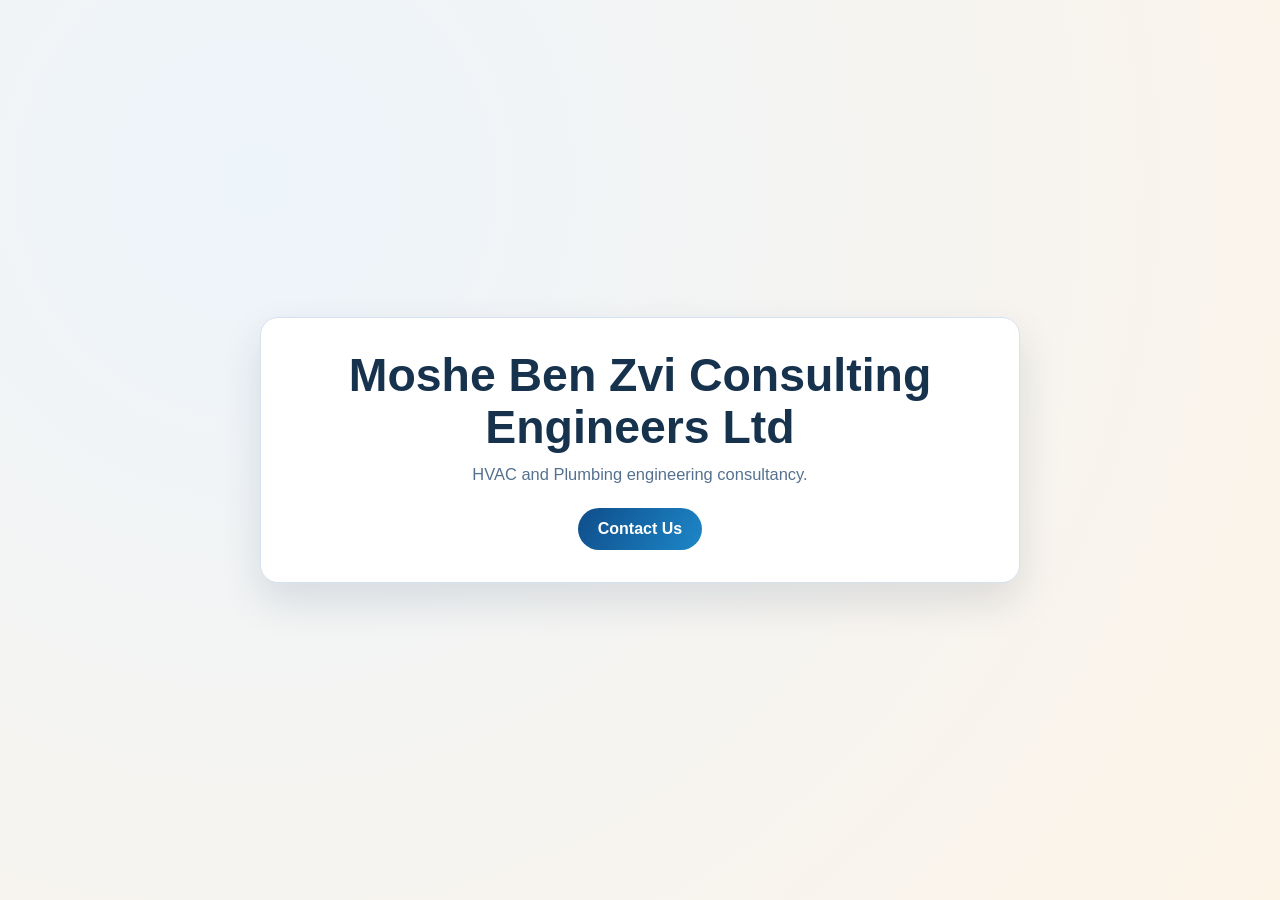
==== index.html @ f56d8c38 "Rename one-page.html to index.html" ====
<!doctype html>
<html lang="en">
  <head>
    <meta charset="UTF-8" />
    <meta name="viewport" content="width=device-width, initial-scale=1.0" />
    <title>Moshe Ben Zvi Consulting Engineers Ltd</title>
    <meta
      name="description"
      content="Moshe Ben Zvi Consulting Engineers Ltd - HVAC and Plumbing engineering consultants."
    />
    <style>
      :root {
        --bg: #edf4fb;
        --surface: #ffffff;
        --ink: #17324d;
        --muted: #55718f;
        --brand: #0f4d8a;
        --brand-2: #1d87c8;
      }

      * {
        box-sizing: border-box;
      }

      body {
        margin: 0;
        min-height: 100vh;
        display: grid;
        place-items: center;
        font-family: 'Segoe UI', Arial, sans-serif;
        background: radial-gradient(circle at 20% 20%, #edf4fb 0%, #fdf4e8 100%);
        color: var(--ink);
      }

      .card {
        width: min(760px, 92vw);
        background: var(--surface);
        border: 1px solid #d6e2ef;
        border-radius: 18px;
        padding: 2rem;
        box-shadow: 0 18px 42px rgba(16, 44, 76, 0.12);
        text-align: center;
      }

      h1 {
        margin: 0 0 0.75rem;
        font-size: clamp(1.8rem, 4vw, 2.9rem);
        line-height: 1.1;
      }

      p {
        margin: 0;
        color: var(--muted);
        font-size: 1.03rem;
      }

      .actions {
        margin-top: 1.5rem;
      }

      .btn {
        display: inline-block;
        border: 0;
        border-radius: 999px;
        padding: 0.75rem 1.25rem;
        background: linear-gradient(120deg, var(--brand), var(--brand-2));
        color: #ffffff;
        text-decoration: none;
        font-weight: 700;
      }
    </style>
  </head>
  <body>
    <main class="card">
      <h1>Moshe Ben Zvi Consulting Engineers Ltd</h1>
      <p>HVAC and Plumbing engineering consultancy.</p>
      <div class="actions">
        <a class="btn" href="mailto:office@benzvi-eng.co.il">Contact Us</a>
      </div>
    </main>
  </body>
</html>
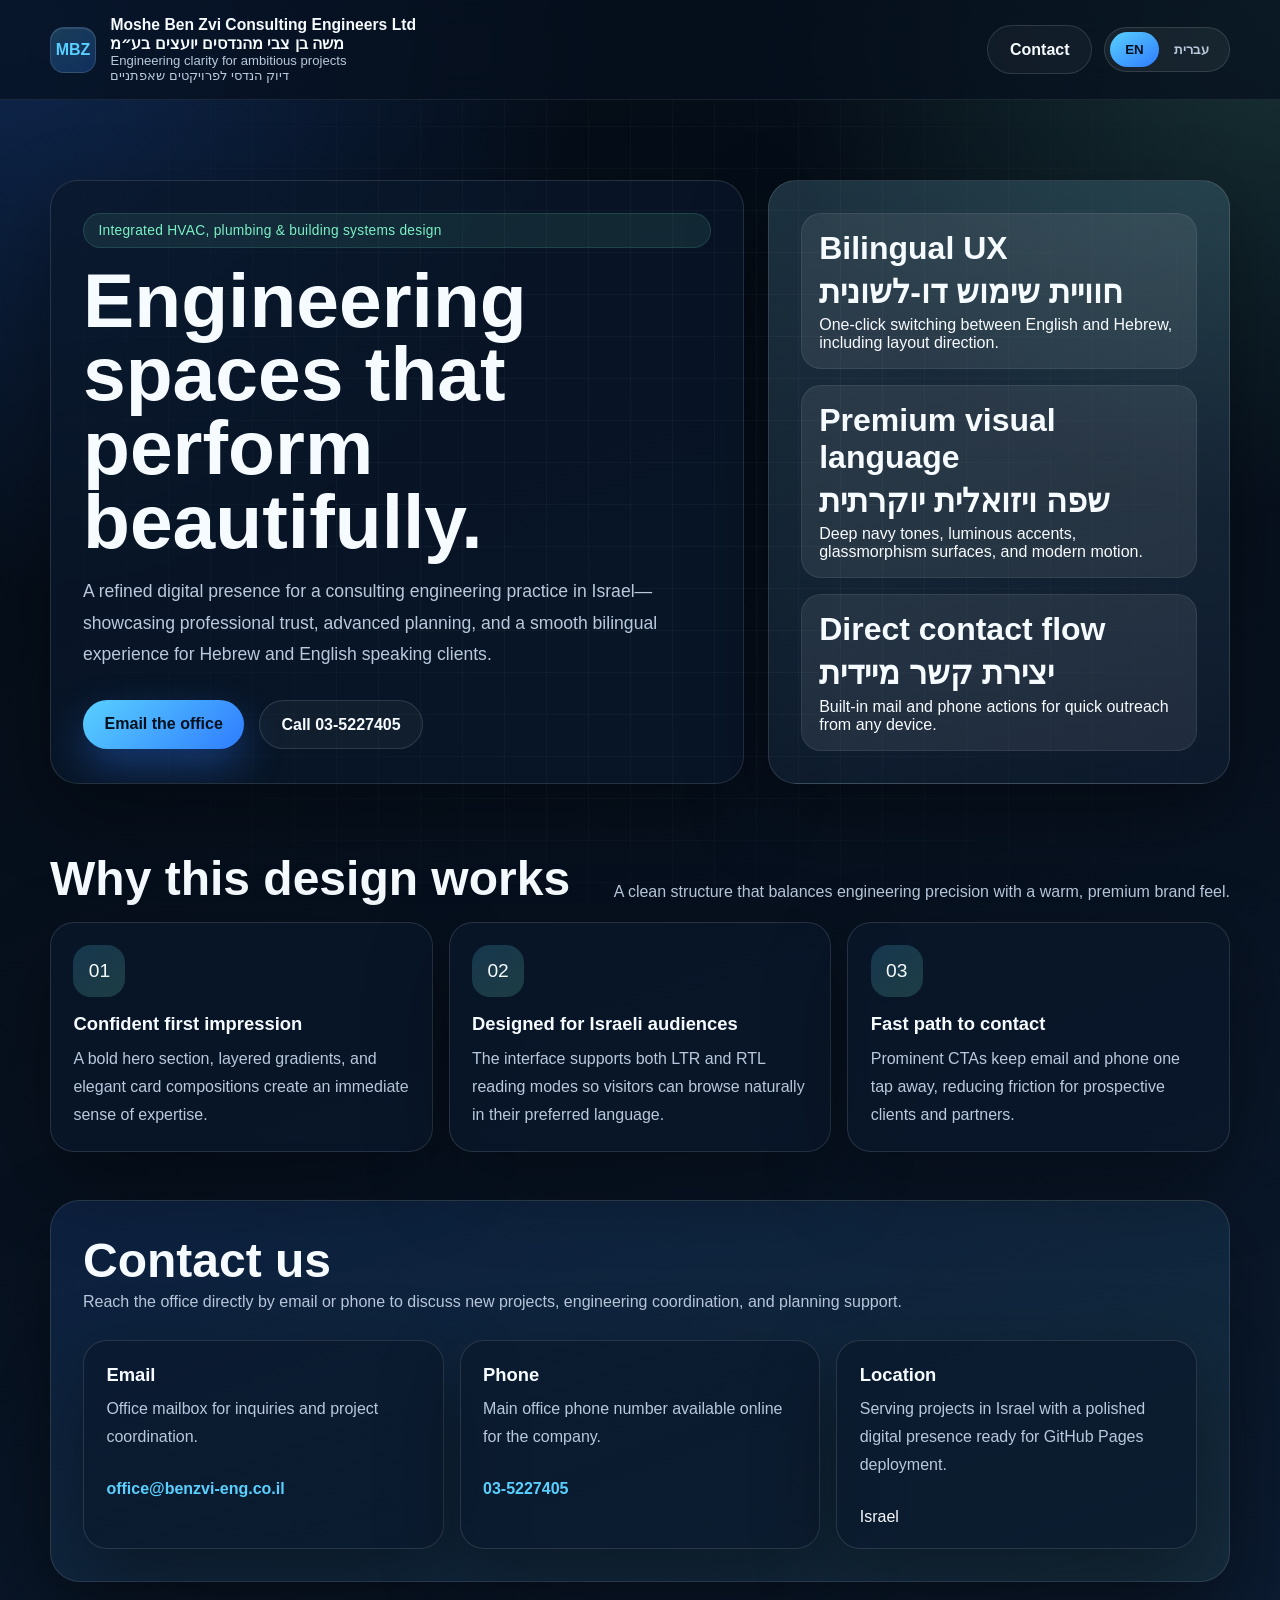
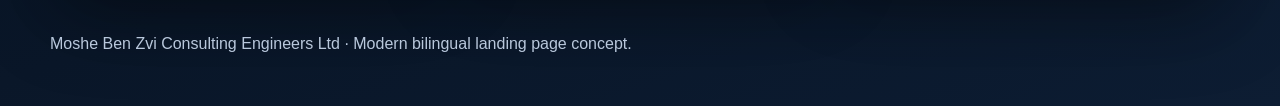
==== commit 89070b7c: "Create modern bilingual MBZ landing page" ====
--- a/index.html
+++ b/index.html
@@ -1,82 +1,578 @@
 <!doctype html>
-<html lang="en">
+<html lang="en" dir="ltr">
   <head>
     <meta charset="UTF-8" />
     <meta name="viewport" content="width=device-width, initial-scale=1.0" />
     <title>Moshe Ben Zvi Consulting Engineers Ltd</title>
     <meta
       name="description"
-      content="Moshe Ben Zvi Consulting Engineers Ltd - HVAC and Plumbing engineering consultants."
+      content="Modern bilingual website for Moshe Ben Zvi Consulting Engineers Ltd in Israel."
     />
     <style>
       :root {
-        --bg: #edf4fb;
-        --surface: #ffffff;
-        --ink: #17324d;
-        --muted: #55718f;
-        --brand: #0f4d8a;
-        --brand-2: #1d87c8;
+        --bg: #07111f;
+        --surface: rgba(10, 24, 43, 0.72);
+        --surface-strong: #0f223c;
+        --surface-soft: rgba(255, 255, 255, 0.08);
+        --text: #f6fbff;
+        --muted: #b9c8dc;
+        --brand: #59d0ff;
+        --brand-strong: #2f7cff;
+        --accent: #7bf0c5;
+        --border: rgba(255, 255, 255, 0.12);
+        --shadow: 0 30px 80px rgba(0, 0, 0, 0.35);
       }
 
       * {
         box-sizing: border-box;
       }
 
+      html {
+        scroll-behavior: smooth;
+      }
+
       body {
         margin: 0;
-        min-height: 100vh;
+        font-family: Inter, "Segoe UI", Arial, sans-serif;
+        background:
+          radial-gradient(circle at top left, rgba(47, 124, 255, 0.25), transparent 28%),
+          radial-gradient(circle at top right, rgba(123, 240, 197, 0.16), transparent 24%),
+          linear-gradient(160deg, #040b14 0%, #07111f 55%, #0d1d33 100%);
+        color: var(--text);
+      }
+
+      body::before {
+        content: "";
+        position: fixed;
+        inset: 0;
+        pointer-events: none;
+        background-image:
+          linear-gradient(rgba(255, 255, 255, 0.03) 1px, transparent 1px),
+          linear-gradient(90deg, rgba(255, 255, 255, 0.03) 1px, transparent 1px);
+        background-size: 42px 42px;
+        mask-image: radial-gradient(circle at center, black 32%, transparent 92%);
+      }
+
+      a {
+        color: inherit;
+      }
+
+      .shell {
+        width: min(1180px, calc(100% - 2rem));
+        margin: 0 auto;
+      }
+
+      .topbar {
+        position: sticky;
+        top: 0;
+        z-index: 20;
+        backdrop-filter: blur(18px);
+        background: rgba(7, 17, 31, 0.7);
+        border-bottom: 1px solid rgba(255, 255, 255, 0.08);
+      }
+
+      .topbar-inner {
+        display: flex;
+        align-items: center;
+        justify-content: space-between;
+        gap: 1rem;
+        padding: 1rem 0;
+      }
+
+      .brand {
+        display: flex;
+        align-items: center;
+        gap: 0.9rem;
+      }
+
+      .brand-mark {
+        width: 46px;
+        height: 46px;
         display: grid;
         place-items: center;
-        font-family: 'Segoe UI', Arial, sans-serif;
-        background: radial-gradient(circle at 20% 20%, #edf4fb 0%, #fdf4e8 100%);
-        color: var(--ink);
-      }
-
-      .card {
-        width: min(760px, 92vw);
+        border-radius: 14px;
+        background: linear-gradient(145deg, rgba(89, 208, 255, 0.22), rgba(47, 124, 255, 0.25));
+        border: 1px solid rgba(255, 255, 255, 0.12);
+        box-shadow: inset 0 1px 0 rgba(255, 255, 255, 0.1);
+        font-weight: 800;
+        color: var(--brand);
+      }
+
+      .brand-copy strong,
+      .brand-copy span {
+        display: block;
+      }
+
+      .brand-copy strong {
+        font-size: 0.98rem;
+      }
+
+      .brand-copy span {
+        color: var(--muted);
+        font-size: 0.82rem;
+      }
+
+      .controls {
+        display: flex;
+        align-items: center;
+        gap: 0.75rem;
+      }
+
+      .lang-toggle {
+        display: inline-flex;
+        padding: 0.3rem;
+        border-radius: 999px;
+        background: rgba(255, 255, 255, 0.06);
+        border: 1px solid var(--border);
+      }
+
+      .lang-toggle button {
+        border: 0;
+        background: transparent;
+        color: var(--muted);
+        padding: 0.6rem 0.95rem;
+        border-radius: 999px;
+        cursor: pointer;
+        font-weight: 700;
+      }
+
+      .lang-toggle button.active {
+        background: linear-gradient(145deg, var(--brand), var(--brand-strong));
+        color: #03111f;
+      }
+
+      .hero {
+        padding: 5rem 0 3rem;
+      }
+
+      .hero-grid {
+        display: grid;
+        grid-template-columns: 1.2fr 0.8fr;
+        gap: 1.5rem;
+        align-items: stretch;
+      }
+
+      .panel {
         background: var(--surface);
-        border: 1px solid #d6e2ef;
-        border-radius: 18px;
+        border: 1px solid var(--border);
+        box-shadow: var(--shadow);
+        border-radius: 28px;
+        overflow: hidden;
+      }
+
+      .hero-copy,
+      .hero-card {
         padding: 2rem;
-        box-shadow: 0 18px 42px rgba(16, 44, 76, 0.12);
-        text-align: center;
+      }
+
+      .eyebrow {
+        display: inline-flex;
+        align-items: center;
+        gap: 0.5rem;
+        color: var(--accent);
+        background: rgba(123, 240, 197, 0.09);
+        border: 1px solid rgba(123, 240, 197, 0.14);
+        border-radius: 999px;
+        padding: 0.55rem 0.9rem;
+        font-size: 0.86rem;
+        letter-spacing: 0.02em;
       }
 
       h1 {
-        margin: 0 0 0.75rem;
-        font-size: clamp(1.8rem, 4vw, 2.9rem);
-        line-height: 1.1;
-      }
-
-      p {
+        font-size: clamp(2.6rem, 6vw, 5.25rem);
+        line-height: 0.96;
+        margin: 1rem 0;
+        max-width: 11ch;
+      }
+
+      .lead {
+        color: var(--muted);
+        font-size: 1.1rem;
+        line-height: 1.8;
+        max-width: 64ch;
+      }
+
+      .hero-actions,
+      .contact-actions {
+        display: flex;
+        flex-wrap: wrap;
+        gap: 0.9rem;
+        margin-top: 1.8rem;
+      }
+
+      .btn,
+      .btn-secondary {
+        text-decoration: none;
+        border-radius: 999px;
+        padding: 0.92rem 1.35rem;
+        font-weight: 800;
+        transition: transform 180ms ease, box-shadow 180ms ease, background 180ms ease;
+      }
+
+      .btn {
+        background: linear-gradient(135deg, var(--brand), var(--brand-strong));
+        color: #02101d;
+        box-shadow: 0 18px 40px rgba(47, 124, 255, 0.35);
+      }
+
+      .btn-secondary {
+        border: 1px solid var(--border);
+        background: rgba(255, 255, 255, 0.04);
+        color: var(--text);
+      }
+
+      .btn:hover,
+      .btn-secondary:hover,
+      .feature:hover,
+      .contact-card:hover {
+        transform: translateY(-2px);
+      }
+
+      .hero-card {
+        display: grid;
+        gap: 1rem;
+        background:
+          linear-gradient(180deg, rgba(255, 255, 255, 0.06), rgba(255, 255, 255, 0.02)),
+          linear-gradient(160deg, rgba(89, 208, 255, 0.12), rgba(47, 124, 255, 0.04));
+      }
+
+      .metric {
+        padding: 1rem 1.1rem;
+        border-radius: 20px;
+        background: var(--surface-soft);
+        border: 1px solid rgba(255, 255, 255, 0.08);
+      }
+
+      .metric strong {
+        display: block;
+        font-size: 2rem;
+        margin-bottom: 0.35rem;
+      }
+
+      .grid-3 {
+        display: grid;
+        grid-template-columns: repeat(3, minmax(0, 1fr));
+        gap: 1rem;
+      }
+
+      .section {
+        padding: 1.2rem 0 0;
+      }
+
+      .section-head {
+        display: flex;
+        justify-content: space-between;
+        align-items: end;
+        gap: 1rem;
+        margin-bottom: 1rem;
+      }
+
+      .section-head h2,
+      .contact-wrap h2 {
+        margin: 0;
+        font-size: clamp(1.8rem, 4vw, 3rem);
+      }
+
+      .section-head p,
+      .contact-wrap p,
+      .feature p,
+      .contact-card p,
+      footer p {
         margin: 0;
         color: var(--muted);
-        font-size: 1.03rem;
-      }
-
-      .actions {
+        line-height: 1.75;
+      }
+
+      .feature,
+      .contact-card {
+        padding: 1.4rem;
+        border-radius: 24px;
+        background: var(--surface);
+        border: 1px solid var(--border);
+        box-shadow: var(--shadow);
+        transition: transform 180ms ease;
+      }
+
+      .feature-icon {
+        width: 52px;
+        height: 52px;
+        display: grid;
+        place-items: center;
+        border-radius: 18px;
+        margin-bottom: 1rem;
+        font-size: 1.2rem;
+        background: linear-gradient(145deg, rgba(89, 208, 255, 0.18), rgba(123, 240, 197, 0.18));
+      }
+
+      .feature h3,
+      .contact-card h3 {
+        margin: 0 0 0.6rem;
+        font-size: 1.15rem;
+      }
+
+      .contact-wrap {
+        margin: 3rem 0 2rem;
+        padding: 2rem;
+        background: linear-gradient(160deg, rgba(47, 124, 255, 0.14), rgba(123, 240, 197, 0.08));
+        border: 1px solid var(--border);
+        border-radius: 30px;
+        box-shadow: var(--shadow);
+      }
+
+      .contact-grid {
+        display: grid;
+        grid-template-columns: repeat(3, minmax(0, 1fr));
+        gap: 1rem;
         margin-top: 1.5rem;
       }
 
-      .btn {
-        display: inline-block;
-        border: 0;
-        border-radius: 999px;
-        padding: 0.75rem 1.25rem;
-        background: linear-gradient(120deg, var(--brand), var(--brand-2));
-        color: #ffffff;
+      .contact-card a {
+        color: var(--brand);
         text-decoration: none;
         font-weight: 700;
+      }
+
+      footer {
+        padding: 1rem 0 3rem;
+      }
+
+      [data-lang] {
+        display: none;
+      }
+
+      html[data-language='en'] [data-lang='en'],
+      html[data-language='he'] [data-lang='he'] {
+        display: block;
+      }
+
+      html[data-language='he'] body {
+        font-family: "Segoe UI", Arial, sans-serif;
+      }
+
+      html[data-language='he'] {
+        direction: rtl;
+      }
+
+      html[data-language='he'] .topbar-inner,
+      html[data-language='he'] .section-head {
+        flex-direction: row-reverse;
+      }
+
+      html[data-language='he'] .brand,
+      html[data-language='he'] .controls,
+      html[data-language='he'] .hero-actions,
+      html[data-language='he'] .contact-actions {
+        flex-direction: row-reverse;
+      }
+
+      @media (max-width: 920px) {
+        .hero-grid,
+        .grid-3,
+        .contact-grid {
+          grid-template-columns: 1fr;
+        }
+
+        .topbar-inner,
+        .section-head {
+          flex-direction: column;
+          align-items: stretch;
+        }
+      }
+
+      @media (max-width: 640px) {
+        .hero {
+          padding-top: 3rem;
+        }
+
+        .hero-copy,
+        .hero-card,
+        .contact-wrap {
+          padding: 1.3rem;
+        }
+
+        h1 {
+          max-width: none;
+        }
       }
     </style>
   </head>
   <body>
-    <main class="card">
-      <h1>Moshe Ben Zvi Consulting Engineers Ltd</h1>
-      <p>HVAC and Plumbing engineering consultancy.</p>
-      <div class="actions">
-        <a class="btn" href="mailto:office@benzvi-eng.co.il">Contact Us</a>
+    <header class="topbar">
+      <div class="shell topbar-inner">
+        <div class="brand">
+          <div class="brand-mark">MBZ</div>
+          <div class="brand-copy">
+            <strong data-lang="en">Moshe Ben Zvi Consulting Engineers Ltd</strong>
+            <strong data-lang="he">משה בן צבי מהנדסים יועצים בע״מ</strong>
+            <span data-lang="en">Engineering clarity for ambitious projects</span>
+            <span data-lang="he">דיוק הנדסי לפרויקטים שאפתניים</span>
+          </div>
+        </div>
+        <div class="controls">
+          <nav>
+            <a class="btn-secondary" href="#contact" data-lang="en">Contact</a>
+            <a class="btn-secondary" href="#contact" data-lang="he">צור קשר</a>
+          </nav>
+          <div class="lang-toggle" aria-label="Language switcher">
+            <button type="button" class="active" data-set-language="en">EN</button>
+            <button type="button" data-set-language="he">עברית</button>
+          </div>
+        </div>
       </div>
+    </header>
+
+    <main class="shell">
+      <section class="hero">
+        <div class="hero-grid">
+          <article class="panel hero-copy">
+            <div class="eyebrow" data-lang="en">Integrated HVAC, plumbing & building systems design</div>
+            <div class="eyebrow" data-lang="he">תכנון משולב למערכות מיזוג אוויר, אינסטלציה ומערכות בניין</div>
+
+            <h1 data-lang="en">Engineering spaces that perform beautifully.</h1>
+            <h1 data-lang="he">הנדסה שמעצבת חללים חכמים, מדויקים ונעימים יותר.</h1>
+
+            <p class="lead" data-lang="en">
+              A refined digital presence for a consulting engineering practice in Israel—showcasing professional trust,
+              advanced planning, and a smooth bilingual experience for Hebrew and English speaking clients.
+            </p>
+            <p class="lead" data-lang="he">
+              אתר מודרני ומרשים למשרד ייעוץ הנדסי בישראל—עם שפה עיצובית מתקדמת, תחושת אמינות גבוהה וחוויית שימוש
+              דו-לשונית מלאה בעברית ובאנגלית.
+            </p>
+
+            <div class="hero-actions">
+              <a class="btn" href="mailto:office@benzvi-eng.co.il" data-lang="en">Email the office</a>
+              <a class="btn" href="mailto:office@benzvi-eng.co.il" data-lang="he">שלחו מייל למשרד</a>
+              <a class="btn-secondary" href="tel:+97235227405" data-lang="en">Call 03-5227405</a>
+              <a class="btn-secondary" href="tel:+97235227405" data-lang="he">התקשרו: 03-5227405</a>
+            </div>
+          </article>
+
+          <aside class="panel hero-card">
+            <div class="metric">
+              <strong data-lang="en">Bilingual UX</strong>
+              <strong data-lang="he">חוויית שימוש דו-לשונית</strong>
+              <span data-lang="en">One-click switching between English and Hebrew, including layout direction.</span>
+              <span data-lang="he">מעבר מיידי בין עברית לאנגלית, כולל התאמת כיוון הקריאה והפריסה.</span>
+            </div>
+            <div class="metric">
+              <strong data-lang="en">Premium visual language</strong>
+              <strong data-lang="he">שפה ויזואלית יוקרתית</strong>
+              <span data-lang="en">Deep navy tones, luminous accents, glassmorphism surfaces, and modern motion.</span>
+              <span data-lang="he">גווני כחול עמוקים, הדגשות מוארות, משטחי זכוכית ואווירה טכנולוגית עכשווית.</span>
+            </div>
+            <div class="metric">
+              <strong data-lang="en">Direct contact flow</strong>
+              <strong data-lang="he">יצירת קשר מיידית</strong>
+              <span data-lang="en">Built-in mail and phone actions for quick outreach from any device.</span>
+              <span data-lang="he">כפתורי מייל וטלפון ישירים המאפשרים פנייה מהירה מכל מכשיר.</span>
+            </div>
+          </aside>
+        </div>
+      </section>
+
+      <section class="section">
+        <div class="section-head">
+          <div>
+            <h2 data-lang="en">Why this design works</h2>
+            <h2 data-lang="he">למה העיצוב הזה עובד</h2>
+          </div>
+          <p data-lang="en">A clean structure that balances engineering precision with a warm, premium brand feel.</p>
+          <p data-lang="he">מבנה נקי שמאזן בין דיוק הנדסי לבין מיתוג יוקרתי, מזמין ואמין.</p>
+        </div>
+
+        <div class="grid-3">
+          <article class="feature">
+            <div class="feature-icon">01</div>
+            <h3 data-lang="en">Confident first impression</h3>
+            <h3 data-lang="he">רושם ראשוני חזק</h3>
+            <p data-lang="en">A bold hero section, layered gradients, and elegant card compositions create an immediate sense of expertise.</p>
+            <p data-lang="he">אזור פתיחה עוצמתי, שכבות צבע עשירות וכרטיסים אלגנטיים מייצרים תחושה מיידית של מקצועיות וניסיון.</p>
+          </article>
+
+          <article class="feature">
+            <div class="feature-icon">02</div>
+            <h3 data-lang="en">Designed for Israeli audiences</h3>
+            <h3 data-lang="he">מותאם לקהל בישראל</h3>
+            <p data-lang="en">The interface supports both LTR and RTL reading modes so visitors can browse naturally in their preferred language.</p>
+            <p data-lang="he">הממשק תומך גם בכיוון קריאה עברי וגם באנגלית, כך שכל מבקר יכול לגלוש באופן טבעי ונוח.</p>
+          </article>
+
+          <article class="feature">
+            <div class="feature-icon">03</div>
+            <h3 data-lang="en">Fast path to contact</h3>
+            <h3 data-lang="he">מסלול מהיר ליצירת קשר</h3>
+            <p data-lang="en">Prominent CTAs keep email and phone one tap away, reducing friction for prospective clients and partners.</p>
+            <p data-lang="he">כפתורי פעולה בולטים מציבים את המייל והטלפון במרחק לחיצה אחת בלבד מלקוחות ושותפים פוטנציאליים.</p>
+          </article>
+        </div>
+      </section>
+
+      <section class="contact-wrap" id="contact">
+        <h2 data-lang="en">Contact us</h2>
+        <h2 data-lang="he">צור קשר</h2>
+        <p data-lang="en">Reach the office directly by email or phone to discuss new projects, engineering coordination, and planning support.</p>
+        <p data-lang="he">ניתן לפנות ישירות למשרד במייל או בטלפון לצורך פרויקטים חדשים, תיאום יועצים ותמיכה תכנונית.</p>
+
+        <div class="contact-grid">
+          <article class="contact-card">
+            <h3 data-lang="en">Email</h3>
+            <h3 data-lang="he">דוא״ל</h3>
+            <p data-lang="en">Office mailbox for inquiries and project coordination.</p>
+            <p data-lang="he">כתובת המייל הראשית לפניות, תיאום ותקשורת שוטפת.</p>
+            <div class="contact-actions">
+              <a href="mailto:office@benzvi-eng.co.il">office@benzvi-eng.co.il</a>
+            </div>
+          </article>
+
+          <article class="contact-card">
+            <h3 data-lang="en">Phone</h3>
+            <h3 data-lang="he">טלפון</h3>
+            <p data-lang="en">Main office phone number available online for the company.</p>
+            <p data-lang="he">מספר הטלפון הראשי של המשרד כפי שמופיע במקורות ציבוריים ברשת.</p>
+            <div class="contact-actions">
+              <a href="tel:+97235227405">03-5227405</a>
+            </div>
+          </article>
+
+          <article class="contact-card">
+            <h3 data-lang="en">Location</h3>
+            <h3 data-lang="he">מיקום</h3>
+            <p data-lang="en">Serving projects in Israel with a polished digital presence ready for GitHub Pages deployment.</p>
+            <p data-lang="he">משרתים פרויקטים בישראל עם נוכחות דיגיטלית מודרנית המותאמת לפריסה ב-GitHub Pages.</p>
+            <div class="contact-actions">
+              <span data-lang="en">Israel</span>
+              <span data-lang="he">ישראל</span>
+            </div>
+          </article>
+        </div>
+      </section>
     </main>
+
+    <footer class="shell">
+      <p data-lang="en">Moshe Ben Zvi Consulting Engineers Ltd · Modern bilingual landing page concept.</p>
+      <p data-lang="he">משה בן צבי מהנדסים יועצים בע״מ · קונספט לאתר נחיתה מודרני ודו-לשוני.</p>
+    </footer>
+
+    <script>
+      const root = document.documentElement;
+      const buttons = document.querySelectorAll('[data-set-language]');
+
+      function setLanguage(language) {
+        root.setAttribute('data-language', language);
+        root.setAttribute('lang', language === 'he' ? 'he' : 'en');
+        root.setAttribute('dir', language === 'he' ? 'rtl' : 'ltr');
+
+        buttons.forEach((button) => {
+          button.classList.toggle('active', button.dataset.setLanguage === language);
+        });
+      }
+
+      buttons.forEach((button) => {
+        button.addEventListener('click', () => setLanguage(button.dataset.setLanguage));
+      });
+
+      setLanguage('en');
+    </script>
   </body>
 </html>
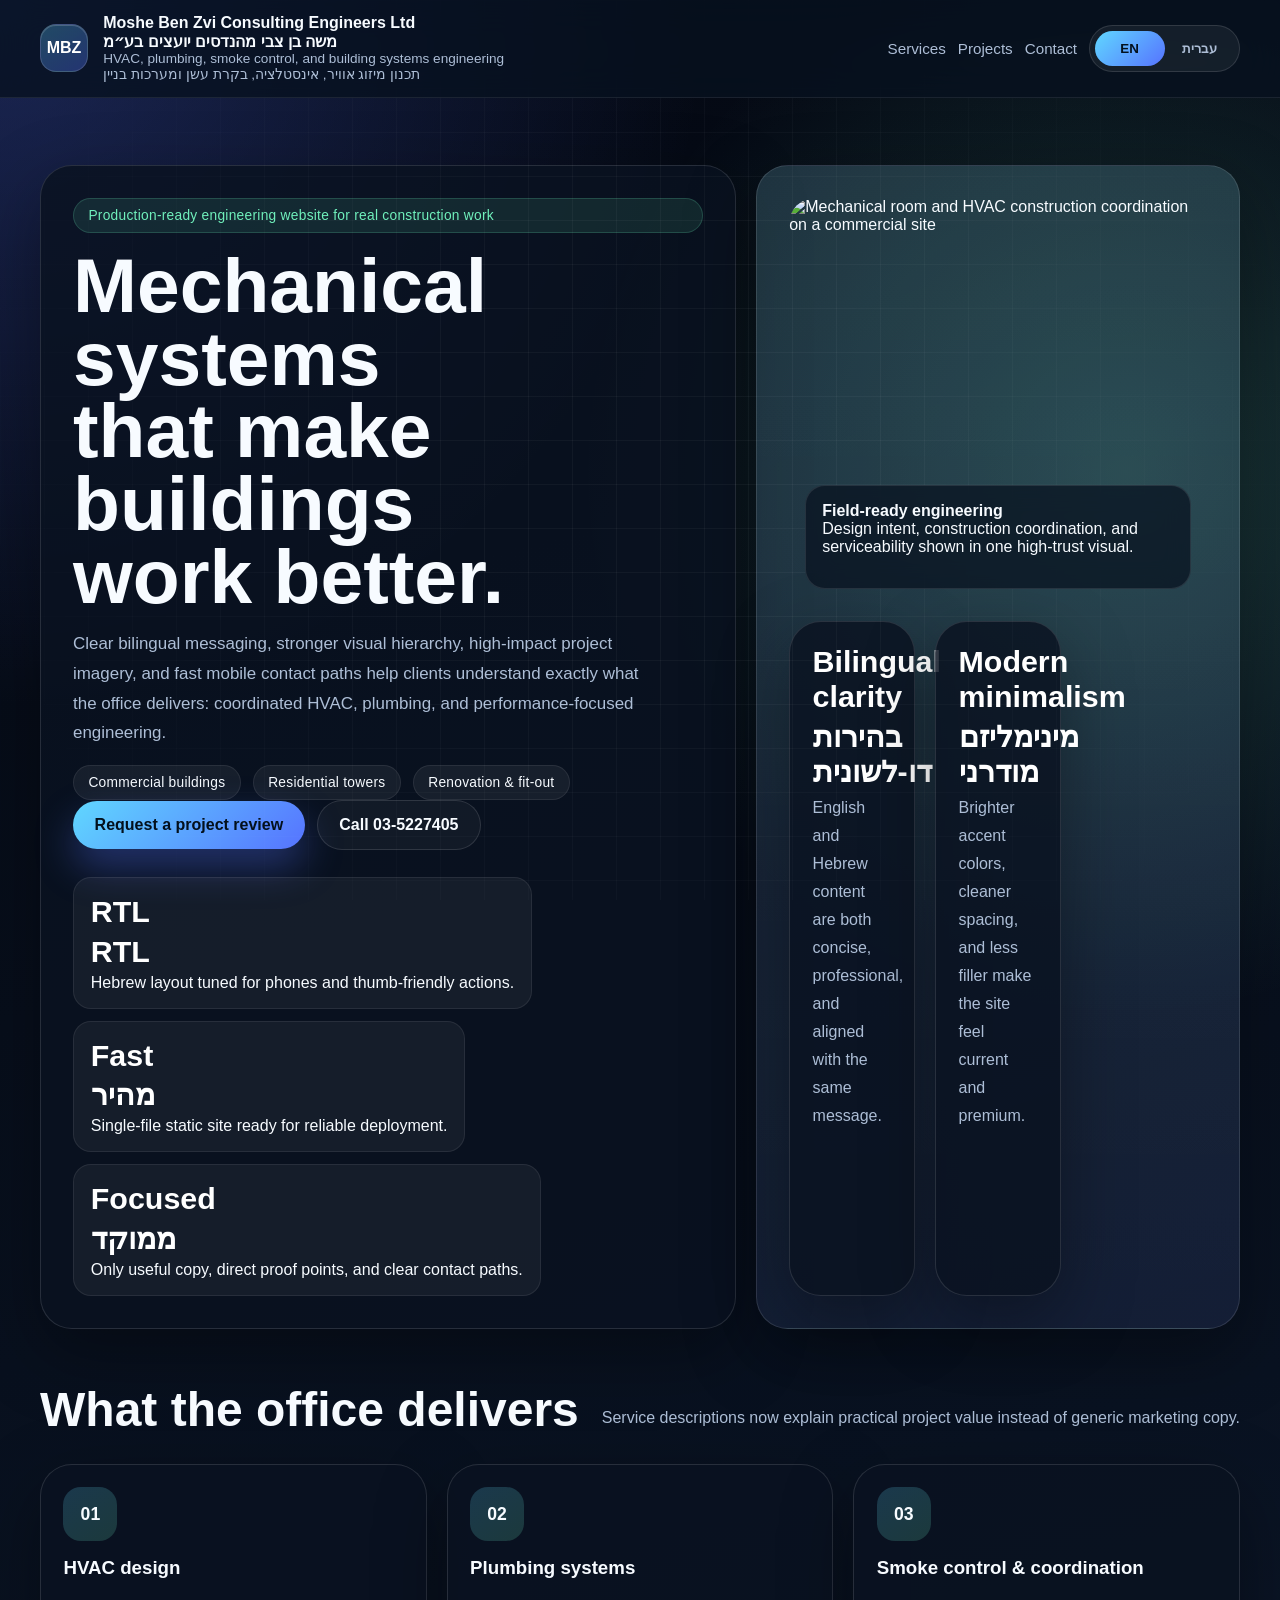
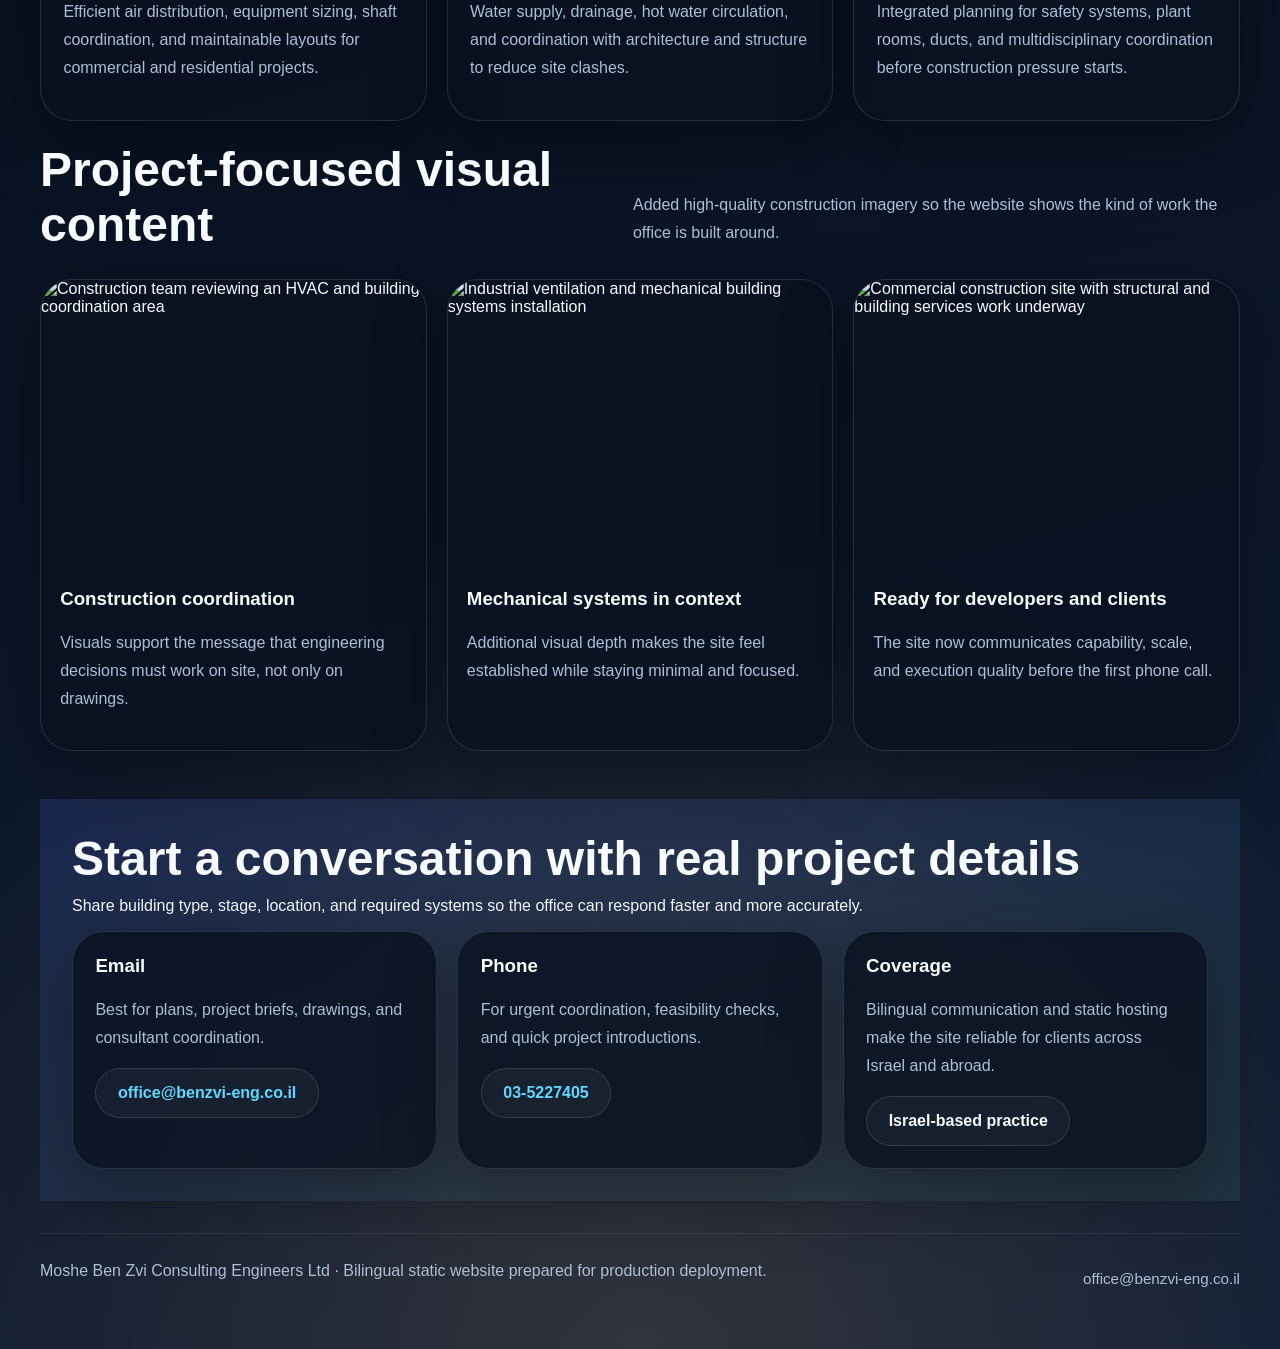
==== commit bd205f4d: "Refresh site design for production launch" ====
--- a/index.html
+++ b/index.html
@@ -1,26 +1,41 @@
 <!doctype html>
-<html lang="en" dir="ltr">
+<html lang="en" dir="ltr" data-language="en">
   <head>
     <meta charset="UTF-8" />
-    <meta name="viewport" content="width=device-width, initial-scale=1.0" />
-    <title>Moshe Ben Zvi Consulting Engineers Ltd</title>
+    <meta name="viewport" content="width=device-width, initial-scale=1.0, viewport-fit=cover" />
+    <title>Moshe Ben Zvi Consulting Engineers Ltd | HVAC & Building Systems Engineering</title>
     <meta
       name="description"
-      content="Modern bilingual website for Moshe Ben Zvi Consulting Engineers Ltd in Israel."
+      content="Bilingual HVAC, plumbing, smoke control, and building systems engineering studio serving construction projects across Israel."
     />
+    <meta name="theme-color" content="#0b1020" />
+    <meta name="color-scheme" content="dark" />
+    <meta property="og:title" content="Moshe Ben Zvi Consulting Engineers Ltd" />
+    <meta
+      property="og:description"
+      content="Production-ready bilingual engineering website focused on HVAC, plumbing, and high-performance construction coordination."
+    />
+    <meta property="og:type" content="website" />
     <style>
       :root {
         --bg: #07111f;
-        --surface: rgba(10, 24, 43, 0.72);
-        --surface-strong: #0f223c;
-        --surface-soft: rgba(255, 255, 255, 0.08);
-        --text: #f6fbff;
-        --muted: #b9c8dc;
-        --brand: #59d0ff;
-        --brand-strong: #2f7cff;
-        --accent: #7bf0c5;
+        --bg-strong: #040812;
+        --surface: rgba(10, 18, 33, 0.84);
+        --surface-strong: rgba(17, 28, 48, 0.95);
+        --surface-soft: rgba(255, 255, 255, 0.07);
+        --text: #f7fbff;
+        --muted: #adbed6;
+        --brand: #60d7ff;
+        --brand-strong: #5673ff;
+        --accent: #70f0bc;
+        --accent-warm: #ffc86f;
+        --danger: #ff8a8a;
         --border: rgba(255, 255, 255, 0.12);
-        --shadow: 0 30px 80px rgba(0, 0, 0, 0.35);
+        --shadow: 0 24px 70px rgba(0, 0, 0, 0.34);
+        --radius-xl: 32px;
+        --radius-lg: 24px;
+        --radius-md: 18px;
+        --shell: min(1200px, calc(100% - 2rem));
       }
 
       * {
@@ -34,11 +49,13 @@
       body {
         margin: 0;
         font-family: Inter, "Segoe UI", Arial, sans-serif;
+        color: var(--text);
         background:
-          radial-gradient(circle at top left, rgba(47, 124, 255, 0.25), transparent 28%),
-          radial-gradient(circle at top right, rgba(123, 240, 197, 0.16), transparent 24%),
-          linear-gradient(160deg, #040b14 0%, #07111f 55%, #0d1d33 100%);
-        color: var(--text);
+          radial-gradient(circle at top left, rgba(86, 115, 255, 0.28), transparent 22%),
+          radial-gradient(circle at 88% 16%, rgba(112, 240, 188, 0.18), transparent 20%),
+          radial-gradient(circle at 50% 100%, rgba(255, 200, 111, 0.14), transparent 28%),
+          linear-gradient(165deg, #040812 0%, #091221 52%, #101d36 100%);
+        min-height: 100vh;
       }
 
       body::before {
@@ -47,10 +64,15 @@
         inset: 0;
         pointer-events: none;
         background-image:
-          linear-gradient(rgba(255, 255, 255, 0.03) 1px, transparent 1px),
-          linear-gradient(90deg, rgba(255, 255, 255, 0.03) 1px, transparent 1px);
-        background-size: 42px 42px;
-        mask-image: radial-gradient(circle at center, black 32%, transparent 92%);
+          linear-gradient(rgba(255, 255, 255, 0.04) 1px, transparent 1px),
+          linear-gradient(90deg, rgba(255, 255, 255, 0.04) 1px, transparent 1px);
+        background-size: 44px 44px;
+        mask-image: radial-gradient(circle at center, black 30%, transparent 92%);
+      }
+
+      img {
+        display: block;
+        max-width: 100%;
       }
 
       a {
@@ -58,7 +80,7 @@
       }
 
       .shell {
-        width: min(1180px, calc(100% - 2rem));
+        width: var(--shell);
         margin: 0 auto;
       }
 
@@ -67,35 +89,45 @@
         top: 0;
         z-index: 20;
         backdrop-filter: blur(18px);
-        background: rgba(7, 17, 31, 0.7);
+        background: rgba(7, 17, 31, 0.78);
         border-bottom: 1px solid rgba(255, 255, 255, 0.08);
       }
 
-      .topbar-inner {
+      .topbar-inner,
+      .nav-links,
+      .controls,
+      .brand,
+      .hero-actions,
+      .stats,
+      .chips,
+      .contact-actions,
+      .footer-row {
         display: flex;
         align-items: center;
+      }
+
+      .topbar-inner {
         justify-content: space-between;
         gap: 1rem;
-        padding: 1rem 0;
+        padding: 0.9rem 0;
       }
 
       .brand {
-        display: flex;
-        align-items: center;
-        gap: 0.9rem;
+        gap: 0.95rem;
+        min-width: 0;
       }
 
       .brand-mark {
-        width: 46px;
-        height: 46px;
+        width: 48px;
+        height: 48px;
         display: grid;
         place-items: center;
-        border-radius: 14px;
-        background: linear-gradient(145deg, rgba(89, 208, 255, 0.22), rgba(47, 124, 255, 0.25));
-        border: 1px solid rgba(255, 255, 255, 0.12);
-        box-shadow: inset 0 1px 0 rgba(255, 255, 255, 0.1);
+        border-radius: 16px;
+        background: linear-gradient(145deg, rgba(96, 215, 255, 0.28), rgba(86, 115, 255, 0.34));
+        border: 1px solid rgba(255, 255, 255, 0.14);
+        box-shadow: inset 0 1px 0 rgba(255, 255, 255, 0.18);
         font-weight: 800;
-        color: var(--brand);
+        color: #ffffff;
       }
 
       .brand-copy strong,
@@ -104,23 +136,41 @@
       }
 
       .brand-copy strong {
-        font-size: 0.98rem;
+        font-size: 1rem;
       }
 
       .brand-copy span {
         color: var(--muted);
-        font-size: 0.82rem;
-      }
-
-      .controls {
-        display: flex;
-        align-items: center;
+        font-size: 0.85rem;
+      }
+
+      .controls,
+      .nav-links,
+      .hero-actions,
+      .stats,
+      .chips,
+      .contact-actions,
+      .footer-row {
         gap: 0.75rem;
+        flex-wrap: wrap;
+      }
+
+      .nav-links a,
+      .footer-link {
+        text-decoration: none;
+        color: var(--muted);
+        font-size: 0.95rem;
+      }
+
+      .nav-links a:hover,
+      .footer-link:hover,
+      .contact-link:hover {
+        color: var(--text);
       }
 
       .lang-toggle {
         display: inline-flex;
-        padding: 0.3rem;
+        padding: 0.28rem;
         border-radius: 999px;
         background: rgba(255, 255, 255, 0.06);
         border: 1px solid var(--border);
@@ -130,92 +180,130 @@
         border: 0;
         background: transparent;
         color: var(--muted);
-        padding: 0.6rem 0.95rem;
+        padding: 0.65rem 1rem;
         border-radius: 999px;
         cursor: pointer;
         font-weight: 700;
+        min-width: 70px;
       }
 
       .lang-toggle button.active {
-        background: linear-gradient(145deg, var(--brand), var(--brand-strong));
+        background: linear-gradient(135deg, var(--brand), var(--brand-strong));
         color: #03111f;
       }
 
       .hero {
-        padding: 5rem 0 3rem;
+        padding: 4.2rem 0 2rem;
+      }
+
+      .hero-grid,
+      .section-grid,
+      .gallery-grid,
+      .contact-grid,
+      .readiness-grid,
+      .feature-grid {
+        display: grid;
+        gap: 1.25rem;
       }
 
       .hero-grid {
-        display: grid;
-        grid-template-columns: 1.2fr 0.8fr;
-        gap: 1.5rem;
+        grid-template-columns: 1.18fr 0.82fr;
         align-items: stretch;
       }
 
-      .panel {
+      .panel,
+      .feature,
+      .gallery-card,
+      .readiness-card,
+      .contact-card {
         background: var(--surface);
         border: 1px solid var(--border);
         box-shadow: var(--shadow);
-        border-radius: 28px;
-        overflow: hidden;
+        border-radius: var(--radius-xl);
       }
 
       .hero-copy,
-      .hero-card {
+      .hero-side,
+      .contact-wrap {
         padding: 2rem;
       }
 
-      .eyebrow {
+      .eyebrow,
+      .chip {
         display: inline-flex;
         align-items: center;
-        gap: 0.5rem;
-        color: var(--accent);
-        background: rgba(123, 240, 197, 0.09);
-        border: 1px solid rgba(123, 240, 197, 0.14);
+        gap: 0.45rem;
         border-radius: 999px;
         padding: 0.55rem 0.9rem;
         font-size: 0.86rem;
         letter-spacing: 0.02em;
       }
 
+      .eyebrow {
+        color: var(--accent);
+        background: rgba(112, 240, 188, 0.1);
+        border: 1px solid rgba(112, 240, 188, 0.18);
+      }
+
+      .chip {
+        color: var(--text);
+        background: rgba(255, 255, 255, 0.06);
+        border: 1px solid rgba(255, 255, 255, 0.08);
+      }
+
+      h1,
+      h2,
+      h3,
+      p {
+        margin-top: 0;
+      }
+
       h1 {
-        font-size: clamp(2.6rem, 6vw, 5.25rem);
-        line-height: 0.96;
+        font-size: clamp(2.8rem, 6vw, 5.3rem);
+        line-height: 0.95;
         margin: 1rem 0;
-        max-width: 11ch;
+        max-width: 10.5ch;
+      }
+
+      h2 {
+        font-size: clamp(1.9rem, 4vw, 3rem);
+        margin-bottom: 0.7rem;
+      }
+
+      .lead,
+      .section-copy,
+      .feature p,
+      .gallery-card p,
+      .readiness-card p,
+      .contact-card p,
+      footer p {
+        color: var(--muted);
+        line-height: 1.75;
       }
 
       .lead {
-        color: var(--muted);
-        font-size: 1.1rem;
-        line-height: 1.8;
-        max-width: 64ch;
-      }
-
-      .hero-actions,
-      .contact-actions {
-        display: flex;
-        flex-wrap: wrap;
-        gap: 0.9rem;
-        margin-top: 1.8rem;
+        font-size: 1.06rem;
+        max-width: 61ch;
       }
 
       .btn,
-      .btn-secondary {
+      .btn-secondary,
+      .contact-link {
         text-decoration: none;
         border-radius: 999px;
-        padding: 0.92rem 1.35rem;
+        padding: 0.95rem 1.35rem;
         font-weight: 800;
         transition: transform 180ms ease, box-shadow 180ms ease, background 180ms ease;
       }
 
       .btn {
         background: linear-gradient(135deg, var(--brand), var(--brand-strong));
-        color: #02101d;
-        box-shadow: 0 18px 40px rgba(47, 124, 255, 0.35);
-      }
-
-      .btn-secondary {
+        color: #03101c;
+        box-shadow: 0 18px 38px rgba(86, 115, 255, 0.35);
+      }
+
+      .btn-secondary,
+      .contact-link {
         border: 1px solid var(--border);
         background: rgba(255, 255, 255, 0.04);
         color: var(--text);
@@ -223,40 +311,68 @@
 
       .btn:hover,
       .btn-secondary:hover,
+      .contact-link:hover,
       .feature:hover,
+      .gallery-card:hover,
+      .readiness-card:hover,
       .contact-card:hover {
         transform: translateY(-2px);
       }
 
-      .hero-card {
+      .stats {
+        margin-top: 1.7rem;
+      }
+
+      .stat {
+        min-width: 132px;
+        padding: 1rem 1.05rem;
+        border-radius: var(--radius-md);
+        background: rgba(255, 255, 255, 0.05);
+        border: 1px solid rgba(255, 255, 255, 0.08);
+      }
+
+      .stat strong,
+      .readiness-card strong {
+        display: block;
+        font-size: 1.9rem;
+        margin-bottom: 0.3rem;
+        color: #ffffff;
+      }
+
+      .hero-side {
         display: grid;
         gap: 1rem;
         background:
           linear-gradient(180deg, rgba(255, 255, 255, 0.06), rgba(255, 255, 255, 0.02)),
-          linear-gradient(160deg, rgba(89, 208, 255, 0.12), rgba(47, 124, 255, 0.04));
-      }
-
-      .metric {
-        padding: 1rem 1.1rem;
+          linear-gradient(160deg, rgba(96, 215, 255, 0.12), rgba(86, 115, 255, 0.08));
+      }
+
+      .showcase-image {
+        position: relative;
+        overflow: hidden;
+        border-radius: 26px;
+        min-height: 280px;
+      }
+
+      .showcase-image img,
+      .gallery-image img {
+        width: 100%;
+        height: 100%;
+        object-fit: cover;
+      }
+
+      .showcase-caption {
+        position: absolute;
+        inset: auto 1rem 1rem 1rem;
+        padding: 1rem;
         border-radius: 20px;
-        background: var(--surface-soft);
-        border: 1px solid rgba(255, 255, 255, 0.08);
-      }
-
-      .metric strong {
-        display: block;
-        font-size: 2rem;
-        margin-bottom: 0.35rem;
-      }
-
-      .grid-3 {
-        display: grid;
-        grid-template-columns: repeat(3, minmax(0, 1fr));
-        gap: 1rem;
+        background: rgba(7, 17, 31, 0.72);
+        border: 1px solid rgba(255, 255, 255, 0.1);
+        backdrop-filter: blur(12px);
       }
 
       .section {
-        padding: 1.2rem 0 0;
+        padding: 1.3rem 0 0;
       }
 
       .section-head {
@@ -267,73 +383,63 @@
         margin-bottom: 1rem;
       }
 
-      .section-head h2,
-      .contact-wrap h2 {
-        margin: 0;
-        font-size: clamp(1.8rem, 4vw, 3rem);
-      }
-
-      .section-head p,
-      .contact-wrap p,
-      .feature p,
-      .contact-card p,
-      footer p {
-        margin: 0;
-        color: var(--muted);
-        line-height: 1.75;
+      .feature-grid,
+      .gallery-grid,
+      .readiness-grid,
+      .contact-grid {
+        grid-template-columns: repeat(3, minmax(0, 1fr));
       }
 
       .feature,
+      .gallery-card,
+      .readiness-card,
       .contact-card {
         padding: 1.4rem;
-        border-radius: 24px;
-        background: var(--surface);
-        border: 1px solid var(--border);
-        box-shadow: var(--shadow);
         transition: transform 180ms ease;
       }
 
       .feature-icon {
-        width: 52px;
-        height: 52px;
+        width: 54px;
+        height: 54px;
         display: grid;
         place-items: center;
         border-radius: 18px;
         margin-bottom: 1rem;
-        font-size: 1.2rem;
-        background: linear-gradient(145deg, rgba(89, 208, 255, 0.18), rgba(123, 240, 197, 0.18));
-      }
-
-      .feature h3,
-      .contact-card h3 {
-        margin: 0 0 0.6rem;
-        font-size: 1.15rem;
+        font-size: 1.1rem;
+        font-weight: 800;
+        background: linear-gradient(145deg, rgba(96, 215, 255, 0.2), rgba(112, 240, 188, 0.18));
+      }
+
+      .gallery-card {
+        overflow: hidden;
+        padding: 0;
+      }
+
+      .gallery-image {
+        aspect-ratio: 4 / 3;
+      }
+
+      .gallery-copy {
+        padding: 1.2rem 1.2rem 1.35rem;
       }
 
       .contact-wrap {
         margin: 3rem 0 2rem;
-        padding: 2rem;
-        background: linear-gradient(160deg, rgba(47, 124, 255, 0.14), rgba(123, 240, 197, 0.08));
-        border: 1px solid var(--border);
-        border-radius: 30px;
-        box-shadow: var(--shadow);
-      }
-
-      .contact-grid {
-        display: grid;
-        grid-template-columns: repeat(3, minmax(0, 1fr));
-        gap: 1rem;
-        margin-top: 1.5rem;
+        background: linear-gradient(160deg, rgba(86, 115, 255, 0.16), rgba(112, 240, 188, 0.08));
       }
 
       .contact-card a {
         color: var(--brand);
-        text-decoration: none;
-        font-weight: 700;
       }
 
       footer {
-        padding: 1rem 0 3rem;
+        padding: 0 0 3rem;
+      }
+
+      .footer-row {
+        justify-content: space-between;
+        border-top: 1px solid rgba(255, 255, 255, 0.08);
+        padding-top: 1.4rem;
       }
 
       [data-lang] {
@@ -345,53 +451,174 @@
         display: block;
       }
 
+      html[data-language='he'] {
+        direction: rtl;
+      }
+
       html[data-language='he'] body {
         font-family: "Segoe UI", Arial, sans-serif;
       }
 
-      html[data-language='he'] {
-        direction: rtl;
-      }
-
       html[data-language='he'] .topbar-inner,
-      html[data-language='he'] .section-head {
+      html[data-language='he'] .section-head,
+      html[data-language='he'] .footer-row {
         flex-direction: row-reverse;
       }
 
       html[data-language='he'] .brand,
       html[data-language='he'] .controls,
+      html[data-language='he'] .nav-links,
       html[data-language='he'] .hero-actions,
+      html[data-language='he'] .stats,
+      html[data-language='he'] .chips,
       html[data-language='he'] .contact-actions {
         flex-direction: row-reverse;
       }
 
-      @media (max-width: 920px) {
+      html[data-language='he'] .brand-copy,
+      html[data-language='he'] .hero-copy,
+      html[data-language='he'] .hero-side,
+      html[data-language='he'] .feature,
+      html[data-language='he'] .gallery-copy,
+      html[data-language='he'] .readiness-card,
+      html[data-language='he'] .contact-card,
+      html[data-language='he'] .contact-wrap,
+      html[data-language='he'] footer {
+        text-align: right;
+      }
+
+      html[data-language='he'] .showcase-caption {
+        inset: auto 1rem 1rem 1rem;
+      }
+
+      @media (max-width: 960px) {
         .hero-grid,
-        .grid-3,
+        .feature-grid,
+        .gallery-grid,
+        .readiness-grid,
         .contact-grid {
           grid-template-columns: 1fr;
         }
 
         .topbar-inner,
-        .section-head {
+        .section-head,
+        .footer-row,
+        html[data-language='he'] .topbar-inner,
+        html[data-language='he'] .section-head,
+        html[data-language='he'] .footer-row {
           flex-direction: column;
           align-items: stretch;
         }
-      }
-
-      @media (max-width: 640px) {
+
+        .controls {
+          justify-content: space-between;
+        }
+
+        .nav-links {
+          justify-content: space-between;
+        }
+      }
+
+      @media (max-width: 680px) {
+        .shell {
+          width: min(100% - 1rem, 100%);
+        }
+
         .hero {
-          padding-top: 3rem;
+          padding-top: 2.8rem;
         }
 
         .hero-copy,
-        .hero-card,
-        .contact-wrap {
-          padding: 1.3rem;
+        .hero-side,
+        .contact-wrap,
+        .feature,
+        .gallery-copy,
+        .readiness-card,
+        .contact-card {
+          padding: 1.2rem;
+        }
+
+        .topbar-inner {
+          padding: 0.75rem 0;
+        }
+
+        .brand {
+          align-items: flex-start;
+        }
+
+        .brand-copy strong {
+          font-size: 0.94rem;
+        }
+
+        .nav-links,
+        .controls,
+        .hero-actions,
+        .stats,
+        .chips,
+        .contact-actions,
+        html[data-language='he'] .nav-links,
+        html[data-language='he'] .controls,
+        html[data-language='he'] .hero-actions,
+        html[data-language='he'] .stats,
+        html[data-language='he'] .chips,
+        html[data-language='he'] .contact-actions {
+          flex-direction: column;
+          align-items: stretch;
+        }
+
+        .lang-toggle {
+          align-self: stretch;
+          justify-content: space-between;
+        }
+
+        .lang-toggle button,
+        .btn,
+        .btn-secondary,
+        .contact-link {
+          width: 100%;
+          text-align: center;
         }
 
         h1 {
           max-width: none;
+          font-size: clamp(2.2rem, 10vw, 3.3rem);
+        }
+
+        .lead,
+        .section-copy,
+        .feature p,
+        .gallery-card p,
+        .readiness-card p,
+        .contact-card p,
+        footer p {
+          font-size: 0.98rem;
+        }
+
+        .showcase-image {
+          min-height: 240px;
+        }
+
+        html[data-language='he'] .brand,
+        html[data-language='he'] .controls,
+        html[data-language='he'] .nav-links,
+        html[data-language='he'] .hero-actions,
+        html[data-language='he'] .stats,
+        html[data-language='he'] .chips,
+        html[data-language='he'] .contact-actions {
+          align-items: stretch;
+        }
+      }
+
+      @media (prefers-reduced-motion: reduce) {
+        html {
+          scroll-behavior: auto;
+        }
+
+        *,
+        *::before,
+        *::after {
+          animation: none !important;
+          transition: none !important;
         }
       }
     </style>
@@ -400,19 +627,25 @@
     <header class="topbar">
       <div class="shell topbar-inner">
         <div class="brand">
-          <div class="brand-mark">MBZ</div>
+          <div class="brand-mark" aria-hidden="true">MBZ</div>
           <div class="brand-copy">
             <strong data-lang="en">Moshe Ben Zvi Consulting Engineers Ltd</strong>
             <strong data-lang="he">משה בן צבי מהנדסים יועצים בע״מ</strong>
-            <span data-lang="en">Engineering clarity for ambitious projects</span>
-            <span data-lang="he">דיוק הנדסי לפרויקטים שאפתניים</span>
+            <span data-lang="en">HVAC, plumbing, smoke control, and building systems engineering</span>
+            <span data-lang="he">תכנון מיזוג אוויר, אינסטלציה, בקרת עשן ומערכות בניין</span>
           </div>
         </div>
+
         <div class="controls">
-          <nav>
-            <a class="btn-secondary" href="#contact" data-lang="en">Contact</a>
-            <a class="btn-secondary" href="#contact" data-lang="he">צור קשר</a>
+          <nav class="nav-links" aria-label="Primary navigation">
+            <a href="#services" data-lang="en">Services</a>
+            <a href="#services" data-lang="he">שירותים</a>
+            <a href="#projects" data-lang="en">Projects</a>
+            <a href="#projects" data-lang="he">פרויקטים</a>
+            <a href="#contact" data-lang="en">Contact</a>
+            <a href="#contact" data-lang="he">צור קשר</a>
           </nav>
+
           <div class="lang-toggle" aria-label="Language switcher">
             <button type="button" class="active" data-set-language="en">EN</button>
             <button type="button" data-set-language="he">עברית</button>
@@ -422,127 +655,230 @@
     </header>
 
     <main class="shell">
-      <section class="hero">
+      <section class="hero" aria-labelledby="hero-title">
         <div class="hero-grid">
           <article class="panel hero-copy">
-            <div class="eyebrow" data-lang="en">Integrated HVAC, plumbing & building systems design</div>
-            <div class="eyebrow" data-lang="he">תכנון משולב למערכות מיזוג אוויר, אינסטלציה ומערכות בניין</div>
-
-            <h1 data-lang="en">Engineering spaces that perform beautifully.</h1>
-            <h1 data-lang="he">הנדסה שמעצבת חללים חכמים, מדויקים ונעימים יותר.</h1>
+            <div class="eyebrow" data-lang="en">Production-ready engineering website for real construction work</div>
+            <div class="eyebrow" data-lang="he">אתר תדמית מוכן לייצור עבור משרד הנדסה שפועל באתרי בנייה אמיתיים</div>
+
+            <h1 id="hero-title" data-lang="en">Mechanical systems that make buildings work better.</h1>
+            <h1 id="hero-title-he" data-lang="he">תכנון מערכות מדויק שמייצר מבנים חכמים, יעילים ונוחים יותר.</h1>
 
             <p class="lead" data-lang="en">
-              A refined digital presence for a consulting engineering practice in Israel—showcasing professional trust,
-              advanced planning, and a smooth bilingual experience for Hebrew and English speaking clients.
+              Clear bilingual messaging, stronger visual hierarchy, high-impact project imagery, and fast mobile contact paths help clients understand exactly what the office delivers: coordinated HVAC, plumbing, and performance-focused engineering.
             </p>
             <p class="lead" data-lang="he">
-              אתר מודרני ומרשים למשרד ייעוץ הנדסי בישראל—עם שפה עיצובית מתקדמת, תחושת אמינות גבוהה וחוויית שימוש
-              דו-לשונית מלאה בעברית ובאנגלית.
+              מסרים חדים בשתי שפות, היררכיה ברורה, תמונות פרויקט חזקות ויצירת קשר מהירה במובייל מבהירים מיד מה המשרד מספק: תכנון מתואם של מיזוג אוויר, אינסטלציה ומערכות בניין ברמת ביצוע גבוהה.
             </p>
 
+            <div class="chips">
+              <span class="chip" data-lang="en">Commercial buildings</span>
+              <span class="chip" data-lang="he">מבני מסחר</span>
+              <span class="chip" data-lang="en">Residential towers</span>
+              <span class="chip" data-lang="he">מגדלי מגורים</span>
+              <span class="chip" data-lang="en">Renovation & fit-out</span>
+              <span class="chip" data-lang="he">שיפוץ והתאמות</span>
+            </div>
+
             <div class="hero-actions">
-              <a class="btn" href="mailto:office@benzvi-eng.co.il" data-lang="en">Email the office</a>
-              <a class="btn" href="mailto:office@benzvi-eng.co.il" data-lang="he">שלחו מייל למשרד</a>
+              <a class="btn" href="mailto:office@benzvi-eng.co.il" data-lang="en">Request a project review</a>
+              <a class="btn" href="mailto:office@benzvi-eng.co.il" data-lang="he">בקשו בדיקת פרויקט</a>
               <a class="btn-secondary" href="tel:+97235227405" data-lang="en">Call 03-5227405</a>
               <a class="btn-secondary" href="tel:+97235227405" data-lang="he">התקשרו: 03-5227405</a>
             </div>
+
+            <div class="stats" aria-label="Office strengths">
+              <div class="stat">
+                <strong data-lang="en">RTL</strong>
+                <strong data-lang="he">RTL</strong>
+                <span data-lang="en">Hebrew layout tuned for phones and thumb-friendly actions.</span>
+                <span data-lang="he">ממשק עברי מותאם למובייל עם כפתורים נוחים ונראות נקייה.</span>
+              </div>
+              <div class="stat">
+                <strong data-lang="en">Fast</strong>
+                <strong data-lang="he">מהיר</strong>
+                <span data-lang="en">Single-file static site ready for reliable deployment.</span>
+                <span data-lang="he">אתר סטטי קל ומהיר, מוכן לפריסה אמינה ופשוטה.</span>
+              </div>
+              <div class="stat">
+                <strong data-lang="en">Focused</strong>
+                <strong data-lang="he">ממוקד</strong>
+                <span data-lang="en">Only useful copy, direct proof points, and clear contact paths.</span>
+                <span data-lang="he">רק תוכן בעל ערך, הוכחות מקצועיות ודרך קצרה ליצירת קשר.</span>
+              </div>
+            </div>
           </article>
 
-          <aside class="panel hero-card">
-            <div class="metric">
-              <strong data-lang="en">Bilingual UX</strong>
-              <strong data-lang="he">חוויית שימוש דו-לשונית</strong>
-              <span data-lang="en">One-click switching between English and Hebrew, including layout direction.</span>
-              <span data-lang="he">מעבר מיידי בין עברית לאנגלית, כולל התאמת כיוון הקריאה והפריסה.</span>
-            </div>
-            <div class="metric">
-              <strong data-lang="en">Premium visual language</strong>
-              <strong data-lang="he">שפה ויזואלית יוקרתית</strong>
-              <span data-lang="en">Deep navy tones, luminous accents, glassmorphism surfaces, and modern motion.</span>
-              <span data-lang="he">גווני כחול עמוקים, הדגשות מוארות, משטחי זכוכית ואווירה טכנולוגית עכשווית.</span>
-            </div>
-            <div class="metric">
-              <strong data-lang="en">Direct contact flow</strong>
-              <strong data-lang="he">יצירת קשר מיידית</strong>
-              <span data-lang="en">Built-in mail and phone actions for quick outreach from any device.</span>
-              <span data-lang="he">כפתורי מייל וטלפון ישירים המאפשרים פנייה מהירה מכל מכשיר.</span>
+          <aside class="panel hero-side" aria-label="Featured project image and office positioning">
+            <div class="showcase-image">
+              <img
+                src="https://images.unsplash.com/photo-1517048676732-d65bc937f952?auto=format&fit=crop&w=1200&q=80"
+                alt="Mechanical room and HVAC construction coordination on a commercial site"
+                loading="eager"
+                decoding="async"
+              />
+              <div class="showcase-caption">
+                <strong data-lang="en">Field-ready engineering</strong>
+                <strong data-lang="he">הנדסה שמדברת ביצוע</strong>
+                <p data-lang="en">Design intent, construction coordination, and serviceability shown in one high-trust visual.</p>
+                <p data-lang="he">תכנון, תיאום ביצוע ותחזוקתיות מוצגים יחד בתמונה אחת שמחזקת אמון.</p>
+              </div>
+            </div>
+
+            <div class="readiness-grid">
+              <article class="readiness-card">
+                <strong data-lang="en">Bilingual clarity</strong>
+                <strong data-lang="he">בהירות דו-לשונית</strong>
+                <p data-lang="en">English and Hebrew content are both concise, professional, and aligned with the same message.</p>
+                <p data-lang="he">התוכן בעברית ובאנגלית חד, מקצועי ושומר על מסר אחיד וברור.</p>
+              </article>
+              <article class="readiness-card">
+                <strong data-lang="en">Modern minimalism</strong>
+                <strong data-lang="he">מינימליזם מודרני</strong>
+                <p data-lang="en">Brighter accent colors, cleaner spacing, and less filler make the site feel current and premium.</p>
+                <p data-lang="he">צבעים עשירים יותר, ריווח נקי ופחות טקסט מיותר יוצרים מראה עכשווי ויוקרתי.</p>
+              </article>
             </div>
           </aside>
         </div>
       </section>
 
-      <section class="section">
+      <section class="section" id="services">
         <div class="section-head">
           <div>
-            <h2 data-lang="en">Why this design works</h2>
-            <h2 data-lang="he">למה העיצוב הזה עובד</h2>
+            <h2 data-lang="en">What the office delivers</h2>
+            <h2 data-lang="he">מה המשרד מספק</h2>
           </div>
-          <p data-lang="en">A clean structure that balances engineering precision with a warm, premium brand feel.</p>
-          <p data-lang="he">מבנה נקי שמאזן בין דיוק הנדסי לבין מיתוג יוקרתי, מזמין ואמין.</p>
+          <p class="section-copy" data-lang="en">Service descriptions now explain practical project value instead of generic marketing copy.</p>
+          <p class="section-copy" data-lang="he">הטקסטים מתארים ערך אמיתי לפרויקט במקום שיווק כללי וחסר משמעות.</p>
         </div>
 
-        <div class="grid-3">
+        <div class="feature-grid">
           <article class="feature">
             <div class="feature-icon">01</div>
-            <h3 data-lang="en">Confident first impression</h3>
-            <h3 data-lang="he">רושם ראשוני חזק</h3>
-            <p data-lang="en">A bold hero section, layered gradients, and elegant card compositions create an immediate sense of expertise.</p>
-            <p data-lang="he">אזור פתיחה עוצמתי, שכבות צבע עשירות וכרטיסים אלגנטיים מייצרים תחושה מיידית של מקצועיות וניסיון.</p>
+            <h3 data-lang="en">HVAC design</h3>
+            <h3 data-lang="he">תכנון מיזוג אוויר</h3>
+            <p data-lang="en">Efficient air distribution, equipment sizing, shaft coordination, and maintainable layouts for commercial and residential projects.</p>
+            <p data-lang="he">תכנון יעיל של פיזור אוויר, בחירת ציוד, תיאום פירים ופתרונות תחזוקתיים למבני מגורים ומסחר.</p>
           </article>
 
           <article class="feature">
             <div class="feature-icon">02</div>
-            <h3 data-lang="en">Designed for Israeli audiences</h3>
-            <h3 data-lang="he">מותאם לקהל בישראל</h3>
-            <p data-lang="en">The interface supports both LTR and RTL reading modes so visitors can browse naturally in their preferred language.</p>
-            <p data-lang="he">הממשק תומך גם בכיוון קריאה עברי וגם באנגלית, כך שכל מבקר יכול לגלוש באופן טבעי ונוח.</p>
+            <h3 data-lang="en">Plumbing systems</h3>
+            <h3 data-lang="he">מערכות אינסטלציה</h3>
+            <p data-lang="en">Water supply, drainage, hot water circulation, and coordination with architecture and structure to reduce site clashes.</p>
+            <p data-lang="he">תכנון מים, ניקוז, סחרור מים חמים ותיאום עם אדריכלות וקונסטרוקציה לצמצום התנגשויות באתר.</p>
           </article>
 
           <article class="feature">
             <div class="feature-icon">03</div>
-            <h3 data-lang="en">Fast path to contact</h3>
-            <h3 data-lang="he">מסלול מהיר ליצירת קשר</h3>
-            <p data-lang="en">Prominent CTAs keep email and phone one tap away, reducing friction for prospective clients and partners.</p>
-            <p data-lang="he">כפתורי פעולה בולטים מציבים את המייל והטלפון במרחק לחיצה אחת בלבד מלקוחות ושותפים פוטנציאליים.</p>
+            <h3 data-lang="en">Smoke control & coordination</h3>
+            <h3 data-lang="he">בקרת עשן ותיאום מערכות</h3>
+            <p data-lang="en">Integrated planning for safety systems, plant rooms, ducts, and multidisciplinary coordination before construction pressure starts.</p>
+            <p data-lang="he">תכנון משולב למערכות בטיחות, חדרי מכונות, תעלות ותיאום יועצים לפני שלב הביצוע הלחוץ.</p>
           </article>
         </div>
       </section>
 
+      <section class="section" id="projects">
+        <div class="section-head">
+          <div>
+            <h2 data-lang="en">Project-focused visual content</h2>
+            <h2 data-lang="he">תוכן ויזואלי שמחובר לשטח</h2>
+          </div>
+          <p class="section-copy" data-lang="en">Added high-quality construction imagery so the website shows the kind of work the office is built around.</p>
+          <p class="section-copy" data-lang="he">נוספו תמונות איכות של אתרי בנייה ומערכות כדי שהאתר ימחיש את סוג העבודה שהמשרד מבצע.</p>
+        </div>
+
+        <div class="gallery-grid">
+          <article class="gallery-card">
+            <div class="gallery-image">
+              <img
+                src="https://images.unsplash.com/photo-1504307651254-35680f356dfd?auto=format&fit=crop&w=1200&q=80"
+                alt="Construction team reviewing an HVAC and building coordination area"
+                loading="lazy"
+                decoding="async"
+              />
+            </div>
+            <div class="gallery-copy">
+              <h3 data-lang="en">Construction coordination</h3>
+              <h3 data-lang="he">תיאום ביצוע באתר</h3>
+              <p data-lang="en">Visuals support the message that engineering decisions must work on site, not only on drawings.</p>
+              <p data-lang="he">התמונות מחזקות את המסר שתכנון טוב חייב לעבוד בשטח, לא רק על גבי תכניות.</p>
+            </div>
+          </article>
+
+          <article class="gallery-card">
+            <div class="gallery-image">
+              <img
+                src="https://images.unsplash.com/photo-1513828583688-c52646db42da?auto=format&fit=crop&w=1200&q=80"
+                alt="Industrial ventilation and mechanical building systems installation"
+                loading="lazy"
+                decoding="async"
+              />
+            </div>
+            <div class="gallery-copy">
+              <h3 data-lang="en">Mechanical systems in context</h3>
+              <h3 data-lang="he">מערכות מכניות בהקשר אמיתי</h3>
+              <p data-lang="en">Additional visual depth makes the site feel established while staying minimal and focused.</p>
+              <p data-lang="he">התוכן הוויזואלי מוסיף עומק ומקצועיות, בלי להעמיס ובלי לפגוע במינימליזם.</p>
+            </div>
+          </article>
+
+          <article class="gallery-card">
+            <div class="gallery-image">
+              <img
+                src="https://images.unsplash.com/photo-1489515217757-5fd1be406fef?auto=format&fit=crop&w=1200&q=80"
+                alt="Commercial construction site with structural and building services work underway"
+                loading="lazy"
+                decoding="async"
+              />
+            </div>
+            <div class="gallery-copy">
+              <h3 data-lang="en">Ready for developers and clients</h3>
+              <h3 data-lang="he">מוכן ליזמים וללקוחות</h3>
+              <p data-lang="en">The site now communicates capability, scale, and execution quality before the first phone call.</p>
+              <p data-lang="he">האתר משדר יכולת, סדר גודל ואיכות ביצוע כבר לפני שיחת ההיכרות הראשונה.</p>
+            </div>
+          </article>
+        </div>
+      </section>
+
       <section class="contact-wrap" id="contact">
-        <h2 data-lang="en">Contact us</h2>
-        <h2 data-lang="he">צור קשר</h2>
-        <p data-lang="en">Reach the office directly by email or phone to discuss new projects, engineering coordination, and planning support.</p>
-        <p data-lang="he">ניתן לפנות ישירות למשרד במייל או בטלפון לצורך פרויקטים חדשים, תיאום יועצים ותמיכה תכנונית.</p>
+        <h2 data-lang="en">Start a conversation with real project details</h2>
+        <h2 data-lang="he">דברו איתנו עם פרטי הפרויקט כבר מהשלב הראשון</h2>
+        <p data-lang="en">Share building type, stage, location, and required systems so the office can respond faster and more accurately.</p>
+        <p data-lang="he">שלחו סוג מבנה, שלב, מיקום ומערכות נדרשות כדי לאפשר מענה מהיר ומדויק יותר.</p>
 
         <div class="contact-grid">
           <article class="contact-card">
             <h3 data-lang="en">Email</h3>
             <h3 data-lang="he">דוא״ל</h3>
-            <p data-lang="en">Office mailbox for inquiries and project coordination.</p>
-            <p data-lang="he">כתובת המייל הראשית לפניות, תיאום ותקשורת שוטפת.</p>
+            <p data-lang="en">Best for plans, project briefs, drawings, and consultant coordination.</p>
+            <p data-lang="he">הדרך הנוחה לשליחת תכניות, בריפים, קבצים ותיאום בין יועצים.</p>
             <div class="contact-actions">
-              <a href="mailto:office@benzvi-eng.co.il">office@benzvi-eng.co.il</a>
+              <a class="contact-link" href="mailto:office@benzvi-eng.co.il">office@benzvi-eng.co.il</a>
             </div>
           </article>
 
           <article class="contact-card">
             <h3 data-lang="en">Phone</h3>
             <h3 data-lang="he">טלפון</h3>
-            <p data-lang="en">Main office phone number available online for the company.</p>
-            <p data-lang="he">מספר הטלפון הראשי של המשרד כפי שמופיע במקורות ציבוריים ברשת.</p>
+            <p data-lang="en">For urgent coordination, feasibility checks, and quick project introductions.</p>
+            <p data-lang="he">לשיחות תיאום דחופות, בדיקות היתכנות והיכרות ראשונית עם פרויקט חדש.</p>
             <div class="contact-actions">
-              <a href="tel:+97235227405">03-5227405</a>
+              <a class="contact-link" href="tel:+97235227405">03-5227405</a>
             </div>
           </article>
 
           <article class="contact-card">
-            <h3 data-lang="en">Location</h3>
-            <h3 data-lang="he">מיקום</h3>
-            <p data-lang="en">Serving projects in Israel with a polished digital presence ready for GitHub Pages deployment.</p>
-            <p data-lang="he">משרתים פרויקטים בישראל עם נוכחות דיגיטלית מודרנית המותאמת לפריסה ב-GitHub Pages.</p>
+            <h3 data-lang="en">Coverage</h3>
+            <h3 data-lang="he">אזור פעילות</h3>
+            <p data-lang="en">Bilingual communication and static hosting make the site reliable for clients across Israel and abroad.</p>
+            <p data-lang="he">שילוב של עברית, אנגלית ואתר סטטי אמין מאפשר פנייה נוחה מישראל ומחו״ל.</p>
             <div class="contact-actions">
-              <span data-lang="en">Israel</span>
-              <span data-lang="he">ישראל</span>
+              <span class="contact-link" data-lang="en">Israel-based practice</span>
+              <span class="contact-link" data-lang="he">משרד הפועל בישראל</span>
             </div>
           </article>
         </div>
@@ -550,29 +886,47 @@
     </main>
 
     <footer class="shell">
-      <p data-lang="en">Moshe Ben Zvi Consulting Engineers Ltd · Modern bilingual landing page concept.</p>
-      <p data-lang="he">משה בן צבי מהנדסים יועצים בע״מ · קונספט לאתר נחיתה מודרני ודו-לשוני.</p>
+      <div class="footer-row">
+        <p data-lang="en">Moshe Ben Zvi Consulting Engineers Ltd · Bilingual static website prepared for production deployment.</p>
+        <p data-lang="he">משה בן צבי מהנדסים יועצים בע״מ · אתר דו-לשוני סטטי שמוכן לפריסה בסביבת ייצור.</p>
+        <a class="footer-link" href="mailto:office@benzvi-eng.co.il">office@benzvi-eng.co.il</a>
+      </div>
     </footer>
 
     <script>
       const root = document.documentElement;
       const buttons = document.querySelectorAll('[data-set-language]');
+      const storageKey = 'mbz-language';
 
       function setLanguage(language) {
-        root.setAttribute('data-language', language);
-        root.setAttribute('lang', language === 'he' ? 'he' : 'en');
-        root.setAttribute('dir', language === 'he' ? 'rtl' : 'ltr');
+        const nextLanguage = language === 'he' ? 'he' : 'en';
+        root.dataset.language = nextLanguage;
+        root.lang = nextLanguage;
+        root.dir = nextLanguage === 'he' ? 'rtl' : 'ltr';
 
         buttons.forEach((button) => {
-          button.classList.toggle('active', button.dataset.setLanguage === language);
+          button.classList.toggle('active', button.dataset.setLanguage === nextLanguage);
+          button.setAttribute('aria-pressed', String(button.dataset.setLanguage === nextLanguage));
         });
+
+        window.localStorage.setItem(storageKey, nextLanguage);
+      }
+
+      function getInitialLanguage() {
+        const saved = window.localStorage.getItem(storageKey);
+        if (saved === 'he' || saved === 'en') {
+          return saved;
+        }
+
+        const browserLanguage = (navigator.language || '').toLowerCase();
+        return browserLanguage.startsWith('he') ? 'he' : 'en';
       }
 
       buttons.forEach((button) => {
         button.addEventListener('click', () => setLanguage(button.dataset.setLanguage));
       });
 
-      setLanguage('en');
+      setLanguage(getInitialLanguage());
     </script>
   </body>
 </html>
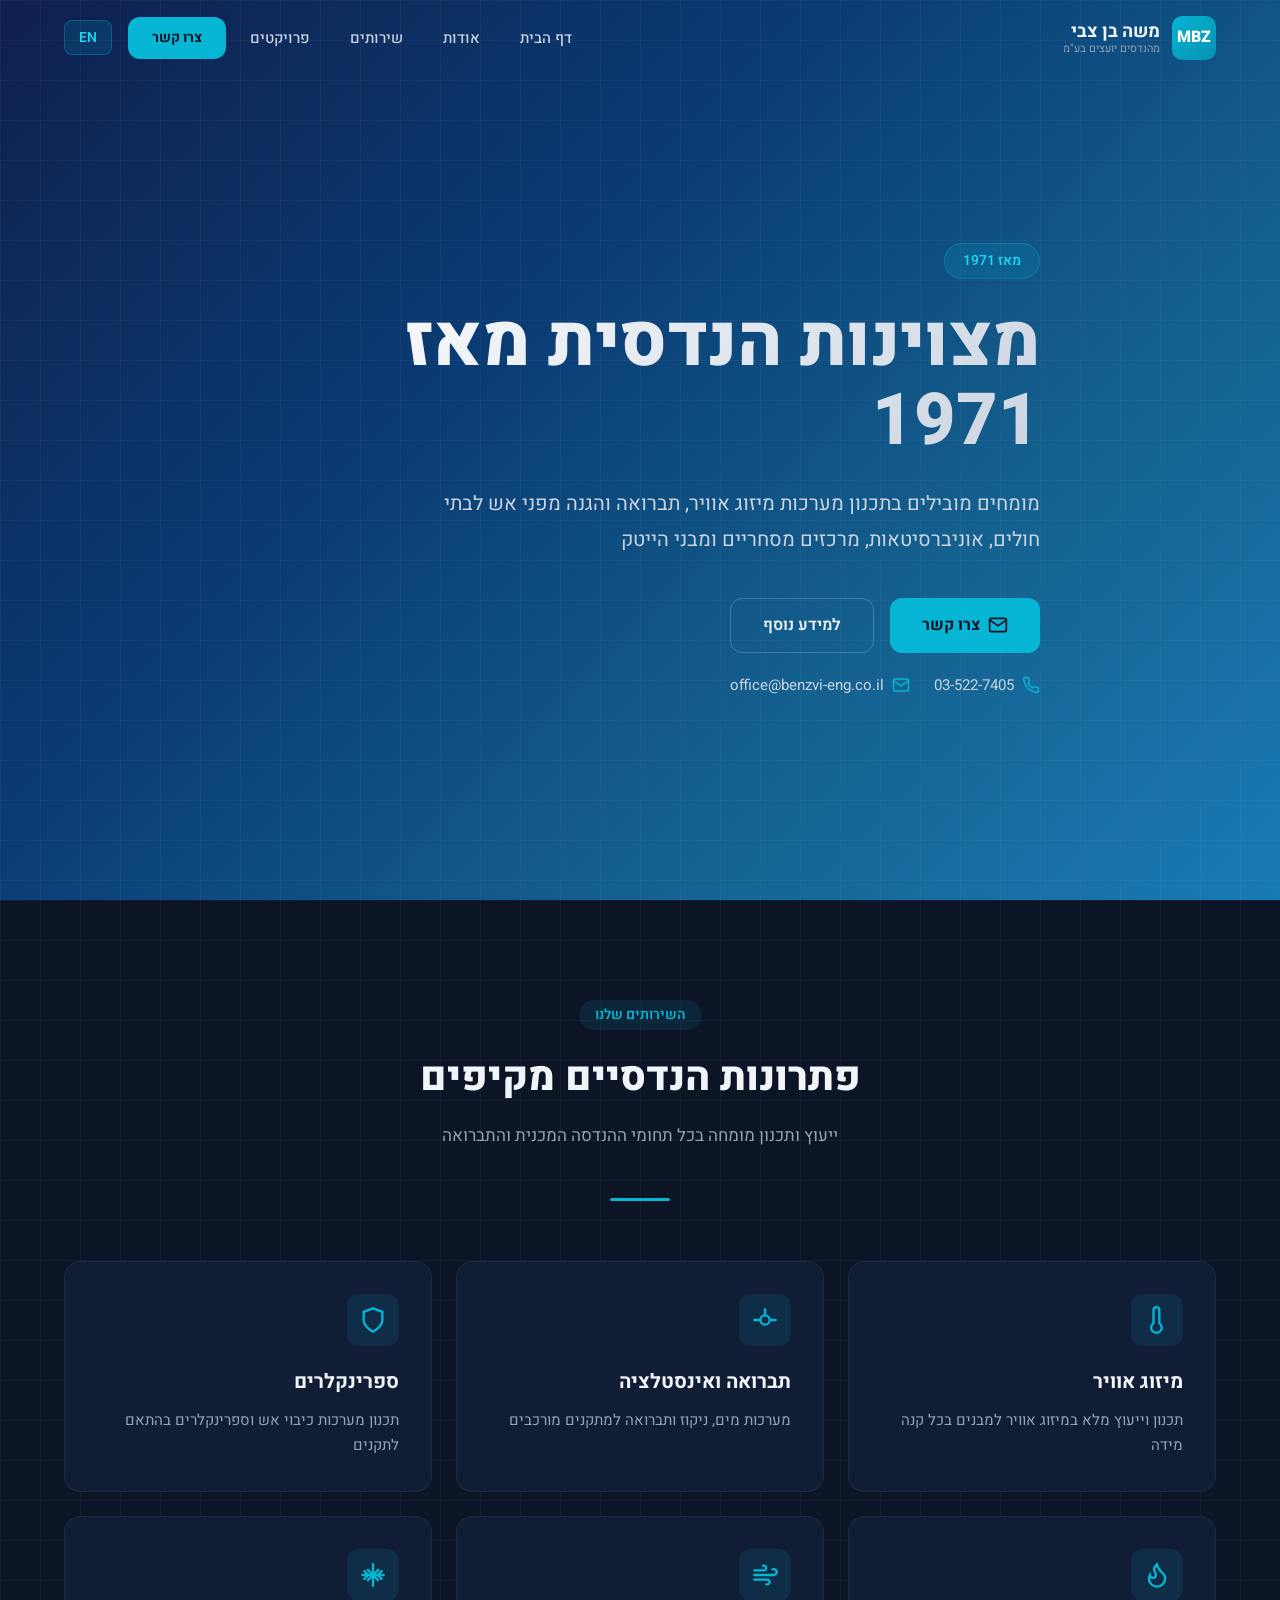
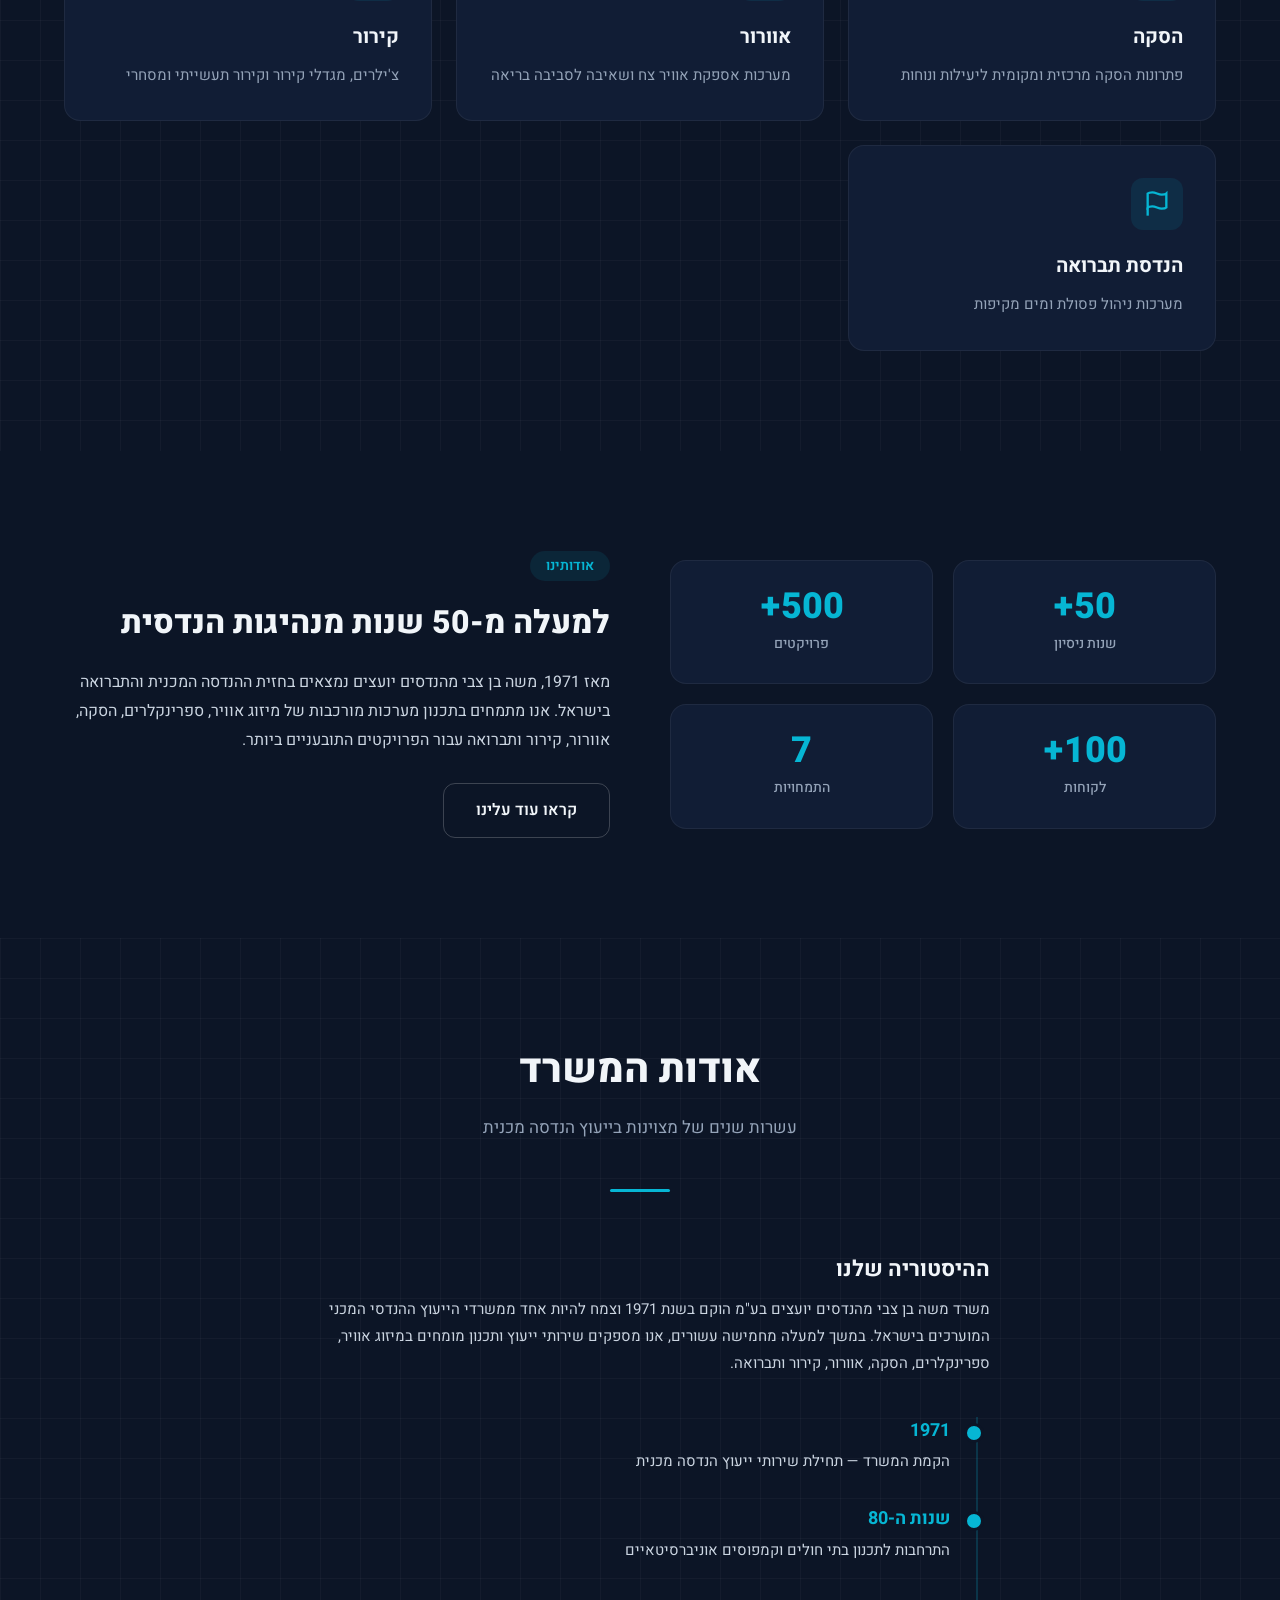
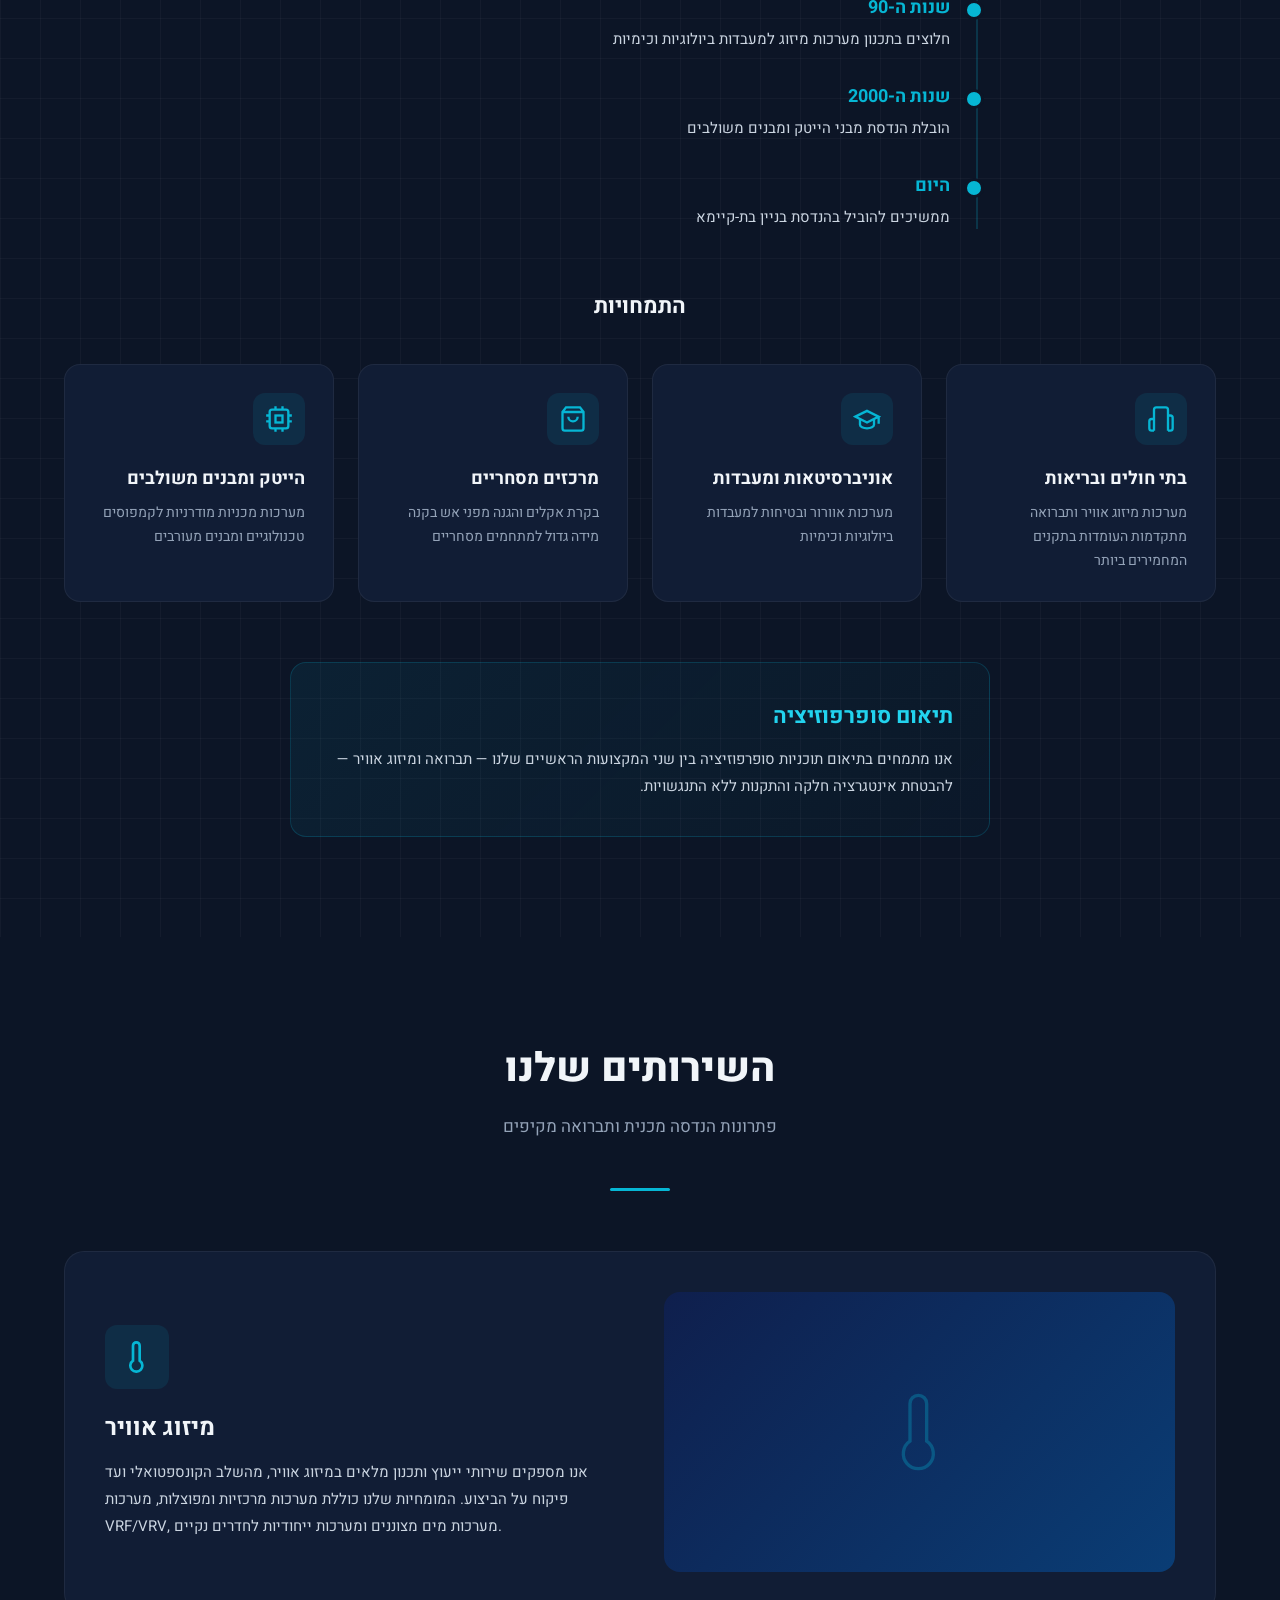
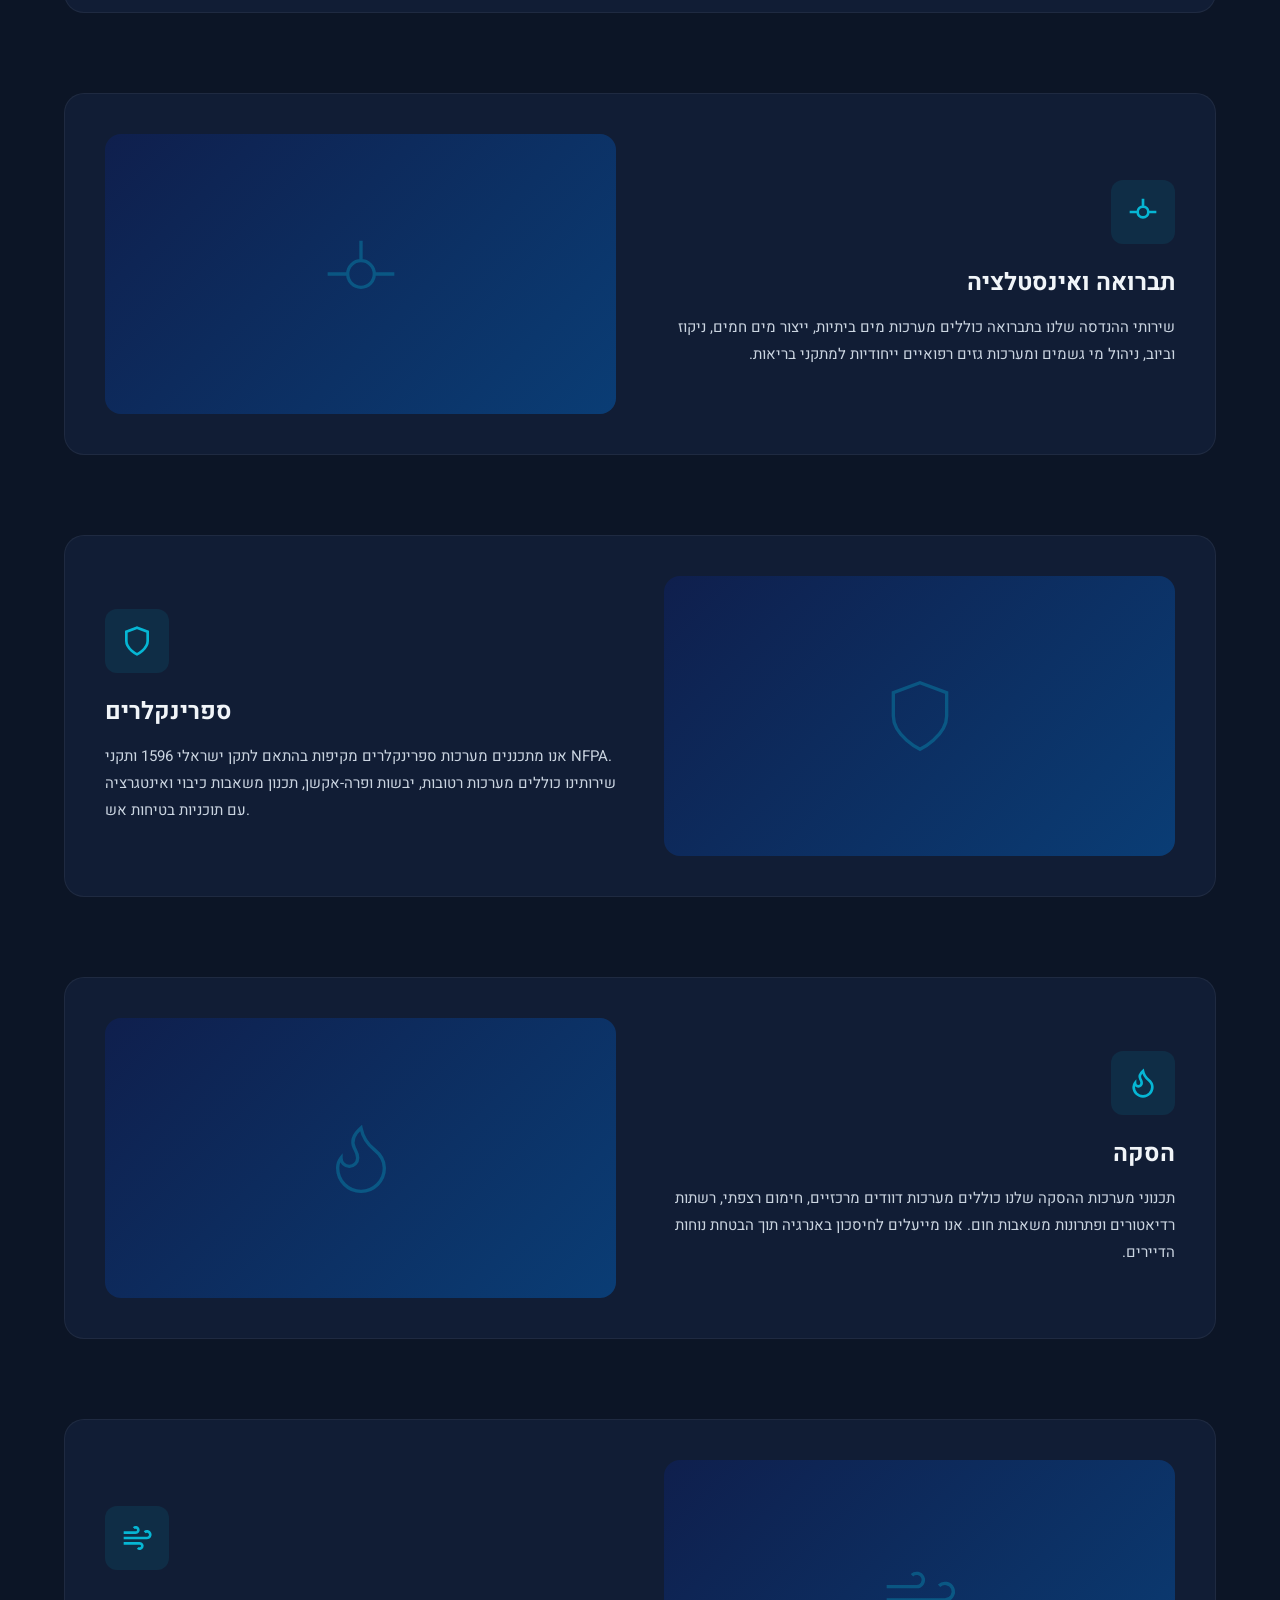
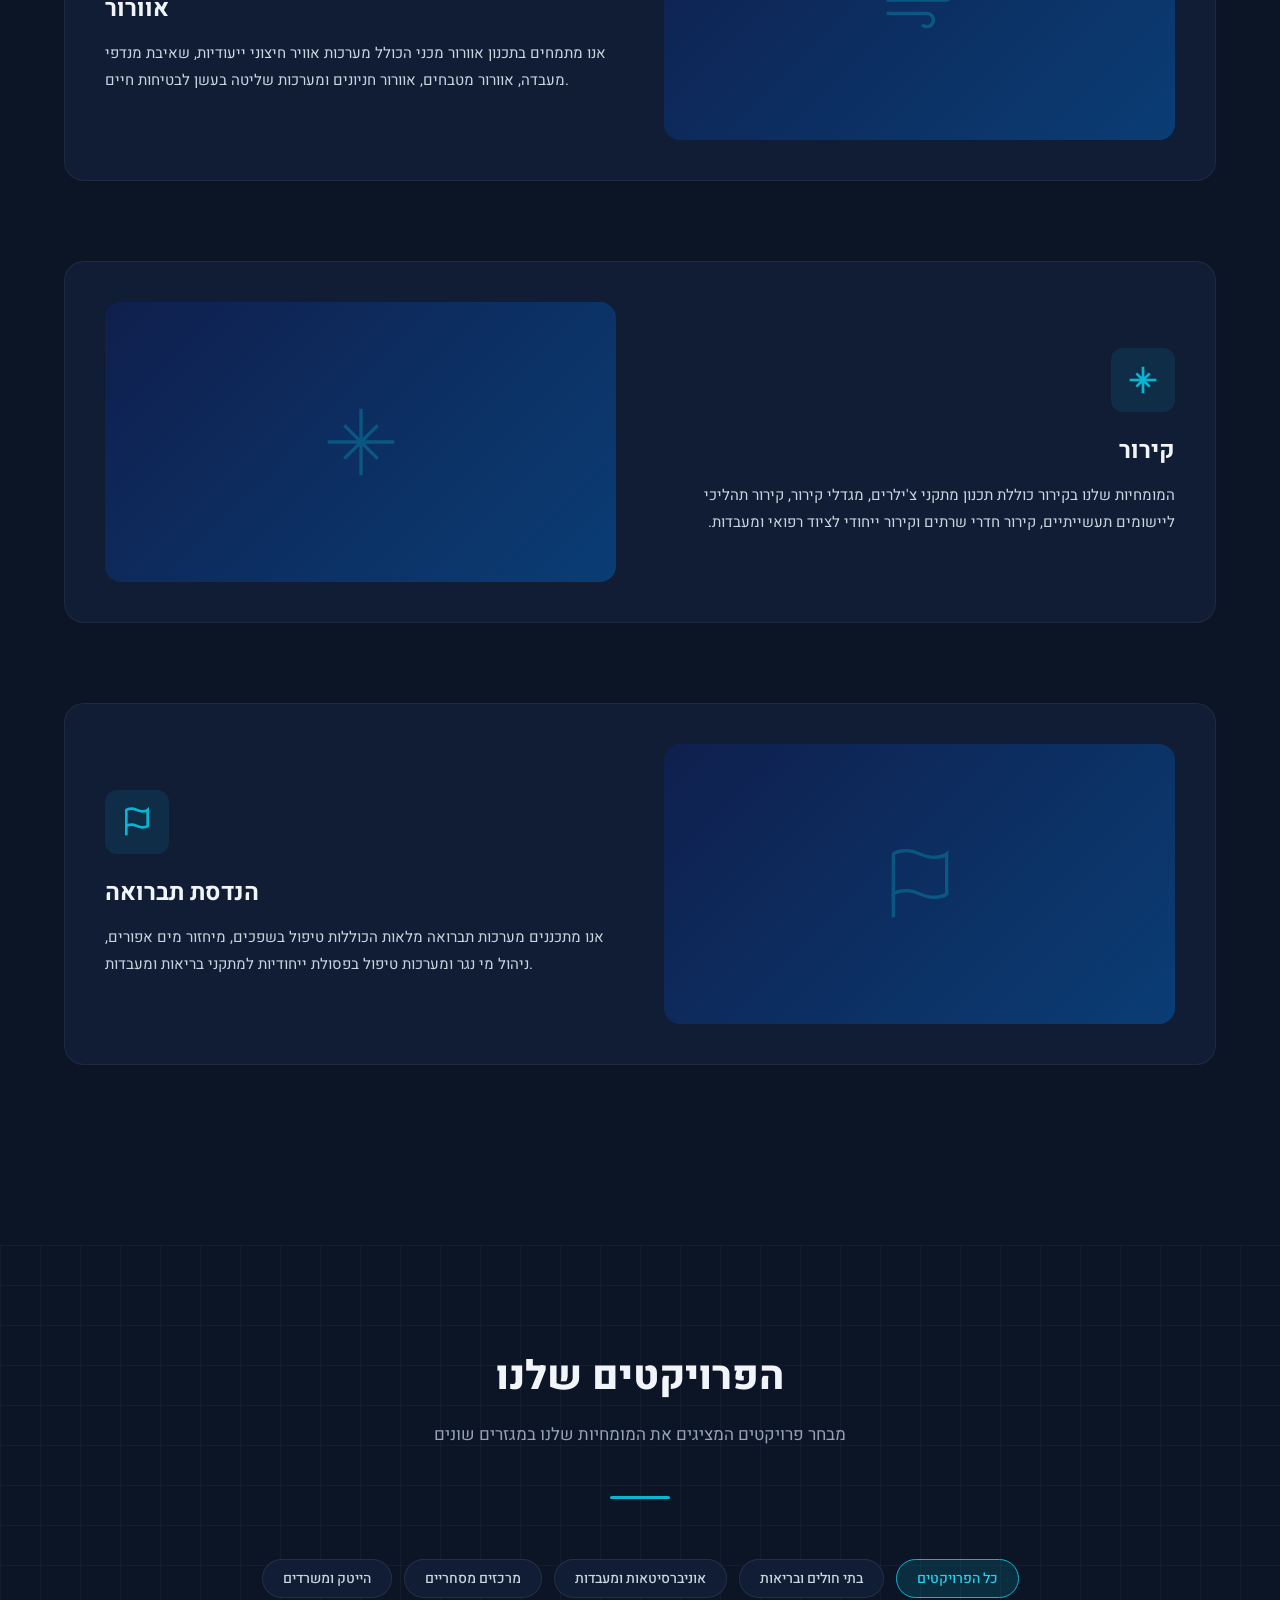
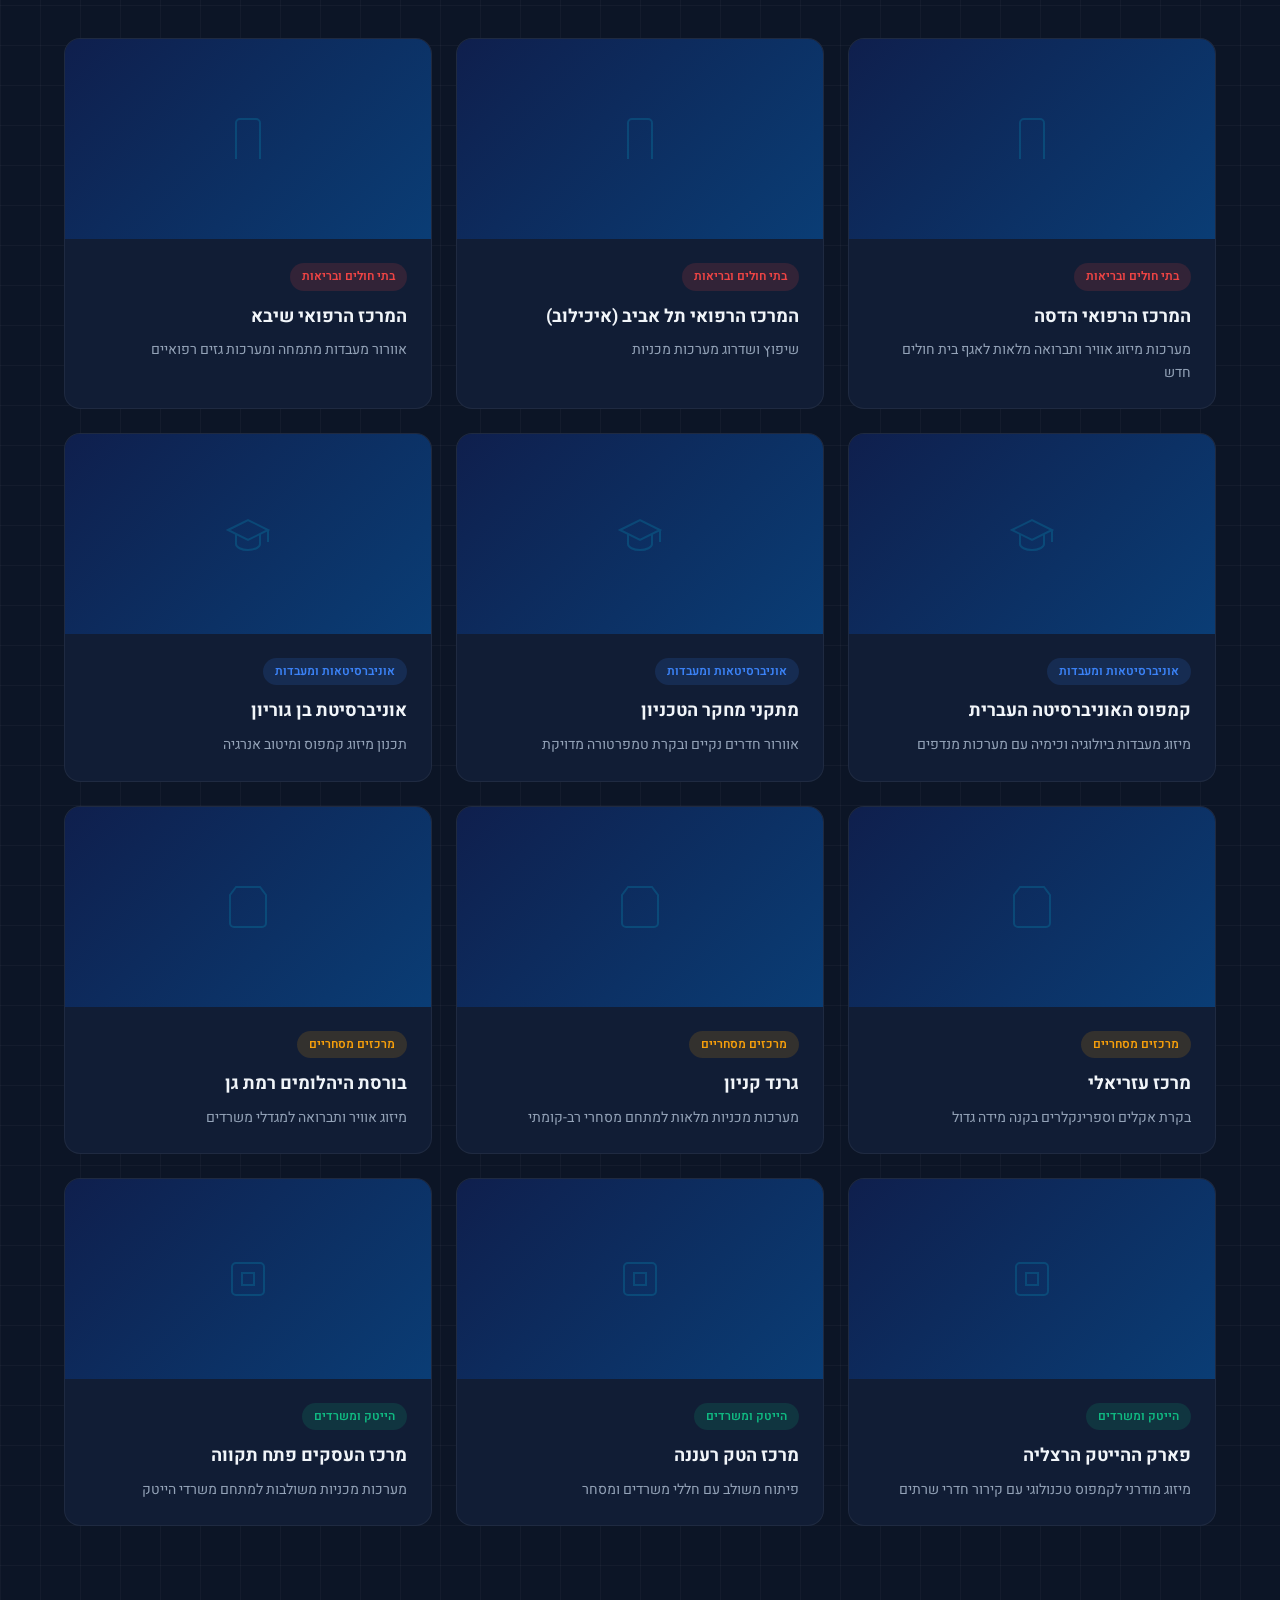
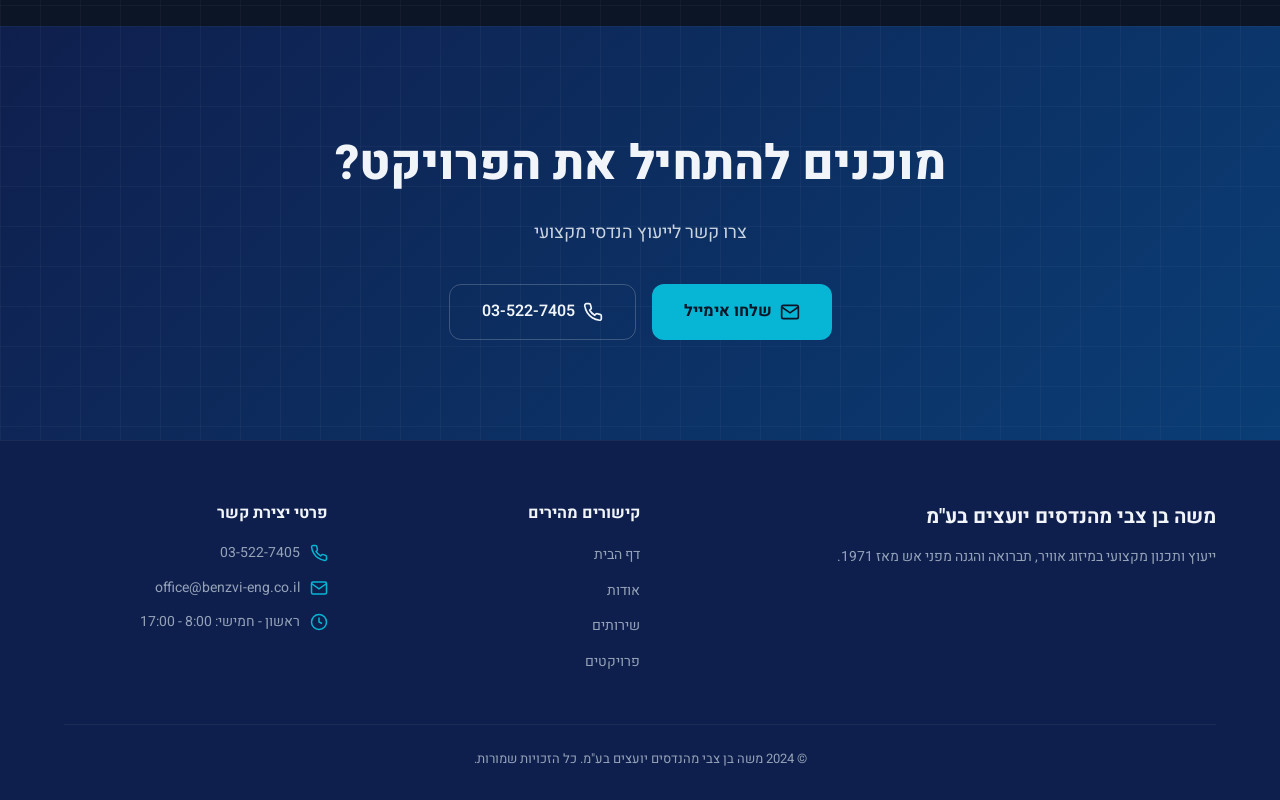
==== commit 38c788db: "Add files via upload" ====
--- a/index.html
+++ b/index.html
@@ -1,932 +1,1493 @@
-<!doctype html>
-<html lang="en" dir="ltr" data-language="en">
-  <head>
-    <meta charset="UTF-8" />
-    <meta name="viewport" content="width=device-width, initial-scale=1.0, viewport-fit=cover" />
-    <title>Moshe Ben Zvi Consulting Engineers Ltd | HVAC & Building Systems Engineering</title>
-    <meta
-      name="description"
-      content="Bilingual HVAC, plumbing, smoke control, and building systems engineering studio serving construction projects across Israel."
-    />
-    <meta name="theme-color" content="#0b1020" />
-    <meta name="color-scheme" content="dark" />
-    <meta property="og:title" content="Moshe Ben Zvi Consulting Engineers Ltd" />
-    <meta
-      property="og:description"
-      content="Production-ready bilingual engineering website focused on HVAC, plumbing, and high-performance construction coordination."
-    />
-    <meta property="og:type" content="website" />
-    <style>
-      :root {
-        --bg: #07111f;
-        --bg-strong: #040812;
-        --surface: rgba(10, 18, 33, 0.84);
-        --surface-strong: rgba(17, 28, 48, 0.95);
-        --surface-soft: rgba(255, 255, 255, 0.07);
-        --text: #f7fbff;
-        --muted: #adbed6;
-        --brand: #60d7ff;
-        --brand-strong: #5673ff;
-        --accent: #70f0bc;
-        --accent-warm: #ffc86f;
-        --danger: #ff8a8a;
-        --border: rgba(255, 255, 255, 0.12);
-        --shadow: 0 24px 70px rgba(0, 0, 0, 0.34);
-        --radius-xl: 32px;
-        --radius-lg: 24px;
-        --radius-md: 18px;
-        --shell: min(1200px, calc(100% - 2rem));
+<!DOCTYPE html>
+<html lang="he" dir="rtl">
+<head>
+  <meta charset="UTF-8">
+  <meta name="viewport" content="width=device-width, initial-scale=1.0">
+  <title>משה בן צבי מהנדסים יועצים בע"מ | Moshe Ben Zvi Consulting Engineers Ltd.</title>
+  <meta name="description" content="יעוץ ותכנון מקצועי במיזוג אוויר, תברואה והגנה מפני אש מאז 1971">
+  <link rel="preconnect" href="https://fonts.googleapis.com">
+  <link rel="preconnect" href="https://fonts.gstatic.com" crossorigin>
+  <link href="https://fonts.googleapis.com/css2?family=Heebo:wght@300;400;500;600;700;800;900&family=Inter:wght@300;400;500;600;700;800;900&display=swap" rel="stylesheet">
+  <style>
+    :root {
+      --navy-900: #0f1f4d;
+      --navy-800: #0a3d75;
+      --navy-700: #14618f;
+      --navy-600: #1a7ab5;
+      --accent: #06b6d4;
+      --accent-light: #22d3ee;
+      --accent-dark: #0891b2;
+      --surface: #0c1526;
+      --surface-card: #111d35;
+      --surface-hover: #162544;
+      --text-primary: #f1f5f9;
+      --text-secondary: #cbd5e1;
+      --text-tertiary: #94a3b8;
+      --cat-hospitals: #ef4444;
+      --cat-universities: #3b82f6;
+      --cat-commercial: #f59e0b;
+      --cat-hitech: #10b981;
+    }
+
+    * { margin: 0; padding: 0; box-sizing: border-box; }
+
+    html { scroll-behavior: smooth; }
+
+    body {
+      background: var(--surface);
+      color: var(--text-primary);
+      font-family: 'Heebo', system-ui, sans-serif;
+      line-height: 1.6;
+      overflow-x: hidden;
+    }
+
+    html[lang="en"] body,
+    html[dir="ltr"] body {
+      font-family: 'Inter', system-ui, sans-serif;
+    }
+
+    ::selection {
+      background: rgba(6, 182, 212, 0.3);
+      color: #fff;
+    }
+
+    ::-webkit-scrollbar { width: 8px; }
+    ::-webkit-scrollbar-track { background: var(--surface); }
+    ::-webkit-scrollbar-thumb { background: var(--navy-800); border-radius: 4px; }
+    ::-webkit-scrollbar-thumb:hover { background: var(--navy-700); }
+
+    /* Grid background */
+    .grid-bg {
+      background-image:
+        linear-gradient(rgba(255,255,255,0.03) 1px, transparent 1px),
+        linear-gradient(90deg, rgba(255,255,255,0.03) 1px, transparent 1px);
+      background-size: 40px 40px;
+    }
+
+    /* Container */
+    .container {
+      max-width: 1200px;
+      margin: 0 auto;
+      padding: 0 24px;
+    }
+
+    /* ========= HEADER ========= */
+    header {
+      position: fixed;
+      top: 0;
+      left: 0;
+      right: 0;
+      z-index: 100;
+      transition: all 0.3s ease;
+      padding: 16px 0;
+    }
+
+    header.scrolled {
+      background: rgba(12, 21, 38, 0.85);
+      backdrop-filter: blur(12px);
+      -webkit-backdrop-filter: blur(12px);
+      padding: 10px 0;
+      box-shadow: 0 4px 30px rgba(0,0,0,0.3);
+    }
+
+    .header-inner {
+      display: flex;
+      align-items: center;
+      justify-content: space-between;
+    }
+
+    .logo {
+      display: flex;
+      align-items: center;
+      gap: 12px;
+      text-decoration: none;
+      color: var(--text-primary);
+    }
+
+    .logo-badge {
+      width: 44px;
+      height: 44px;
+      background: linear-gradient(135deg, var(--accent), var(--accent-dark));
+      border-radius: 10px;
+      display: flex;
+      align-items: center;
+      justify-content: center;
+      font-weight: 800;
+      font-size: 16px;
+      color: white;
+    }
+
+    .logo-text {
+      font-weight: 700;
+      font-size: 18px;
+      line-height: 1.2;
+    }
+
+    .logo-text small {
+      display: block;
+      font-weight: 400;
+      font-size: 11px;
+      color: var(--text-tertiary);
+    }
+
+    nav { display: flex; align-items: center; gap: 8px; }
+
+    nav a {
+      color: var(--text-secondary);
+      text-decoration: none;
+      padding: 8px 16px;
+      border-radius: 8px;
+      font-size: 15px;
+      font-weight: 500;
+      transition: all 0.2s;
+    }
+
+    nav a:hover, nav a.active {
+      color: var(--accent-light);
+      background: rgba(6, 182, 212, 0.1);
+    }
+
+    .lang-btn {
+      background: rgba(6, 182, 212, 0.15);
+      color: var(--accent-light);
+      border: 1px solid rgba(6, 182, 212, 0.3);
+      padding: 6px 14px;
+      border-radius: 8px;
+      cursor: pointer;
+      font-size: 14px;
+      font-weight: 600;
+      margin-inline-start: 8px;
+      transition: all 0.2s;
+      font-family: inherit;
+    }
+
+    .lang-btn:hover {
+      background: rgba(6, 182, 212, 0.25);
+    }
+
+    /* Mobile menu */
+    .hamburger {
+      display: none;
+      background: none;
+      border: none;
+      color: var(--text-primary);
+      cursor: pointer;
+      padding: 8px;
+    }
+
+    .hamburger svg { width: 28px; height: 28px; }
+
+    .mobile-nav {
+      display: none;
+      position: fixed;
+      top: 0;
+      left: 0;
+      right: 0;
+      bottom: 0;
+      background: rgba(12, 21, 38, 0.98);
+      backdrop-filter: blur(20px);
+      z-index: 99;
+      flex-direction: column;
+      align-items: center;
+      justify-content: center;
+      gap: 20px;
+    }
+
+    .mobile-nav.open { display: flex; }
+
+    .mobile-nav a {
+      color: var(--text-primary);
+      text-decoration: none;
+      font-size: 24px;
+      font-weight: 600;
+      padding: 12px 32px;
+      border-radius: 12px;
+      transition: all 0.2s;
+    }
+
+    .mobile-nav a:hover {
+      color: var(--accent-light);
+      background: rgba(6, 182, 212, 0.1);
+    }
+
+    .mobile-close {
+      position: absolute;
+      top: 20px;
+      left: 20px;
+      background: none;
+      border: none;
+      color: var(--text-primary);
+      cursor: pointer;
+      padding: 8px;
+    }
+
+    [dir="ltr"] .mobile-close {
+      left: auto;
+      right: 20px;
+    }
+
+    .mobile-close svg { width: 32px; height: 32px; }
+
+    @media (max-width: 768px) {
+      nav { display: none; }
+      .hamburger { display: block; }
+    }
+
+    /* ========= HERO ========= */
+    .hero {
+      min-height: 100vh;
+      display: flex;
+      align-items: center;
+      background: linear-gradient(135deg, #0f1f4d 0%, #0a3d75 40%, #14618f 70%, #1a7ab5 100%);
+      position: relative;
+      overflow: hidden;
+    }
+
+    .hero::before {
+      content: '';
+      position: absolute;
+      inset: 0;
+      background-image:
+        linear-gradient(rgba(255,255,255,0.03) 1px, transparent 1px),
+        linear-gradient(90deg, rgba(255,255,255,0.03) 1px, transparent 1px);
+      background-size: 40px 40px;
+    }
+
+    .hero-content {
+      position: relative;
+      z-index: 1;
+      max-width: 800px;
+      padding: 120px 0 80px;
+    }
+
+    .hero-badge {
+      display: inline-block;
+      background: rgba(6, 182, 212, 0.15);
+      border: 1px solid rgba(6, 182, 212, 0.3);
+      color: var(--accent-light);
+      padding: 6px 18px;
+      border-radius: 999px;
+      font-size: 14px;
+      font-weight: 600;
+      margin-bottom: 24px;
+    }
+
+    .hero h1 {
+      font-size: clamp(2.5rem, 6vw, 4.5rem);
+      font-weight: 800;
+      line-height: 1.1;
+      margin-bottom: 24px;
+      background: linear-gradient(135deg, #fff 0%, #cbd5e1 100%);
+      -webkit-background-clip: text;
+      -webkit-text-fill-color: transparent;
+      background-clip: text;
+    }
+
+    .hero p {
+      font-size: clamp(1rem, 2vw, 1.25rem);
+      color: var(--text-secondary);
+      max-width: 600px;
+      margin-bottom: 40px;
+      line-height: 1.8;
+    }
+
+    .hero-btns {
+      display: flex;
+      gap: 16px;
+      flex-wrap: wrap;
+    }
+
+    .btn-primary {
+      display: inline-flex;
+      align-items: center;
+      gap: 8px;
+      background: var(--accent);
+      color: #0c1526;
+      padding: 14px 32px;
+      border-radius: 12px;
+      font-size: 16px;
+      font-weight: 700;
+      text-decoration: none;
+      transition: all 0.2s;
+      border: none;
+      cursor: pointer;
+      font-family: inherit;
+    }
+
+    .btn-primary:hover {
+      background: var(--accent-light);
+      transform: translateY(-2px);
+      box-shadow: 0 8px 30px rgba(6, 182, 212, 0.3);
+    }
+
+    .btn-secondary {
+      display: inline-flex;
+      align-items: center;
+      gap: 8px;
+      background: transparent;
+      color: var(--text-primary);
+      padding: 14px 32px;
+      border-radius: 12px;
+      font-size: 16px;
+      font-weight: 600;
+      text-decoration: none;
+      border: 1px solid rgba(255,255,255,0.2);
+      transition: all 0.2s;
+    }
+
+    .btn-secondary:hover {
+      border-color: rgba(255,255,255,0.4);
+      background: rgba(255,255,255,0.05);
+    }
+
+    /* ========= SECTIONS ========= */
+    section {
+      padding: 100px 0;
+    }
+
+    .section-tag {
+      display: inline-block;
+      background: rgba(6, 182, 212, 0.1);
+      color: var(--accent);
+      padding: 4px 16px;
+      border-radius: 999px;
+      font-size: 14px;
+      font-weight: 600;
+      margin-bottom: 16px;
+    }
+
+    .section-title {
+      font-size: clamp(1.8rem, 4vw, 2.5rem);
+      font-weight: 800;
+      margin-bottom: 12px;
+    }
+
+    .section-subtitle {
+      color: var(--text-tertiary);
+      font-size: 17px;
+      margin-bottom: 48px;
+      max-width: 600px;
+    }
+
+    .section-heading {
+      text-align: center;
+      margin-bottom: 60px;
+    }
+
+    .section-heading .section-subtitle {
+      margin-inline: auto;
+    }
+
+    .underline-accent {
+      width: 60px;
+      height: 3px;
+      background: var(--accent);
+      border-radius: 2px;
+      margin: 16px auto 0;
+    }
+
+    /* ========= SERVICES GRID ========= */
+    .services-grid {
+      display: grid;
+      grid-template-columns: repeat(auto-fill, minmax(300px, 1fr));
+      gap: 24px;
+    }
+
+    .service-card {
+      background: var(--surface-card);
+      border: 1px solid rgba(255,255,255,0.06);
+      border-radius: 16px;
+      padding: 32px;
+      transition: all 0.3s;
+    }
+
+    .service-card:hover {
+      background: var(--surface-hover);
+      border-color: rgba(6, 182, 212, 0.2);
+      transform: translateY(-4px);
+    }
+
+    .service-icon {
+      width: 52px;
+      height: 52px;
+      background: rgba(6, 182, 212, 0.1);
+      border-radius: 12px;
+      display: flex;
+      align-items: center;
+      justify-content: center;
+      margin-bottom: 20px;
+      color: var(--accent);
+    }
+
+    .service-card h3 {
+      font-size: 20px;
+      font-weight: 700;
+      margin-bottom: 10px;
+    }
+
+    .service-card p {
+      color: var(--text-tertiary);
+      font-size: 15px;
+      line-height: 1.7;
+    }
+
+    /* ========= ABOUT PREVIEW ========= */
+    .about-grid {
+      display: grid;
+      grid-template-columns: 1fr 1fr;
+      gap: 60px;
+      align-items: center;
+    }
+
+    @media (max-width: 768px) {
+      .about-grid { grid-template-columns: 1fr; gap: 40px; }
+    }
+
+    .stats-grid {
+      display: grid;
+      grid-template-columns: 1fr 1fr;
+      gap: 20px;
+    }
+
+    .stat-card {
+      background: var(--surface-card);
+      border: 1px solid rgba(255,255,255,0.06);
+      border-radius: 16px;
+      padding: 28px;
+      text-align: center;
+    }
+
+    .stat-number {
+      font-size: 36px;
+      font-weight: 800;
+      color: var(--accent);
+      line-height: 1;
+      margin-bottom: 8px;
+    }
+
+    .stat-label {
+      color: var(--text-tertiary);
+      font-size: 14px;
+      font-weight: 500;
+    }
+
+    .about-text h2 {
+      font-size: 2rem;
+      font-weight: 800;
+      margin-bottom: 20px;
+    }
+
+    .about-text p {
+      color: var(--text-secondary);
+      font-size: 16px;
+      line-height: 1.8;
+      margin-bottom: 28px;
+    }
+
+    /* ========= FULL ABOUT ========= */
+    .timeline {
+      position: relative;
+      padding-inline-start: 40px;
+      margin-top: 40px;
+    }
+
+    .timeline::before {
+      content: '';
+      position: absolute;
+      top: 0;
+      bottom: 0;
+      inset-inline-start: 12px;
+      width: 2px;
+      background: rgba(6, 182, 212, 0.2);
+    }
+
+    .timeline-item {
+      position: relative;
+      margin-bottom: 32px;
+    }
+
+    .timeline-item::before {
+      content: '';
+      position: absolute;
+      inset-inline-start: -34px;
+      top: 6px;
+      width: 14px;
+      height: 14px;
+      background: var(--accent);
+      border-radius: 50%;
+      border: 3px solid var(--surface);
+    }
+
+    .timeline-year {
+      color: var(--accent);
+      font-weight: 700;
+      font-size: 18px;
+      margin-bottom: 4px;
+    }
+
+    .timeline-text {
+      color: var(--text-secondary);
+      font-size: 15px;
+    }
+
+    .expertise-grid {
+      display: grid;
+      grid-template-columns: repeat(auto-fill, minmax(260px, 1fr));
+      gap: 24px;
+      margin-top: 40px;
+    }
+
+    .expertise-card {
+      background: var(--surface-card);
+      border: 1px solid rgba(255,255,255,0.06);
+      border-radius: 16px;
+      padding: 28px;
+      transition: all 0.3s;
+    }
+
+    .expertise-card:hover {
+      border-color: rgba(6, 182, 212, 0.2);
+      transform: translateY(-2px);
+    }
+
+    .expertise-card h4 {
+      font-size: 18px;
+      font-weight: 700;
+      margin-bottom: 8px;
+      margin-top: 16px;
+    }
+
+    .expertise-card p {
+      color: var(--text-tertiary);
+      font-size: 14px;
+      line-height: 1.7;
+    }
+
+    /* ========= SERVICES DETAIL ========= */
+    .service-detail {
+      display: grid;
+      grid-template-columns: 1fr 1fr;
+      gap: 48px;
+      align-items: center;
+      margin-bottom: 80px;
+      padding: 40px;
+      background: var(--surface-card);
+      border: 1px solid rgba(255,255,255,0.06);
+      border-radius: 20px;
+    }
+
+    .service-detail:nth-child(even) {
+      direction: ltr;
+    }
+
+    [dir="ltr"] .service-detail:nth-child(even) {
+      direction: rtl;
+    }
+
+    .service-detail .service-icon {
+      width: 64px;
+      height: 64px;
+    }
+
+    .service-detail h3 {
+      font-size: 24px;
+      font-weight: 700;
+      margin: 16px 0 12px;
+    }
+
+    .service-detail p {
+      color: var(--text-secondary);
+      font-size: 15px;
+      line-height: 1.8;
+    }
+
+    .service-detail-visual {
+      background: linear-gradient(135deg, var(--navy-900), var(--navy-800));
+      border-radius: 16px;
+      height: 280px;
+      display: flex;
+      align-items: center;
+      justify-content: center;
+    }
+
+    .service-detail-visual svg {
+      width: 80px;
+      height: 80px;
+      color: var(--accent);
+      opacity: 0.3;
+    }
+
+    @media (max-width: 768px) {
+      .service-detail {
+        grid-template-columns: 1fr;
+        gap: 24px;
+        padding: 28px;
       }
-
-      * {
-        box-sizing: border-box;
-      }
-
-      html {
-        scroll-behavior: smooth;
-      }
-
-      body {
-        margin: 0;
-        font-family: Inter, "Segoe UI", Arial, sans-serif;
-        color: var(--text);
-        background:
-          radial-gradient(circle at top left, rgba(86, 115, 255, 0.28), transparent 22%),
-          radial-gradient(circle at 88% 16%, rgba(112, 240, 188, 0.18), transparent 20%),
-          radial-gradient(circle at 50% 100%, rgba(255, 200, 111, 0.14), transparent 28%),
-          linear-gradient(165deg, #040812 0%, #091221 52%, #101d36 100%);
-        min-height: 100vh;
-      }
-
-      body::before {
-        content: "";
-        position: fixed;
-        inset: 0;
-        pointer-events: none;
-        background-image:
-          linear-gradient(rgba(255, 255, 255, 0.04) 1px, transparent 1px),
-          linear-gradient(90deg, rgba(255, 255, 255, 0.04) 1px, transparent 1px);
-        background-size: 44px 44px;
-        mask-image: radial-gradient(circle at center, black 30%, transparent 92%);
-      }
-
-      img {
-        display: block;
-        max-width: 100%;
-      }
-
-      a {
-        color: inherit;
-      }
-
-      .shell {
-        width: var(--shell);
-        margin: 0 auto;
-      }
-
-      .topbar {
-        position: sticky;
-        top: 0;
-        z-index: 20;
-        backdrop-filter: blur(18px);
-        background: rgba(7, 17, 31, 0.78);
-        border-bottom: 1px solid rgba(255, 255, 255, 0.08);
-      }
-
-      .topbar-inner,
-      .nav-links,
-      .controls,
-      .brand,
-      .hero-actions,
-      .stats,
-      .chips,
-      .contact-actions,
-      .footer-row {
-        display: flex;
-        align-items: center;
-      }
-
-      .topbar-inner {
-        justify-content: space-between;
-        gap: 1rem;
-        padding: 0.9rem 0;
-      }
-
-      .brand {
-        gap: 0.95rem;
-        min-width: 0;
-      }
-
-      .brand-mark {
-        width: 48px;
-        height: 48px;
-        display: grid;
-        place-items: center;
-        border-radius: 16px;
-        background: linear-gradient(145deg, rgba(96, 215, 255, 0.28), rgba(86, 115, 255, 0.34));
-        border: 1px solid rgba(255, 255, 255, 0.14);
-        box-shadow: inset 0 1px 0 rgba(255, 255, 255, 0.18);
-        font-weight: 800;
-        color: #ffffff;
-      }
-
-      .brand-copy strong,
-      .brand-copy span {
-        display: block;
-      }
-
-      .brand-copy strong {
-        font-size: 1rem;
-      }
-
-      .brand-copy span {
-        color: var(--muted);
-        font-size: 0.85rem;
-      }
-
-      .controls,
-      .nav-links,
-      .hero-actions,
-      .stats,
-      .chips,
-      .contact-actions,
-      .footer-row {
-        gap: 0.75rem;
-        flex-wrap: wrap;
-      }
-
-      .nav-links a,
-      .footer-link {
-        text-decoration: none;
-        color: var(--muted);
-        font-size: 0.95rem;
-      }
-
-      .nav-links a:hover,
-      .footer-link:hover,
-      .contact-link:hover {
-        color: var(--text);
-      }
-
-      .lang-toggle {
-        display: inline-flex;
-        padding: 0.28rem;
-        border-radius: 999px;
-        background: rgba(255, 255, 255, 0.06);
-        border: 1px solid var(--border);
-      }
-
-      .lang-toggle button {
-        border: 0;
-        background: transparent;
-        color: var(--muted);
-        padding: 0.65rem 1rem;
-        border-radius: 999px;
-        cursor: pointer;
-        font-weight: 700;
-        min-width: 70px;
-      }
-
-      .lang-toggle button.active {
-        background: linear-gradient(135deg, var(--brand), var(--brand-strong));
-        color: #03111f;
-      }
-
-      .hero {
-        padding: 4.2rem 0 2rem;
-      }
-
-      .hero-grid,
-      .section-grid,
-      .gallery-grid,
-      .contact-grid,
-      .readiness-grid,
-      .feature-grid {
-        display: grid;
-        gap: 1.25rem;
-      }
-
-      .hero-grid {
-        grid-template-columns: 1.18fr 0.82fr;
-        align-items: stretch;
-      }
-
-      .panel,
-      .feature,
-      .gallery-card,
-      .readiness-card,
-      .contact-card {
-        background: var(--surface);
-        border: 1px solid var(--border);
-        box-shadow: var(--shadow);
-        border-radius: var(--radius-xl);
-      }
-
-      .hero-copy,
-      .hero-side,
-      .contact-wrap {
-        padding: 2rem;
-      }
-
-      .eyebrow,
-      .chip {
-        display: inline-flex;
-        align-items: center;
-        gap: 0.45rem;
-        border-radius: 999px;
-        padding: 0.55rem 0.9rem;
-        font-size: 0.86rem;
-        letter-spacing: 0.02em;
-      }
-
-      .eyebrow {
-        color: var(--accent);
-        background: rgba(112, 240, 188, 0.1);
-        border: 1px solid rgba(112, 240, 188, 0.18);
-      }
-
-      .chip {
-        color: var(--text);
-        background: rgba(255, 255, 255, 0.06);
-        border: 1px solid rgba(255, 255, 255, 0.08);
-      }
-
-      h1,
-      h2,
-      h3,
-      p {
-        margin-top: 0;
-      }
-
-      h1 {
-        font-size: clamp(2.8rem, 6vw, 5.3rem);
-        line-height: 0.95;
-        margin: 1rem 0;
-        max-width: 10.5ch;
-      }
-
-      h2 {
-        font-size: clamp(1.9rem, 4vw, 3rem);
-        margin-bottom: 0.7rem;
-      }
-
-      .lead,
-      .section-copy,
-      .feature p,
-      .gallery-card p,
-      .readiness-card p,
-      .contact-card p,
-      footer p {
-        color: var(--muted);
-        line-height: 1.75;
-      }
-
-      .lead {
-        font-size: 1.06rem;
-        max-width: 61ch;
-      }
-
-      .btn,
-      .btn-secondary,
-      .contact-link {
-        text-decoration: none;
-        border-radius: 999px;
-        padding: 0.95rem 1.35rem;
-        font-weight: 800;
-        transition: transform 180ms ease, box-shadow 180ms ease, background 180ms ease;
-      }
-
-      .btn {
-        background: linear-gradient(135deg, var(--brand), var(--brand-strong));
-        color: #03101c;
-        box-shadow: 0 18px 38px rgba(86, 115, 255, 0.35);
-      }
-
-      .btn-secondary,
-      .contact-link {
-        border: 1px solid var(--border);
-        background: rgba(255, 255, 255, 0.04);
-        color: var(--text);
-      }
-
-      .btn:hover,
-      .btn-secondary:hover,
-      .contact-link:hover,
-      .feature:hover,
-      .gallery-card:hover,
-      .readiness-card:hover,
-      .contact-card:hover {
-        transform: translateY(-2px);
-      }
-
-      .stats {
-        margin-top: 1.7rem;
-      }
-
-      .stat {
-        min-width: 132px;
-        padding: 1rem 1.05rem;
-        border-radius: var(--radius-md);
-        background: rgba(255, 255, 255, 0.05);
-        border: 1px solid rgba(255, 255, 255, 0.08);
-      }
-
-      .stat strong,
-      .readiness-card strong {
-        display: block;
-        font-size: 1.9rem;
-        margin-bottom: 0.3rem;
-        color: #ffffff;
-      }
-
-      .hero-side {
-        display: grid;
-        gap: 1rem;
-        background:
-          linear-gradient(180deg, rgba(255, 255, 255, 0.06), rgba(255, 255, 255, 0.02)),
-          linear-gradient(160deg, rgba(96, 215, 255, 0.12), rgba(86, 115, 255, 0.08));
-      }
-
-      .showcase-image {
-        position: relative;
-        overflow: hidden;
-        border-radius: 26px;
-        min-height: 280px;
-      }
-
-      .showcase-image img,
-      .gallery-image img {
-        width: 100%;
-        height: 100%;
-        object-fit: cover;
-      }
-
-      .showcase-caption {
-        position: absolute;
-        inset: auto 1rem 1rem 1rem;
-        padding: 1rem;
-        border-radius: 20px;
-        background: rgba(7, 17, 31, 0.72);
-        border: 1px solid rgba(255, 255, 255, 0.1);
-        backdrop-filter: blur(12px);
-      }
-
-      .section {
-        padding: 1.3rem 0 0;
-      }
-
-      .section-head {
-        display: flex;
-        justify-content: space-between;
-        align-items: end;
-        gap: 1rem;
-        margin-bottom: 1rem;
-      }
-
-      .feature-grid,
-      .gallery-grid,
-      .readiness-grid,
-      .contact-grid {
-        grid-template-columns: repeat(3, minmax(0, 1fr));
-      }
-
-      .feature,
-      .gallery-card,
-      .readiness-card,
-      .contact-card {
-        padding: 1.4rem;
-        transition: transform 180ms ease;
-      }
-
-      .feature-icon {
-        width: 54px;
-        height: 54px;
-        display: grid;
-        place-items: center;
-        border-radius: 18px;
-        margin-bottom: 1rem;
-        font-size: 1.1rem;
-        font-weight: 800;
-        background: linear-gradient(145deg, rgba(96, 215, 255, 0.2), rgba(112, 240, 188, 0.18));
-      }
-
-      .gallery-card {
-        overflow: hidden;
-        padding: 0;
-      }
-
-      .gallery-image {
-        aspect-ratio: 4 / 3;
-      }
-
-      .gallery-copy {
-        padding: 1.2rem 1.2rem 1.35rem;
-      }
-
-      .contact-wrap {
-        margin: 3rem 0 2rem;
-        background: linear-gradient(160deg, rgba(86, 115, 255, 0.16), rgba(112, 240, 188, 0.08));
-      }
-
-      .contact-card a {
-        color: var(--brand);
-      }
-
-      footer {
-        padding: 0 0 3rem;
-      }
-
-      .footer-row {
-        justify-content: space-between;
-        border-top: 1px solid rgba(255, 255, 255, 0.08);
-        padding-top: 1.4rem;
-      }
-
-      [data-lang] {
-        display: none;
-      }
-
-      html[data-language='en'] [data-lang='en'],
-      html[data-language='he'] [data-lang='he'] {
-        display: block;
-      }
-
-      html[data-language='he'] {
-        direction: rtl;
-      }
-
-      html[data-language='he'] body {
-        font-family: "Segoe UI", Arial, sans-serif;
-      }
-
-      html[data-language='he'] .topbar-inner,
-      html[data-language='he'] .section-head,
-      html[data-language='he'] .footer-row {
-        flex-direction: row-reverse;
-      }
-
-      html[data-language='he'] .brand,
-      html[data-language='he'] .controls,
-      html[data-language='he'] .nav-links,
-      html[data-language='he'] .hero-actions,
-      html[data-language='he'] .stats,
-      html[data-language='he'] .chips,
-      html[data-language='he'] .contact-actions {
-        flex-direction: row-reverse;
-      }
-
-      html[data-language='he'] .brand-copy,
-      html[data-language='he'] .hero-copy,
-      html[data-language='he'] .hero-side,
-      html[data-language='he'] .feature,
-      html[data-language='he'] .gallery-copy,
-      html[data-language='he'] .readiness-card,
-      html[data-language='he'] .contact-card,
-      html[data-language='he'] .contact-wrap,
-      html[data-language='he'] footer {
-        text-align: right;
-      }
-
-      html[data-language='he'] .showcase-caption {
-        inset: auto 1rem 1rem 1rem;
-      }
-
-      @media (max-width: 960px) {
-        .hero-grid,
-        .feature-grid,
-        .gallery-grid,
-        .readiness-grid,
-        .contact-grid {
-          grid-template-columns: 1fr;
+      .service-detail-visual { height: 180px; }
+      .service-detail:nth-child(even) { direction: inherit; }
+    }
+
+    /* ========= PROJECTS ========= */
+    .project-filters {
+      display: flex;
+      flex-wrap: wrap;
+      gap: 12px;
+      margin-bottom: 40px;
+      justify-content: center;
+    }
+
+    .filter-btn {
+      background: var(--surface-card);
+      color: var(--text-secondary);
+      border: 1px solid rgba(255,255,255,0.08);
+      padding: 8px 20px;
+      border-radius: 999px;
+      cursor: pointer;
+      font-size: 14px;
+      font-weight: 500;
+      transition: all 0.2s;
+      font-family: inherit;
+    }
+
+    .filter-btn:hover {
+      border-color: rgba(6, 182, 212, 0.3);
+      color: var(--accent-light);
+    }
+
+    .filter-btn.active {
+      background: rgba(6, 182, 212, 0.15);
+      border-color: var(--accent);
+      color: var(--accent-light);
+    }
+
+    .projects-grid {
+      display: grid;
+      grid-template-columns: repeat(auto-fill, minmax(300px, 1fr));
+      gap: 24px;
+    }
+
+    .project-card {
+      background: var(--surface-card);
+      border: 1px solid rgba(255,255,255,0.06);
+      border-radius: 16px;
+      overflow: hidden;
+      transition: all 0.3s;
+    }
+
+    .project-card:hover {
+      border-color: rgba(6, 182, 212, 0.2);
+      transform: translateY(-4px);
+    }
+
+    .project-card.hidden {
+      display: none;
+    }
+
+    .project-img {
+      height: 200px;
+      background: linear-gradient(135deg, var(--navy-900), var(--navy-800));
+      display: flex;
+      align-items: center;
+      justify-content: center;
+    }
+
+    .project-img svg {
+      width: 48px;
+      height: 48px;
+      opacity: 0.2;
+      color: var(--accent);
+    }
+
+    .project-info {
+      padding: 24px;
+    }
+
+    .project-category {
+      display: inline-block;
+      padding: 4px 12px;
+      border-radius: 999px;
+      font-size: 12px;
+      font-weight: 600;
+      margin-bottom: 12px;
+    }
+
+    .project-category.hospitals { background: rgba(239,68,68,0.15); color: #ef4444; }
+    .project-category.universities { background: rgba(59,130,246,0.15); color: #3b82f6; }
+    .project-category.commercial { background: rgba(245,158,11,0.15); color: #f59e0b; }
+    .project-category.hitech { background: rgba(16,185,129,0.15); color: #10b981; }
+
+    .project-info h3 {
+      font-size: 18px;
+      font-weight: 700;
+      margin-bottom: 8px;
+    }
+
+    .project-info p {
+      color: var(--text-tertiary);
+      font-size: 14px;
+      line-height: 1.6;
+    }
+
+    /* ========= CTA ========= */
+    .cta-section {
+      background: linear-gradient(135deg, var(--navy-900), var(--navy-800));
+      text-align: center;
+      position: relative;
+    }
+
+    .cta-section::before {
+      content: '';
+      position: absolute;
+      inset: 0;
+      background-image:
+        linear-gradient(rgba(255,255,255,0.03) 1px, transparent 1px),
+        linear-gradient(90deg, rgba(255,255,255,0.03) 1px, transparent 1px);
+      background-size: 40px 40px;
+    }
+
+    .cta-content {
+      position: relative;
+      z-index: 1;
+    }
+
+    .cta-section h2 {
+      font-size: clamp(2rem, 4vw, 3rem);
+      font-weight: 800;
+      margin-bottom: 16px;
+    }
+
+    .cta-section p {
+      color: var(--text-secondary);
+      font-size: 18px;
+      margin-bottom: 36px;
+    }
+
+    /* ========= FOOTER ========= */
+    footer {
+      background: var(--navy-900);
+      border-top: 1px solid rgba(255,255,255,0.06);
+      padding: 60px 0 30px;
+    }
+
+    .footer-grid {
+      display: grid;
+      grid-template-columns: 2fr 1fr 1fr;
+      gap: 48px;
+      margin-bottom: 40px;
+    }
+
+    @media (max-width: 768px) {
+      .footer-grid { grid-template-columns: 1fr; gap: 32px; }
+    }
+
+    .footer-brand h3 {
+      font-size: 20px;
+      font-weight: 700;
+      margin-bottom: 12px;
+    }
+
+    .footer-brand p {
+      color: var(--text-tertiary);
+      font-size: 14px;
+      line-height: 1.7;
+      max-width: 400px;
+    }
+
+    footer h4 {
+      font-size: 16px;
+      font-weight: 700;
+      margin-bottom: 16px;
+      color: var(--text-primary);
+    }
+
+    .footer-links {
+      list-style: none;
+    }
+
+    .footer-links li { margin-bottom: 10px; }
+
+    .footer-links a {
+      color: var(--text-tertiary);
+      text-decoration: none;
+      font-size: 14px;
+      transition: color 0.2s;
+    }
+
+    .footer-links a:hover { color: var(--accent-light); }
+
+    .footer-contact-item {
+      display: flex;
+      align-items: flex-start;
+      gap: 10px;
+      margin-bottom: 12px;
+      color: var(--text-tertiary);
+      font-size: 14px;
+    }
+
+    .footer-contact-item svg {
+      width: 18px;
+      height: 18px;
+      color: var(--accent);
+      flex-shrink: 0;
+      margin-top: 2px;
+    }
+
+    .footer-contact-item a {
+      color: var(--text-tertiary);
+      text-decoration: none;
+      transition: color 0.2s;
+    }
+
+    .footer-contact-item a:hover { color: var(--accent-light); }
+
+    .footer-bottom {
+      border-top: 1px solid rgba(255,255,255,0.06);
+      padding-top: 24px;
+      text-align: center;
+      color: var(--text-tertiary);
+      font-size: 13px;
+    }
+
+    /* ========= SUPERPOSITION ========= */
+    .superposition-box {
+      background: linear-gradient(135deg, rgba(6,182,212,0.08), rgba(6,182,212,0.02));
+      border: 1px solid rgba(6, 182, 212, 0.2);
+      border-radius: 16px;
+      padding: 36px;
+      margin-top: 40px;
+    }
+
+    .superposition-box h3 {
+      font-size: 22px;
+      font-weight: 700;
+      margin-bottom: 12px;
+      color: var(--accent-light);
+    }
+
+    .superposition-box p {
+      color: var(--text-secondary);
+      font-size: 15px;
+      line-height: 1.8;
+    }
+
+    /* ========= ANIMATIONS ========= */
+    .fade-in {
+      opacity: 0;
+      transform: translateY(30px);
+      transition: opacity 0.6s ease, transform 0.6s ease;
+    }
+
+    .fade-in.visible {
+      opacity: 1;
+      transform: translateY(0);
+    }
+
+    /* ========= UTILITY ========= */
+    .text-center { text-align: center; }
+    .mb-0 { margin-bottom: 0; }
+
+    /* Phone / email contact bar in hero */
+    .contact-strip {
+      display: flex;
+      gap: 24px;
+      margin-top: 20px;
+      flex-wrap: wrap;
+    }
+
+    .contact-strip a {
+      display: inline-flex;
+      align-items: center;
+      gap: 8px;
+      color: var(--text-secondary);
+      text-decoration: none;
+      font-size: 15px;
+      transition: color 0.2s;
+    }
+
+    .contact-strip a:hover {
+      color: var(--accent-light);
+    }
+
+    .contact-strip svg {
+      width: 18px;
+      height: 18px;
+      color: var(--accent);
+    }
+  </style>
+</head>
+<body>
+  <!-- ========= HEADER ========= -->
+  <header id="header">
+    <div class="container">
+      <div class="header-inner">
+        <a href="#hero" class="logo">
+          <div class="logo-badge">MBZ</div>
+          <div class="logo-text">
+            <span data-he="משה בן צבי" data-en="Moshe Ben Zvi">משה בן צבי</span>
+            <small data-he="מהנדסים יועצים בע&quot;מ" data-en="Consulting Engineers Ltd.">מהנדסים יועצים בע"מ</small>
+          </div>
+        </a>
+        <nav>
+          <a href="#hero" data-he="דף הבית" data-en="Home">דף הבית</a>
+          <a href="#about" data-he="אודות" data-en="About">אודות</a>
+          <a href="#services" data-he="שירותים" data-en="Services">שירותים</a>
+          <a href="#projects" data-he="פרויקטים" data-en="Projects">פרויקטים</a>
+          <a href="mailto:office@benzvi-eng.co.il" class="btn-primary" style="padding:10px 24px;font-size:14px;" data-he="צרו קשר" data-en="Contact Us">צרו קשר</a>
+          <button class="lang-btn" onclick="toggleLang()">EN</button>
+        </nav>
+        <button class="hamburger" onclick="toggleMobile()">
+          <svg viewBox="0 0 24 24" fill="none" stroke="currentColor" stroke-width="2"><path d="M3 12h18M3 6h18M3 18h18"/></svg>
+        </button>
+      </div>
+    </div>
+  </header>
+
+  <!-- Mobile Nav -->
+  <div class="mobile-nav" id="mobileNav">
+    <button class="mobile-close" onclick="toggleMobile()">
+      <svg viewBox="0 0 24 24" fill="none" stroke="currentColor" stroke-width="2"><path d="M18 6L6 18M6 6l12 12"/></svg>
+    </button>
+    <a href="#hero" onclick="toggleMobile()" data-he="דף הבית" data-en="Home">דף הבית</a>
+    <a href="#about" onclick="toggleMobile()" data-he="אודות" data-en="About">אודות</a>
+    <a href="#services" onclick="toggleMobile()" data-he="שירותים" data-en="Services">שירותים</a>
+    <a href="#projects" onclick="toggleMobile()" data-he="פרויקטים" data-en="Projects">פרויקטים</a>
+    <a href="mailto:office@benzvi-eng.co.il" onclick="toggleMobile()" data-he="צרו קשר" data-en="Contact Us">צרו קשר</a>
+    <button class="lang-btn" onclick="toggleLang()" style="font-size:18px;padding:10px 24px;">EN</button>
+  </div>
+
+  <!-- ========= HERO ========= -->
+  <section class="hero" id="hero">
+    <div class="container">
+      <div class="hero-content">
+        <span class="hero-badge" data-he="מאז 1971" data-en="Since 1971">מאז 1971</span>
+        <h1 data-he="מצוינות הנדסית מאז 1971" data-en="Engineering Excellence Since 1971">מצוינות הנדסית מאז 1971</h1>
+        <p data-he="מומחים מובילים בתכנון מערכות מיזוג אוויר, תברואה והגנה מפני אש לבתי חולים, אוניברסיטאות, מרכזים מסחריים ומבני הייטק" data-en="Leading experts in HVAC, Plumbing &amp; Fire Protection systems for hospitals, universities, commercial centers, and hi-tech buildings">מומחים מובילים בתכנון מערכות מיזוג אוויר, תברואה והגנה מפני אש לבתי חולים, אוניברסיטאות, מרכזים מסחריים ומבני הייטק</p>
+        <div class="hero-btns">
+          <a href="mailto:office@benzvi-eng.co.il" class="btn-primary">
+            <svg width="20" height="20" viewBox="0 0 24 24" fill="none" stroke="currentColor" stroke-width="2"><path d="M4 4h16c1.1 0 2 .9 2 2v12c0 1.1-.9 2-2 2H4c-1.1 0-2-.9-2-2V6c0-1.1.9-2 2-2z"/><polyline points="22,6 12,13 2,6"/></svg>
+            <span data-he="צרו קשר" data-en="Get in Touch">צרו קשר</span>
+          </a>
+          <a href="#about" class="btn-secondary">
+            <span data-he="למידע נוסף" data-en="Learn More">למידע נוסף</span>
+          </a>
+        </div>
+        <div class="contact-strip">
+          <a href="tel:+97235227405">
+            <svg viewBox="0 0 24 24" fill="none" stroke="currentColor" stroke-width="2"><path d="M22 16.92v3a2 2 0 01-2.18 2 19.79 19.79 0 01-8.63-3.07 19.5 19.5 0 01-6-6 19.79 19.79 0 01-3.07-8.67A2 2 0 014.11 2h3a2 2 0 012 1.72 12.84 12.84 0 00.7 2.81 2 2 0 01-.45 2.11L8.09 9.91a16 16 0 006 6l1.27-1.27a2 2 0 012.11-.45 12.84 12.84 0 002.81.7A2 2 0 0122 16.92z"/></svg>
+            03-522-7405
+          </a>
+          <a href="mailto:office@benzvi-eng.co.il">
+            <svg viewBox="0 0 24 24" fill="none" stroke="currentColor" stroke-width="2"><path d="M4 4h16c1.1 0 2 .9 2 2v12c0 1.1-.9 2-2 2H4c-1.1 0-2-.9-2-2V6c0-1.1.9-2 2-2z"/><polyline points="22,6 12,13 2,6"/></svg>
+            office@benzvi-eng.co.il
+          </a>
+        </div>
+      </div>
+    </div>
+  </section>
+
+  <!-- ========= SERVICES OVERVIEW ========= -->
+  <section id="services-overview" class="grid-bg">
+    <div class="container">
+      <div class="section-heading fade-in">
+        <span class="section-tag" data-he="השירותים שלנו" data-en="Our Services">השירותים שלנו</span>
+        <h2 class="section-title" data-he="פתרונות הנדסיים מקיפים" data-en="Comprehensive Engineering Solutions">פתרונות הנדסיים מקיפים</h2>
+        <p class="section-subtitle" data-he="ייעוץ ותכנון מומחה בכל תחומי ההנדסה המכנית והתברואה" data-en="Expert consulting and design across all mechanical and plumbing disciplines">ייעוץ ותכנון מומחה בכל תחומי ההנדסה המכנית והתברואה</p>
+        <div class="underline-accent"></div>
+      </div>
+      <div class="services-grid">
+        <!-- HVAC -->
+        <div class="service-card fade-in">
+          <div class="service-icon">
+            <svg width="28" height="28" viewBox="0 0 24 24" fill="none" stroke="currentColor" stroke-width="2"><path d="M14 14.76V3.5a2.5 2.5 0 00-5 0v11.26a4.5 4.5 0 105 0z"/></svg>
+          </div>
+          <h3 data-he="מיזוג אוויר" data-en="HVAC Systems">מיזוג אוויר</h3>
+          <p data-he="תכנון וייעוץ מלא במיזוג אוויר למבנים בכל קנה מידה" data-en="Complete air conditioning design and consulting for buildings of all scales">תכנון וייעוץ מלא במיזוג אוויר למבנים בכל קנה מידה</p>
+        </div>
+        <!-- Plumbing -->
+        <div class="service-card fade-in">
+          <div class="service-icon">
+            <svg width="28" height="28" viewBox="0 0 24 24" fill="none" stroke="currentColor" stroke-width="2"><path d="M12 2v6m0 0a4 4 0 100 8 4 4 0 000-8zm-4 4H2m20 0h-6"/></svg>
+          </div>
+          <h3 data-he="תברואה ואינסטלציה" data-en="Plumbing & Sanitation">תברואה ואינסטלציה</h3>
+          <p data-he="מערכות מים, ניקוז ותברואה למתקנים מורכבים" data-en="Water supply, drainage, and sanitation systems for complex facilities">מערכות מים, ניקוז ותברואה למתקנים מורכבים</p>
+        </div>
+        <!-- Fire Sprinklers -->
+        <div class="service-card fade-in">
+          <div class="service-icon">
+            <svg width="28" height="28" viewBox="0 0 24 24" fill="none" stroke="currentColor" stroke-width="2"><path d="M12 22s8-4 8-10V5l-8-3-8 3v7c0 6 8 10 8 10z"/></svg>
+          </div>
+          <h3 data-he="ספרינקלרים" data-en="Fire Sprinklers">ספרינקלרים</h3>
+          <p data-he="תכנון מערכות כיבוי אש וספרינקלרים בהתאם לתקנים" data-en="Fire suppression and sprinkler system design to meet safety standards">תכנון מערכות כיבוי אש וספרינקלרים בהתאם לתקנים</p>
+        </div>
+        <!-- Heating -->
+        <div class="service-card fade-in">
+          <div class="service-icon">
+            <svg width="28" height="28" viewBox="0 0 24 24" fill="none" stroke="currentColor" stroke-width="2"><path d="M8.5 14.5A2.5 2.5 0 0011 12c0-1.38-.5-2-1-3-1.072-2.143-.224-4.054 2-6 .5 2.5 2 4.9 4 6.5 2 1.6 3 3.5 3 5.5a7 7 0 11-14 0c0-1.153.433-2.294 1-3a2.5 2.5 0 002.5 2.5z"/></svg>
+          </div>
+          <h3 data-he="הסקה" data-en="Heating Systems">הסקה</h3>
+          <p data-he="פתרונות הסקה מרכזית ומקומית ליעילות ונוחות" data-en="Central and local heating solutions for comfort and efficiency">פתרונות הסקה מרכזית ומקומית ליעילות ונוחות</p>
+        </div>
+        <!-- Ventilation -->
+        <div class="service-card fade-in">
+          <div class="service-icon">
+            <svg width="28" height="28" viewBox="0 0 24 24" fill="none" stroke="currentColor" stroke-width="2"><path d="M9.59 4.59A2 2 0 1111 8H2m10.59 11.41A2 2 0 1014 16H2m15.73-8.27A2.5 2.5 0 1119.5 12H2"/></svg>
+          </div>
+          <h3 data-he="אוורור" data-en="Ventilation">אוורור</h3>
+          <p data-he="מערכות אספקת אוויר צח ושאיבה לסביבה בריאה" data-en="Fresh air supply and exhaust systems for healthy indoor environments">מערכות אספקת אוויר צח ושאיבה לסביבה בריאה</p>
+        </div>
+        <!-- Cooling -->
+        <div class="service-card fade-in">
+          <div class="service-icon">
+            <svg width="28" height="28" viewBox="0 0 24 24" fill="none" stroke="currentColor" stroke-width="2"><line x1="2" y1="12" x2="22" y2="12"/><path d="M12 2v20M17 7l-5 5-5-5M7 17l5-5 5 5M20 16l-4-4 4-4M4 8l4 4-4 4"/></svg>
+          </div>
+          <h3 data-he="קירור" data-en="Cooling Systems">קירור</h3>
+          <p data-he="צ'ילרים, מגדלי קירור וקירור תעשייתי ומסחרי" data-en="Chillers, cooling towers, and refrigeration for industrial and commercial use">צ'ילרים, מגדלי קירור וקירור תעשייתי ומסחרי</p>
+        </div>
+        <!-- Sanitation -->
+        <div class="service-card fade-in">
+          <div class="service-icon">
+            <svg width="28" height="28" viewBox="0 0 24 24" fill="none" stroke="currentColor" stroke-width="2"><path d="M4 15s1-1 4-1 5 2 8 2 4-1 4-1V3s-1 1-4 1-5-2-8-2-4 1-4 1z"/><line x1="4" y1="22" x2="4" y2="15"/></svg>
+          </div>
+          <h3 data-he="הנדסת תברואה" data-en="Sanitation Engineering">הנדסת תברואה</h3>
+          <p data-he="מערכות ניהול פסולת ומים מקיפות" data-en="Comprehensive waste and water management systems">מערכות ניהול פסולת ומים מקיפות</p>
+        </div>
+      </div>
+    </div>
+  </section>
+
+  <!-- ========= ABOUT PREVIEW ========= -->
+  <section id="about-preview">
+    <div class="container">
+      <div class="about-grid fade-in">
+        <div class="stats-grid">
+          <div class="stat-card">
+            <div class="stat-number">50+</div>
+            <div class="stat-label" data-he="שנות ניסיון" data-en="Years Experience">שנות ניסיון</div>
+          </div>
+          <div class="stat-card">
+            <div class="stat-number">500+</div>
+            <div class="stat-label" data-he="פרויקטים" data-en="Projects">פרויקטים</div>
+          </div>
+          <div class="stat-card">
+            <div class="stat-number">100+</div>
+            <div class="stat-label" data-he="לקוחות" data-en="Clients">לקוחות</div>
+          </div>
+          <div class="stat-card">
+            <div class="stat-number">7</div>
+            <div class="stat-label" data-he="התמחויות" data-en="Specialties">התמחויות</div>
+          </div>
+        </div>
+        <div class="about-text">
+          <span class="section-tag" data-he="אודותינו" data-en="About Us">אודותינו</span>
+          <h2 data-he="למעלה מ-50 שנות מנהיגות הנדסית" data-en="Over 50 Years of Engineering Leadership">למעלה מ-50 שנות מנהיגות הנדסית</h2>
+          <p data-he="מאז 1971, משה בן צבי מהנדסים יועצים נמצאים בחזית ההנדסה המכנית והתברואה בישראל. אנו מתמחים בתכנון מערכות מורכבות של מיזוג אוויר, ספרינקלרים, הסקה, אוורור, קירור ותברואה עבור הפרויקטים התובעניים ביותר." data-en="Since 1971, Moshe Ben Zvi Consulting Engineers has been at the forefront of mechanical and plumbing engineering in Israel. We specialize in designing complex HVAC, sprinkler, heating, ventilation, cooling, and sanitation systems for the most demanding projects.">מאז 1971, משה בן צבי מהנדסים יועצים נמצאים בחזית ההנדסה המכנית והתברואה בישראל. אנו מתמחים בתכנון מערכות מורכבות של מיזוג אוויר, ספרינקלרים, הסקה, אוורור, קירור ותברואה עבור הפרויקטים התובעניים ביותר.</p>
+          <a href="#about" class="btn-secondary" data-he="קראו עוד עלינו" data-en="Read More About Us">קראו עוד עלינו</a>
+        </div>
+      </div>
+    </div>
+  </section>
+
+  <!-- ========= ABOUT (FULL) ========= -->
+  <section id="about" class="grid-bg">
+    <div class="container">
+      <div class="section-heading fade-in">
+        <h2 class="section-title" data-he="אודות המשרד" data-en="About Our Firm">אודות המשרד</h2>
+        <p class="section-subtitle" data-he="עשרות שנים של מצוינות בייעוץ הנדסה מכנית" data-en="Decades of excellence in mechanical engineering consulting">עשרות שנים של מצוינות בייעוץ הנדסה מכנית</p>
+        <div class="underline-accent"></div>
+      </div>
+
+      <!-- History -->
+      <div class="fade-in" style="max-width:700px;margin:0 auto 60px;">
+        <h3 style="font-size:22px;font-weight:700;margin-bottom:8px;" data-he="ההיסטוריה שלנו" data-en="Our History">ההיסטוריה שלנו</h3>
+        <p style="color:var(--text-secondary);font-size:15px;line-height:1.8;margin-bottom:16px;" data-he='משרד משה בן צבי מהנדסים יועצים בע"מ הוקם בשנת 1971 וצמח להיות אחד ממשרדי הייעוץ ההנדסי המכני המוערכים בישראל. במשך למעלה מחמישה עשורים, אנו מספקים שירותי ייעוץ ותכנון מומחים במיזוג אוויר, ספרינקלרים, הסקה, אוורור, קירור ותברואה.' data-en="Founded in 1971, Moshe Ben Zvi Consulting Engineers Ltd. has grown to become one of Israel's most respected mechanical engineering consultancy firms. For over five decades, we have been providing expert consulting and design services in air conditioning, sprinklers, heating, ventilation, cooling, and sanitation.">משרד משה בן צבי מהנדסים יועצים בע"מ הוקם בשנת 1971 וצמח להיות אחד ממשרדי הייעוץ ההנדסי המכני המוערכים בישראל. במשך למעלה מחמישה עשורים, אנו מספקים שירותי ייעוץ ותכנון מומחים במיזוג אוויר, ספרינקלרים, הסקה, אוורור, קירור ותברואה.</p>
+        <div class="timeline">
+          <div class="timeline-item">
+            <div class="timeline-year">1971</div>
+            <div class="timeline-text" data-he="הקמת המשרד — תחילת שירותי ייעוץ הנדסה מכנית" data-en="Company founded — beginning of mechanical engineering consulting services">הקמת המשרד — תחילת שירותי ייעוץ הנדסה מכנית</div>
+          </div>
+          <div class="timeline-item">
+            <div class="timeline-year" data-he="שנות ה-80" data-en="1980s">שנות ה-80</div>
+            <div class="timeline-text" data-he="התרחבות לתכנון בתי חולים וקמפוסים אוניברסיטאיים" data-en="Expansion into hospital and university campus design">התרחבות לתכנון בתי חולים וקמפוסים אוניברסיטאיים</div>
+          </div>
+          <div class="timeline-item">
+            <div class="timeline-year" data-he="שנות ה-90" data-en="1990s">שנות ה-90</div>
+            <div class="timeline-text" data-he="חלוצים בתכנון מערכות מיזוג למעבדות ביולוגיות וכימיות" data-en="Pioneering biological and chemical laboratory HVAC systems">חלוצים בתכנון מערכות מיזוג למעבדות ביולוגיות וכימיות</div>
+          </div>
+          <div class="timeline-item">
+            <div class="timeline-year" data-he="שנות ה-2000" data-en="2000s">שנות ה-2000</div>
+            <div class="timeline-text" data-he="הובלת הנדסת מבני הייטק ומבנים משולבים" data-en="Leading hi-tech and mixed-use building engineering">הובלת הנדסת מבני הייטק ומבנים משולבים</div>
+          </div>
+          <div class="timeline-item">
+            <div class="timeline-year" data-he="היום" data-en="Today">היום</div>
+            <div class="timeline-text" data-he="ממשיכים להוביל בהנדסת בניין בת-קיימא" data-en="Continuing to set standards in sustainable building engineering">ממשיכים להוביל בהנדסת בניין בת-קיימא</div>
+          </div>
+        </div>
+      </div>
+
+      <!-- Expertise -->
+      <div class="fade-in">
+        <h3 style="font-size:22px;font-weight:700;text-align:center;margin-bottom:8px;" data-he="התמחויות" data-en="Our Expertise">התמחויות</h3>
+        <div class="expertise-grid">
+          <div class="expertise-card">
+            <div class="service-icon">
+              <svg width="28" height="28" viewBox="0 0 24 24" fill="none" stroke="currentColor" stroke-width="2"><path d="M6 22V4a2 2 0 012-2h8a2 2 0 012 2v18M6 12H4a2 2 0 00-2 2v6a2 2 0 002 2h2M18 9h2a2 2 0 012 2v9a2 2 0 01-2 2h-2"/></svg>
+            </div>
+            <h4 data-he="בתי חולים ובריאות" data-en="Hospitals & Healthcare">בתי חולים ובריאות</h4>
+            <p data-he="מערכות מיזוג אוויר ותברואה מתקדמות העומדות בתקנים המחמירים ביותר" data-en="Specialized HVAC and plumbing systems meeting the strictest healthcare standards">מערכות מיזוג אוויר ותברואה מתקדמות העומדות בתקנים המחמירים ביותר</p>
+          </div>
+          <div class="expertise-card">
+            <div class="service-icon">
+              <svg width="28" height="28" viewBox="0 0 24 24" fill="none" stroke="currentColor" stroke-width="2"><path d="M22 10v6M2 10l10-5 10 5-10 5z"/><path d="M6 12v5c0 1.66 2.69 3 6 3s6-1.34 6-3v-5"/></svg>
+            </div>
+            <h4 data-he="אוניברסיטאות ומעבדות" data-en="Universities & Labs">אוניברסיטאות ומעבדות</h4>
+            <p data-he="מערכות אוורור ובטיחות למעבדות ביולוגיות וכימיות" data-en="Biological and chemical laboratory ventilation and safety systems">מערכות אוורור ובטיחות למעבדות ביולוגיות וכימיות</p>
+          </div>
+          <div class="expertise-card">
+            <div class="service-icon">
+              <svg width="28" height="28" viewBox="0 0 24 24" fill="none" stroke="currentColor" stroke-width="2"><path d="M6 2L3 6v14a2 2 0 002 2h14a2 2 0 002-2V6l-3-4zM3 6h18M16 10a4 4 0 01-8 0"/></svg>
+            </div>
+            <h4 data-he="מרכזים מסחריים" data-en="Commercial Centers">מרכזים מסחריים</h4>
+            <p data-he="בקרת אקלים והגנה מפני אש בקנה מידה גדול למתחמים מסחריים" data-en="Large-scale climate control and fire protection for commercial complexes">בקרת אקלים והגנה מפני אש בקנה מידה גדול למתחמים מסחריים</p>
+          </div>
+          <div class="expertise-card">
+            <div class="service-icon">
+              <svg width="28" height="28" viewBox="0 0 24 24" fill="none" stroke="currentColor" stroke-width="2"><rect x="4" y="4" width="16" height="16" rx="2"/><rect x="9" y="9" width="6" height="6"/><path d="M9 1v3M15 1v3M9 20v3M15 20v3M20 9h3M20 14h3M1 9h3M1 14h3"/></svg>
+            </div>
+            <h4 data-he="הייטק ומבנים משולבים" data-en="Hi-Tech & Mixed-Use">הייטק ומבנים משולבים</h4>
+            <p data-he="מערכות מכניות מודרניות לקמפוסים טכנולוגיים ומבנים מעורבים" data-en="Modern mechanical systems for technology campuses and mixed-use developments">מערכות מכניות מודרניות לקמפוסים טכנולוגיים ומבנים מעורבים</p>
+          </div>
+        </div>
+      </div>
+
+      <!-- Superposition -->
+      <div class="superposition-box fade-in" style="max-width:700px;margin:60px auto 0;">
+        <h3 data-he="תיאום סופרפוזיציה" data-en="Superposition Coordination">תיאום סופרפוזיציה</h3>
+        <p data-he="אנו מתמחים בתיאום תוכניות סופרפוזיציה בין שני המקצועות הראשיים שלנו — תברואה ומיזוג אוויר — להבטחת אינטגרציה חלקה והתקנות ללא התנגשויות." data-en="We specialize in superposition plan coordination between our two main disciplines — plumbing and HVAC — ensuring seamless integration and conflict-free installations.">אנו מתמחים בתיאום תוכניות סופרפוזיציה בין שני המקצועות הראשיים שלנו — תברואה ומיזוג אוויר — להבטחת אינטגרציה חלקה והתקנות ללא התנגשויות.</p>
+      </div>
+    </div>
+  </section>
+
+  <!-- ========= SERVICES DETAIL ========= -->
+  <section id="services">
+    <div class="container">
+      <div class="section-heading fade-in">
+        <h2 class="section-title" data-he="השירותים שלנו" data-en="Our Services">השירותים שלנו</h2>
+        <p class="section-subtitle" data-he="פתרונות הנדסה מכנית ותברואה מקיפים" data-en="Comprehensive mechanical and plumbing engineering solutions">פתרונות הנדסה מכנית ותברואה מקיפים</p>
+        <div class="underline-accent"></div>
+      </div>
+
+      <div class="service-detail fade-in">
+        <div>
+          <div class="service-icon"><svg width="32" height="32" viewBox="0 0 24 24" fill="none" stroke="currentColor" stroke-width="2"><path d="M14 14.76V3.5a2.5 2.5 0 00-5 0v11.26a4.5 4.5 0 105 0z"/></svg></div>
+          <h3 data-he="מיזוג אוויר" data-en="HVAC Systems">מיזוג אוויר</h3>
+          <p data-he="אנו מספקים שירותי ייעוץ ותכנון מלאים במיזוג אוויר, מהשלב הקונספטואלי ועד פיקוח על הביצוע. המומחיות שלנו כוללת מערכות מרכזיות ומפוצלות, מערכות VRF/VRV, מערכות מים מצוננים ומערכות ייחודיות לחדרים נקיים." data-en="We provide full-spectrum HVAC consulting and design services, from initial concept through construction supervision. Our expertise covers central and split systems, VRF/VRV systems, chilled water systems, and specialized cleanroom HVAC for sensitive environments.">אנו מספקים שירותי ייעוץ ותכנון מלאים במיזוג אוויר, מהשלב הקונספטואלי ועד פיקוח על הביצוע. המומחיות שלנו כוללת מערכות מרכזיות ומפוצלות, מערכות VRF/VRV, מערכות מים מצוננים ומערכות ייחודיות לחדרים נקיים.</p>
+        </div>
+        <div class="service-detail-visual"><svg viewBox="0 0 24 24" fill="none" stroke="currentColor" stroke-width="1"><path d="M14 14.76V3.5a2.5 2.5 0 00-5 0v11.26a4.5 4.5 0 105 0z"/></svg></div>
+      </div>
+
+      <div class="service-detail fade-in">
+        <div>
+          <div class="service-icon"><svg width="32" height="32" viewBox="0 0 24 24" fill="none" stroke="currentColor" stroke-width="2"><path d="M12 2v6m0 0a4 4 0 100 8 4 4 0 000-8zm-4 4H2m20 0h-6"/></svg></div>
+          <h3 data-he="תברואה ואינסטלציה" data-en="Plumbing & Sanitation">תברואה ואינסטלציה</h3>
+          <p data-he="שירותי ההנדסה שלנו בתברואה כוללים מערכות מים ביתיות, ייצור מים חמים, ניקוז וביוב, ניהול מי גשמים ומערכות גזים רפואיים ייחודיות למתקני בריאות." data-en="Our plumbing engineering services encompass domestic water systems, hot water generation, drainage and sewage systems, rainwater management, and specialized medical gas systems for healthcare facilities.">שירותי ההנדסה שלנו בתברואה כוללים מערכות מים ביתיות, ייצור מים חמים, ניקוז וביוב, ניהול מי גשמים ומערכות גזים רפואיים ייחודיות למתקני בריאות.</p>
+        </div>
+        <div class="service-detail-visual"><svg viewBox="0 0 24 24" fill="none" stroke="currentColor" stroke-width="1"><path d="M12 2v6m0 0a4 4 0 100 8 4 4 0 000-8zm-4 4H2m20 0h-6"/></svg></div>
+      </div>
+
+      <div class="service-detail fade-in">
+        <div>
+          <div class="service-icon"><svg width="32" height="32" viewBox="0 0 24 24" fill="none" stroke="currentColor" stroke-width="2"><path d="M12 22s8-4 8-10V5l-8-3-8 3v7c0 6 8 10 8 10z"/></svg></div>
+          <h3 data-he="ספרינקלרים" data-en="Fire Sprinklers">ספרינקלרים</h3>
+          <p data-he="אנו מתכננים מערכות ספרינקלרים מקיפות בהתאם לתקן ישראלי 1596 ותקני NFPA. שירותינו כוללים מערכות רטובות, יבשות ופרה-אקשן, תכנון משאבות כיבוי ואינטגרציה עם תוכניות בטיחות אש." data-en="We design comprehensive fire sprinkler systems compliant with Israeli Standard 1596 and NFPA standards. Our services include wet, dry, and pre-action systems, fire pump design, and integration with building fire safety plans.">אנו מתכננים מערכות ספרינקלרים מקיפות בהתאם לתקן ישראלי 1596 ותקני NFPA. שירותינו כוללים מערכות רטובות, יבשות ופרה-אקשן, תכנון משאבות כיבוי ואינטגרציה עם תוכניות בטיחות אש.</p>
+        </div>
+        <div class="service-detail-visual"><svg viewBox="0 0 24 24" fill="none" stroke="currentColor" stroke-width="1"><path d="M12 22s8-4 8-10V5l-8-3-8 3v7c0 6 8 10 8 10z"/></svg></div>
+      </div>
+
+      <div class="service-detail fade-in">
+        <div>
+          <div class="service-icon"><svg width="32" height="32" viewBox="0 0 24 24" fill="none" stroke="currentColor" stroke-width="2"><path d="M8.5 14.5A2.5 2.5 0 0011 12c0-1.38-.5-2-1-3-1.072-2.143-.224-4.054 2-6 .5 2.5 2 4.9 4 6.5 2 1.6 3 3.5 3 5.5a7 7 0 11-14 0c0-1.153.433-2.294 1-3a2.5 2.5 0 002.5 2.5z"/></svg></div>
+          <h3 data-he="הסקה" data-en="Heating Systems">הסקה</h3>
+          <p data-he="תכנוני מערכות ההסקה שלנו כוללים מערכות דוודים מרכזיים, חימום רצפתי, רשתות רדיאטורים ופתרונות משאבות חום. אנו מייעלים לחיסכון באנרגיה תוך הבטחת נוחות הדיירים." data-en="Our heating system designs include central boiler systems, radiant floor heating, radiator networks, and heat pump solutions. We optimize for energy efficiency while ensuring occupant comfort in Israel's diverse climate zones.">תכנוני מערכות ההסקה שלנו כוללים מערכות דוודים מרכזיים, חימום רצפתי, רשתות רדיאטורים ופתרונות משאבות חום. אנו מייעלים לחיסכון באנרגיה תוך הבטחת נוחות הדיירים.</p>
+        </div>
+        <div class="service-detail-visual"><svg viewBox="0 0 24 24" fill="none" stroke="currentColor" stroke-width="1"><path d="M8.5 14.5A2.5 2.5 0 0011 12c0-1.38-.5-2-1-3-1.072-2.143-.224-4.054 2-6 .5 2.5 2 4.9 4 6.5 2 1.6 3 3.5 3 5.5a7 7 0 11-14 0c0-1.153.433-2.294 1-3a2.5 2.5 0 002.5 2.5z"/></svg></div>
+      </div>
+
+      <div class="service-detail fade-in">
+        <div>
+          <div class="service-icon"><svg width="32" height="32" viewBox="0 0 24 24" fill="none" stroke="currentColor" stroke-width="2"><path d="M9.59 4.59A2 2 0 1111 8H2m10.59 11.41A2 2 0 1014 16H2m15.73-8.27A2.5 2.5 0 1119.5 12H2"/></svg></div>
+          <h3 data-he="אוורור" data-en="Ventilation">אוורור</h3>
+          <p data-he="אנו מתמחים בתכנון אוורור מכני הכולל מערכות אוויר חיצוני ייעודיות, שאיבת מנדפי מעבדה, אוורור מטבחים, אוורור חניונים ומערכות שליטה בעשן לבטיחות חיים." data-en="We specialize in mechanical ventilation design including dedicated outdoor air systems, laboratory fume hood exhaust, kitchen ventilation, parking garage ventilation, and smoke control systems for life safety.">אנו מתמחים בתכנון אוורור מכני הכולל מערכות אוויר חיצוני ייעודיות, שאיבת מנדפי מעבדה, אוורור מטבחים, אוורור חניונים ומערכות שליטה בעשן לבטיחות חיים.</p>
+        </div>
+        <div class="service-detail-visual"><svg viewBox="0 0 24 24" fill="none" stroke="currentColor" stroke-width="1"><path d="M9.59 4.59A2 2 0 1111 8H2m10.59 11.41A2 2 0 1014 16H2m15.73-8.27A2.5 2.5 0 1119.5 12H2"/></svg></div>
+      </div>
+
+      <div class="service-detail fade-in">
+        <div>
+          <div class="service-icon"><svg width="32" height="32" viewBox="0 0 24 24" fill="none" stroke="currentColor" stroke-width="2"><line x1="2" y1="12" x2="22" y2="12"/><path d="M12 2v20M17 7l-5 5-5-5M7 17l5-5 5 5"/></svg></div>
+          <h3 data-he="קירור" data-en="Cooling Systems">קירור</h3>
+          <p data-he="המומחיות שלנו בקירור כוללת תכנון מתקני צ'ילרים, מגדלי קירור, קירור תהליכי ליישומים תעשייתיים, קירור חדרי שרתים וקירור ייחודי לציוד רפואי ומעבדות." data-en="Our cooling system expertise covers chiller plant design, cooling tower systems, process cooling for industrial applications, data center cooling, and specialized cooling for medical equipment and laboratories.">המומחיות שלנו בקירור כוללת תכנון מתקני צ'ילרים, מגדלי קירור, קירור תהליכי ליישומים תעשייתיים, קירור חדרי שרתים וקירור ייחודי לציוד רפואי ומעבדות.</p>
+        </div>
+        <div class="service-detail-visual"><svg viewBox="0 0 24 24" fill="none" stroke="currentColor" stroke-width="1"><line x1="2" y1="12" x2="22" y2="12"/><path d="M12 2v20M17 7l-5 5-5-5M7 17l5-5 5 5"/></svg></div>
+      </div>
+
+      <div class="service-detail fade-in">
+        <div>
+          <div class="service-icon"><svg width="32" height="32" viewBox="0 0 24 24" fill="none" stroke="currentColor" stroke-width="2"><path d="M4 15s1-1 4-1 5 2 8 2 4-1 4-1V3s-1 1-4 1-5-2-8-2-4 1-4 1z"/><line x1="4" y1="22" x2="4" y2="15"/></svg></div>
+          <h3 data-he="הנדסת תברואה" data-en="Sanitation Engineering">הנדסת תברואה</h3>
+          <p data-he="אנו מתכננים מערכות תברואה מלאות הכוללות טיפול בשפכים, מיחזור מים אפורים, ניהול מי נגר ומערכות טיפול בפסולת ייחודיות למתקני בריאות ומעבדות." data-en="We design complete sanitation systems including sewage treatment, greywater recycling, stormwater management, and specialized waste handling systems for healthcare and laboratory facilities.">אנו מתכננים מערכות תברואה מלאות הכוללות טיפול בשפכים, מיחזור מים אפורים, ניהול מי נגר ומערכות טיפול בפסולת ייחודיות למתקני בריאות ומעבדות.</p>
+        </div>
+        <div class="service-detail-visual"><svg viewBox="0 0 24 24" fill="none" stroke="currentColor" stroke-width="1"><path d="M4 15s1-1 4-1 5 2 8 2 4-1 4-1V3s-1 1-4 1-5-2-8-2-4 1-4 1z"/><line x1="4" y1="22" x2="4" y2="15"/></svg></div>
+      </div>
+    </div>
+  </section>
+
+  <!-- ========= PROJECTS ========= -->
+  <section id="projects" class="grid-bg">
+    <div class="container">
+      <div class="section-heading fade-in">
+        <h2 class="section-title" data-he="הפרויקטים שלנו" data-en="Our Projects">הפרויקטים שלנו</h2>
+        <p class="section-subtitle" data-he="מבחר פרויקטים המציגים את המומחיות שלנו במגזרים שונים" data-en="A selection of projects showcasing our expertise across sectors">מבחר פרויקטים המציגים את המומחיות שלנו במגזרים שונים</p>
+        <div class="underline-accent"></div>
+      </div>
+
+      <div class="project-filters fade-in">
+        <button class="filter-btn active" data-filter="all" data-he="כל הפרויקטים" data-en="All Projects">כל הפרויקטים</button>
+        <button class="filter-btn" data-filter="hospitals" data-he="בתי חולים ובריאות" data-en="Hospitals & Healthcare">בתי חולים ובריאות</button>
+        <button class="filter-btn" data-filter="universities" data-he="אוניברסיטאות ומעבדות" data-en="Universities & Labs">אוניברסיטאות ומעבדות</button>
+        <button class="filter-btn" data-filter="commercial" data-he="מרכזים מסחריים" data-en="Commercial Centers">מרכזים מסחריים</button>
+        <button class="filter-btn" data-filter="hitech" data-he="הייטק ומשרדים" data-en="Hi-Tech & Offices">הייטק ומשרדים</button>
+      </div>
+
+      <div class="projects-grid" id="projectsGrid">
+        <div class="project-card fade-in" data-cat="hospitals">
+          <div class="project-img"><svg viewBox="0 0 24 24" fill="none" stroke="currentColor" stroke-width="1"><path d="M6 22V4a2 2 0 012-2h8a2 2 0 012 2v18"/></svg></div>
+          <div class="project-info">
+            <span class="project-category hospitals" data-he="בתי חולים ובריאות" data-en="Hospitals">בתי חולים ובריאות</span>
+            <h3 data-he="המרכז הרפואי הדסה" data-en="Hadassah Medical Center">המרכז הרפואי הדסה</h3>
+            <p data-he="מערכות מיזוג אוויר ותברואה מלאות לאגף בית חולים חדש" data-en="Complete HVAC and plumbing systems for new hospital wing">מערכות מיזוג אוויר ותברואה מלאות לאגף בית חולים חדש</p>
+          </div>
+        </div>
+
+        <div class="project-card fade-in" data-cat="hospitals">
+          <div class="project-img"><svg viewBox="0 0 24 24" fill="none" stroke="currentColor" stroke-width="1"><path d="M6 22V4a2 2 0 012-2h8a2 2 0 012 2v18"/></svg></div>
+          <div class="project-info">
+            <span class="project-category hospitals" data-he="בתי חולים ובריאות" data-en="Hospitals">בתי חולים ובריאות</span>
+            <h3 data-he="המרכז הרפואי תל אביב (איכילוב)" data-en="Tel Aviv Sourasky Medical Center">המרכז הרפואי תל אביב (איכילוב)</h3>
+            <p data-he="שיפוץ ושדרוג מערכות מכניות" data-en="Renovation and upgrade of mechanical systems">שיפוץ ושדרוג מערכות מכניות</p>
+          </div>
+        </div>
+
+        <div class="project-card fade-in" data-cat="hospitals">
+          <div class="project-img"><svg viewBox="0 0 24 24" fill="none" stroke="currentColor" stroke-width="1"><path d="M6 22V4a2 2 0 012-2h8a2 2 0 012 2v18"/></svg></div>
+          <div class="project-info">
+            <span class="project-category hospitals" data-he="בתי חולים ובריאות" data-en="Hospitals">בתי חולים ובריאות</span>
+            <h3 data-he="המרכז הרפואי שיבא" data-en="Sheba Medical Center">המרכז הרפואי שיבא</h3>
+            <p data-he="אוורור מעבדות מתמחה ומערכות גזים רפואיים" data-en="Specialized laboratory ventilation and medical gas systems">אוורור מעבדות מתמחה ומערכות גזים רפואיים</p>
+          </div>
+        </div>
+
+        <div class="project-card fade-in" data-cat="universities">
+          <div class="project-img"><svg viewBox="0 0 24 24" fill="none" stroke="currentColor" stroke-width="1"><path d="M22 10v6M2 10l10-5 10 5-10 5z"/><path d="M6 12v5c0 1.66 2.69 3 6 3s6-1.34 6-3v-5"/></svg></div>
+          <div class="project-info">
+            <span class="project-category universities" data-he="אוניברסיטאות ומעבדות" data-en="Universities">אוניברסיטאות ומעבדות</span>
+            <h3 data-he="קמפוס האוניברסיטה העברית" data-en="Hebrew University Campus">קמפוס האוניברסיטה העברית</h3>
+            <p data-he="מיזוג מעבדות ביולוגיה וכימיה עם מערכות מנדפים" data-en="Biology and chemistry lab HVAC with fume hood systems">מיזוג מעבדות ביולוגיה וכימיה עם מערכות מנדפים</p>
+          </div>
+        </div>
+
+        <div class="project-card fade-in" data-cat="universities">
+          <div class="project-img"><svg viewBox="0 0 24 24" fill="none" stroke="currentColor" stroke-width="1"><path d="M22 10v6M2 10l10-5 10 5-10 5z"/><path d="M6 12v5c0 1.66 2.69 3 6 3s6-1.34 6-3v-5"/></svg></div>
+          <div class="project-info">
+            <span class="project-category universities" data-he="אוניברסיטאות ומעבדות" data-en="Universities">אוניברסיטאות ומעבדות</span>
+            <h3 data-he="מתקני מחקר הטכניון" data-en="Technion Research Facilities">מתקני מחקר הטכניון</h3>
+            <p data-he="אוורור חדרים נקיים ובקרת טמפרטורה מדויקת" data-en="Clean room ventilation and precision temperature control">אוורור חדרים נקיים ובקרת טמפרטורה מדויקת</p>
+          </div>
+        </div>
+
+        <div class="project-card fade-in" data-cat="universities">
+          <div class="project-img"><svg viewBox="0 0 24 24" fill="none" stroke="currentColor" stroke-width="1"><path d="M22 10v6M2 10l10-5 10 5-10 5z"/><path d="M6 12v5c0 1.66 2.69 3 6 3s6-1.34 6-3v-5"/></svg></div>
+          <div class="project-info">
+            <span class="project-category universities" data-he="אוניברסיטאות ומעבדות" data-en="Universities">אוניברסיטאות ומעבדות</span>
+            <h3 data-he="אוניברסיטת בן גוריון" data-en="Ben Gurion University">אוניברסיטת בן גוריון</h3>
+            <p data-he="תכנון מיזוג קמפוס ומיטוב אנרגיה" data-en="Campus-wide HVAC design and energy optimization">תכנון מיזוג קמפוס ומיטוב אנרגיה</p>
+          </div>
+        </div>
+
+        <div class="project-card fade-in" data-cat="commercial">
+          <div class="project-img"><svg viewBox="0 0 24 24" fill="none" stroke="currentColor" stroke-width="1"><path d="M6 2L3 6v14a2 2 0 002 2h14a2 2 0 002-2V6l-3-4z"/></svg></div>
+          <div class="project-info">
+            <span class="project-category commercial" data-he="מרכזים מסחריים" data-en="Commercial">מרכזים מסחריים</span>
+            <h3 data-he="מרכז עזריאלי" data-en="Azrieli Shopping Center">מרכז עזריאלי</h3>
+            <p data-he="בקרת אקלים וספרינקלרים בקנה מידה גדול" data-en="Large-scale climate control and fire sprinkler systems">בקרת אקלים וספרינקלרים בקנה מידה גדול</p>
+          </div>
+        </div>
+
+        <div class="project-card fade-in" data-cat="commercial">
+          <div class="project-img"><svg viewBox="0 0 24 24" fill="none" stroke="currentColor" stroke-width="1"><path d="M6 2L3 6v14a2 2 0 002 2h14a2 2 0 002-2V6l-3-4z"/></svg></div>
+          <div class="project-info">
+            <span class="project-category commercial" data-he="מרכזים מסחריים" data-en="Commercial">מרכזים מסחריים</span>
+            <h3 data-he="גרנד קניון" data-en="Grand Canyon Mall">גרנד קניון</h3>
+            <p data-he="מערכות מכניות מלאות למתחם מסחרי רב-קומתי" data-en="Complete mechanical systems for multi-level commercial complex">מערכות מכניות מלאות למתחם מסחרי רב-קומתי</p>
+          </div>
+        </div>
+
+        <div class="project-card fade-in" data-cat="commercial">
+          <div class="project-img"><svg viewBox="0 0 24 24" fill="none" stroke="currentColor" stroke-width="1"><path d="M6 2L3 6v14a2 2 0 002 2h14a2 2 0 002-2V6l-3-4z"/></svg></div>
+          <div class="project-info">
+            <span class="project-category commercial" data-he="מרכזים מסחריים" data-en="Commercial">מרכזים מסחריים</span>
+            <h3 data-he="בורסת היהלומים רמת גן" data-en="Ramat Gan Diamond Exchange">בורסת היהלומים רמת גן</h3>
+            <p data-he="מיזוג אוויר ותברואה למגדלי משרדים" data-en="Office tower HVAC and plumbing systems">מיזוג אוויר ותברואה למגדלי משרדים</p>
+          </div>
+        </div>
+
+        <div class="project-card fade-in" data-cat="hitech">
+          <div class="project-img"><svg viewBox="0 0 24 24" fill="none" stroke="currentColor" stroke-width="1"><rect x="4" y="4" width="16" height="16" rx="2"/><rect x="9" y="9" width="6" height="6"/></svg></div>
+          <div class="project-info">
+            <span class="project-category hitech" data-he="הייטק ומשרדים" data-en="Hi-Tech">הייטק ומשרדים</span>
+            <h3 data-he="פארק ההייטק הרצליה" data-en="Herzliya Hi-Tech Park">פארק ההייטק הרצליה</h3>
+            <p data-he="מיזוג מודרני לקמפוס טכנולוגי עם קירור חדרי שרתים" data-en="Modern HVAC for technology campus with data center cooling">מיזוג מודרני לקמפוס טכנולוגי עם קירור חדרי שרתים</p>
+          </div>
+        </div>
+
+        <div class="project-card fade-in" data-cat="hitech">
+          <div class="project-img"><svg viewBox="0 0 24 24" fill="none" stroke="currentColor" stroke-width="1"><rect x="4" y="4" width="16" height="16" rx="2"/><rect x="9" y="9" width="6" height="6"/></svg></div>
+          <div class="project-info">
+            <span class="project-category hitech" data-he="הייטק ומשרדים" data-en="Hi-Tech">הייטק ומשרדים</span>
+            <h3 data-he="מרכז הטק רעננה" data-en="Raanana Tech Hub">מרכז הטק רעננה</h3>
+            <p data-he="פיתוח משולב עם חללי משרדים ומסחר" data-en="Mixed-use development with office and commercial spaces">פיתוח משולב עם חללי משרדים ומסחר</p>
+          </div>
+        </div>
+
+        <div class="project-card fade-in" data-cat="hitech">
+          <div class="project-img"><svg viewBox="0 0 24 24" fill="none" stroke="currentColor" stroke-width="1"><rect x="4" y="4" width="16" height="16" rx="2"/><rect x="9" y="9" width="6" height="6"/></svg></div>
+          <div class="project-info">
+            <span class="project-category hitech" data-he="הייטק ומשרדים" data-en="Hi-Tech">הייטק ומשרדים</span>
+            <h3 data-he="מרכז העסקים פתח תקווה" data-en="Petah Tikva Business Center">מרכז העסקים פתח תקווה</h3>
+            <p data-he="מערכות מכניות משולבות למתחם משרדי הייטק" data-en="Integrated mechanical systems for hi-tech office complex">מערכות מכניות משולבות למתחם משרדי הייטק</p>
+          </div>
+        </div>
+      </div>
+    </div>
+  </section>
+
+  <!-- ========= CTA ========= -->
+  <section class="cta-section">
+    <div class="container">
+      <div class="cta-content fade-in">
+        <h2 data-he="מוכנים להתחיל את הפרויקט?" data-en="Ready to Start Your Project?">מוכנים להתחיל את הפרויקט?</h2>
+        <p data-he="צרו קשר לייעוץ הנדסי מקצועי" data-en="Contact us for expert engineering consultation">צרו קשר לייעוץ הנדסי מקצועי</p>
+        <div style="display:flex;gap:16px;justify-content:center;flex-wrap:wrap;">
+          <a href="mailto:office@benzvi-eng.co.il" class="btn-primary">
+            <svg width="20" height="20" viewBox="0 0 24 24" fill="none" stroke="currentColor" stroke-width="2"><path d="M4 4h16c1.1 0 2 .9 2 2v12c0 1.1-.9 2-2 2H4c-1.1 0-2-.9-2-2V6c0-1.1.9-2 2-2z"/><polyline points="22,6 12,13 2,6"/></svg>
+            <span data-he="שלחו אימייל" data-en="Send Email">שלחו אימייל</span>
+          </a>
+          <a href="tel:+97235227405" class="btn-secondary">
+            <svg width="20" height="20" viewBox="0 0 24 24" fill="none" stroke="currentColor" stroke-width="2"><path d="M22 16.92v3a2 2 0 01-2.18 2 19.79 19.79 0 01-8.63-3.07 19.5 19.5 0 01-6-6 19.79 19.79 0 01-3.07-8.67A2 2 0 014.11 2h3a2 2 0 012 1.72 12.84 12.84 0 00.7 2.81 2 2 0 01-.45 2.11L8.09 9.91a16 16 0 006 6l1.27-1.27a2 2 0 012.11-.45 12.84 12.84 0 002.81.7A2 2 0 0122 16.92z"/></svg>
+            <span>03-522-7405</span>
+          </a>
+        </div>
+      </div>
+    </div>
+  </section>
+
+  <!-- ========= FOOTER ========= -->
+  <footer>
+    <div class="container">
+      <div class="footer-grid">
+        <div class="footer-brand">
+          <h3 data-he="משה בן צבי מהנדסים יועצים בע&quot;מ" data-en="Moshe Ben Zvi Consulting Engineers Ltd.">משה בן צבי מהנדסים יועצים בע"מ</h3>
+          <p data-he="ייעוץ ותכנון מקצועי במיזוג אוויר, תברואה והגנה מפני אש מאז 1971." data-en="Professional HVAC, plumbing, and fire protection engineering consulting since 1971.">ייעוץ ותכנון מקצועי במיזוג אוויר, תברואה והגנה מפני אש מאז 1971.</p>
+        </div>
+        <div>
+          <h4 data-he="קישורים מהירים" data-en="Quick Links">קישורים מהירים</h4>
+          <ul class="footer-links">
+            <li><a href="#hero" data-he="דף הבית" data-en="Home">דף הבית</a></li>
+            <li><a href="#about" data-he="אודות" data-en="About">אודות</a></li>
+            <li><a href="#services" data-he="שירותים" data-en="Services">שירותים</a></li>
+            <li><a href="#projects" data-he="פרויקטים" data-en="Projects">פרויקטים</a></li>
+          </ul>
+        </div>
+        <div>
+          <h4 data-he="פרטי יצירת קשר" data-en="Contact Info">פרטי יצירת קשר</h4>
+          <div class="footer-contact-item">
+            <svg viewBox="0 0 24 24" fill="none" stroke="currentColor" stroke-width="2"><path d="M22 16.92v3a2 2 0 01-2.18 2 19.79 19.79 0 01-8.63-3.07 19.5 19.5 0 01-6-6 19.79 19.79 0 01-3.07-8.67A2 2 0 014.11 2h3a2 2 0 012 1.72 12.84 12.84 0 00.7 2.81 2 2 0 01-.45 2.11L8.09 9.91a16 16 0 006 6l1.27-1.27a2 2 0 012.11-.45 12.84 12.84 0 002.81.7A2 2 0 0122 16.92z"/></svg>
+            <a href="tel:+97235227405">03-522-7405</a>
+          </div>
+          <div class="footer-contact-item">
+            <svg viewBox="0 0 24 24" fill="none" stroke="currentColor" stroke-width="2"><path d="M4 4h16c1.1 0 2 .9 2 2v12c0 1.1-.9 2-2 2H4c-1.1 0-2-.9-2-2V6c0-1.1.9-2 2-2z"/><polyline points="22,6 12,13 2,6"/></svg>
+            <a href="mailto:office@benzvi-eng.co.il">office@benzvi-eng.co.il</a>
+          </div>
+          <div class="footer-contact-item">
+            <svg viewBox="0 0 24 24" fill="none" stroke="currentColor" stroke-width="2"><circle cx="12" cy="12" r="10"/><polyline points="12 6 12 12 16 14"/></svg>
+            <span data-he="ראשון - חמישי: 8:00 - 17:00" data-en="Sunday - Thursday: 8:00 - 17:00">ראשון - חמישי: 8:00 - 17:00</span>
+          </div>
+        </div>
+      </div>
+      <div class="footer-bottom">
+        &copy; 2024 <span data-he="משה בן צבי מהנדסים יועצים בע&quot;מ" data-en="Moshe Ben Zvi Consulting Engineers Ltd.">משה בן צבי מהנדסים יועצים בע"מ</span>. <span data-he="כל הזכויות שמורות." data-en="All rights reserved.">כל הזכויות שמורות.</span>
+      </div>
+    </div>
+  </footer>
+
+  <script>
+    // ========= LANGUAGE TOGGLE =========
+    let currentLang = 'he';
+
+    function toggleLang() {
+      currentLang = currentLang === 'he' ? 'en' : 'he';
+      const html = document.documentElement;
+      html.lang = currentLang;
+      html.dir = currentLang === 'he' ? 'rtl' : 'ltr';
+
+      // Update all translatable elements
+      document.querySelectorAll('[data-he][data-en]').forEach(el => {
+        el.textContent = el.getAttribute('data-' + currentLang);
+      });
+
+      // Update lang buttons
+      document.querySelectorAll('.lang-btn').forEach(btn => {
+        btn.textContent = currentLang === 'he' ? 'EN' : 'עב';
+      });
+    }
+
+    // ========= HEADER SCROLL =========
+    const header = document.getElementById('header');
+    window.addEventListener('scroll', () => {
+      header.classList.toggle('scrolled', window.scrollY > 20);
+    });
+
+    // ========= MOBILE NAV =========
+    function toggleMobile() {
+      document.getElementById('mobileNav').classList.toggle('open');
+    }
+
+    // ========= PROJECT FILTERS =========
+    document.querySelectorAll('.filter-btn').forEach(btn => {
+      btn.addEventListener('click', () => {
+        document.querySelectorAll('.filter-btn').forEach(b => b.classList.remove('active'));
+        btn.classList.add('active');
+
+        const filter = btn.dataset.filter;
+        document.querySelectorAll('.project-card').forEach(card => {
+          if (filter === 'all' || card.dataset.cat === filter) {
+            card.classList.remove('hidden');
+          } else {
+            card.classList.add('hidden');
+          }
+        });
+      });
+    });
+
+    // ========= SCROLL ANIMATIONS =========
+    const observer = new IntersectionObserver((entries) => {
+      entries.forEach(entry => {
+        if (entry.isIntersecting) {
+          entry.target.classList.add('visible');
         }
-
-        .topbar-inner,
-        .section-head,
-        .footer-row,
-        html[data-language='he'] .topbar-inner,
-        html[data-language='he'] .section-head,
-        html[data-language='he'] .footer-row {
-          flex-direction: column;
-          align-items: stretch;
-        }
-
-        .controls {
-          justify-content: space-between;
-        }
-
-        .nav-links {
-          justify-content: space-between;
-        }
-      }
-
-      @media (max-width: 680px) {
-        .shell {
-          width: min(100% - 1rem, 100%);
-        }
-
-        .hero {
-          padding-top: 2.8rem;
-        }
-
-        .hero-copy,
-        .hero-side,
-        .contact-wrap,
-        .feature,
-        .gallery-copy,
-        .readiness-card,
-        .contact-card {
-          padding: 1.2rem;
-        }
-
-        .topbar-inner {
-          padding: 0.75rem 0;
-        }
-
-        .brand {
-          align-items: flex-start;
-        }
-
-        .brand-copy strong {
-          font-size: 0.94rem;
-        }
-
-        .nav-links,
-        .controls,
-        .hero-actions,
-        .stats,
-        .chips,
-        .contact-actions,
-        html[data-language='he'] .nav-links,
-        html[data-language='he'] .controls,
-        html[data-language='he'] .hero-actions,
-        html[data-language='he'] .stats,
-        html[data-language='he'] .chips,
-        html[data-language='he'] .contact-actions {
-          flex-direction: column;
-          align-items: stretch;
-        }
-
-        .lang-toggle {
-          align-self: stretch;
-          justify-content: space-between;
-        }
-
-        .lang-toggle button,
-        .btn,
-        .btn-secondary,
-        .contact-link {
-          width: 100%;
-          text-align: center;
-        }
-
-        h1 {
-          max-width: none;
-          font-size: clamp(2.2rem, 10vw, 3.3rem);
-        }
-
-        .lead,
-        .section-copy,
-        .feature p,
-        .gallery-card p,
-        .readiness-card p,
-        .contact-card p,
-        footer p {
-          font-size: 0.98rem;
-        }
-
-        .showcase-image {
-          min-height: 240px;
-        }
-
-        html[data-language='he'] .brand,
-        html[data-language='he'] .controls,
-        html[data-language='he'] .nav-links,
-        html[data-language='he'] .hero-actions,
-        html[data-language='he'] .stats,
-        html[data-language='he'] .chips,
-        html[data-language='he'] .contact-actions {
-          align-items: stretch;
-        }
-      }
-
-      @media (prefers-reduced-motion: reduce) {
-        html {
-          scroll-behavior: auto;
-        }
-
-        *,
-        *::before,
-        *::after {
-          animation: none !important;
-          transition: none !important;
-        }
-      }
-    </style>
-  </head>
-  <body>
-    <header class="topbar">
-      <div class="shell topbar-inner">
-        <div class="brand">
-          <div class="brand-mark" aria-hidden="true">MBZ</div>
-          <div class="brand-copy">
-            <strong data-lang="en">Moshe Ben Zvi Consulting Engineers Ltd</strong>
-            <strong data-lang="he">משה בן צבי מהנדסים יועצים בע״מ</strong>
-            <span data-lang="en">HVAC, plumbing, smoke control, and building systems engineering</span>
-            <span data-lang="he">תכנון מיזוג אוויר, אינסטלציה, בקרת עשן ומערכות בניין</span>
-          </div>
-        </div>
-
-        <div class="controls">
-          <nav class="nav-links" aria-label="Primary navigation">
-            <a href="#services" data-lang="en">Services</a>
-            <a href="#services" data-lang="he">שירותים</a>
-            <a href="#projects" data-lang="en">Projects</a>
-            <a href="#projects" data-lang="he">פרויקטים</a>
-            <a href="#contact" data-lang="en">Contact</a>
-            <a href="#contact" data-lang="he">צור קשר</a>
-          </nav>
-
-          <div class="lang-toggle" aria-label="Language switcher">
-            <button type="button" class="active" data-set-language="en">EN</button>
-            <button type="button" data-set-language="he">עברית</button>
-          </div>
-        </div>
-      </div>
-    </header>
-
-    <main class="shell">
-      <section class="hero" aria-labelledby="hero-title">
-        <div class="hero-grid">
-          <article class="panel hero-copy">
-            <div class="eyebrow" data-lang="en">Production-ready engineering website for real construction work</div>
-            <div class="eyebrow" data-lang="he">אתר תדמית מוכן לייצור עבור משרד הנדסה שפועל באתרי בנייה אמיתיים</div>
-
-            <h1 id="hero-title" data-lang="en">Mechanical systems that make buildings work better.</h1>
-            <h1 id="hero-title-he" data-lang="he">תכנון מערכות מדויק שמייצר מבנים חכמים, יעילים ונוחים יותר.</h1>
-
-            <p class="lead" data-lang="en">
-              Clear bilingual messaging, stronger visual hierarchy, high-impact project imagery, and fast mobile contact paths help clients understand exactly what the office delivers: coordinated HVAC, plumbing, and performance-focused engineering.
-            </p>
-            <p class="lead" data-lang="he">
-              מסרים חדים בשתי שפות, היררכיה ברורה, תמונות פרויקט חזקות ויצירת קשר מהירה במובייל מבהירים מיד מה המשרד מספק: תכנון מתואם של מיזוג אוויר, אינסטלציה ומערכות בניין ברמת ביצוע גבוהה.
-            </p>
-
-            <div class="chips">
-              <span class="chip" data-lang="en">Commercial buildings</span>
-              <span class="chip" data-lang="he">מבני מסחר</span>
-              <span class="chip" data-lang="en">Residential towers</span>
-              <span class="chip" data-lang="he">מגדלי מגורים</span>
-              <span class="chip" data-lang="en">Renovation & fit-out</span>
-              <span class="chip" data-lang="he">שיפוץ והתאמות</span>
-            </div>
-
-            <div class="hero-actions">
-              <a class="btn" href="mailto:office@benzvi-eng.co.il" data-lang="en">Request a project review</a>
-              <a class="btn" href="mailto:office@benzvi-eng.co.il" data-lang="he">בקשו בדיקת פרויקט</a>
-              <a class="btn-secondary" href="tel:+97235227405" data-lang="en">Call 03-5227405</a>
-              <a class="btn-secondary" href="tel:+97235227405" data-lang="he">התקשרו: 03-5227405</a>
-            </div>
-
-            <div class="stats" aria-label="Office strengths">
-              <div class="stat">
-                <strong data-lang="en">RTL</strong>
-                <strong data-lang="he">RTL</strong>
-                <span data-lang="en">Hebrew layout tuned for phones and thumb-friendly actions.</span>
-                <span data-lang="he">ממשק עברי מותאם למובייל עם כפתורים נוחים ונראות נקייה.</span>
-              </div>
-              <div class="stat">
-                <strong data-lang="en">Fast</strong>
-                <strong data-lang="he">מהיר</strong>
-                <span data-lang="en">Single-file static site ready for reliable deployment.</span>
-                <span data-lang="he">אתר סטטי קל ומהיר, מוכן לפריסה אמינה ופשוטה.</span>
-              </div>
-              <div class="stat">
-                <strong data-lang="en">Focused</strong>
-                <strong data-lang="he">ממוקד</strong>
-                <span data-lang="en">Only useful copy, direct proof points, and clear contact paths.</span>
-                <span data-lang="he">רק תוכן בעל ערך, הוכחות מקצועיות ודרך קצרה ליצירת קשר.</span>
-              </div>
-            </div>
-          </article>
-
-          <aside class="panel hero-side" aria-label="Featured project image and office positioning">
-            <div class="showcase-image">
-              <img
-                src="https://images.unsplash.com/photo-1517048676732-d65bc937f952?auto=format&fit=crop&w=1200&q=80"
-                alt="Mechanical room and HVAC construction coordination on a commercial site"
-                loading="eager"
-                decoding="async"
-              />
-              <div class="showcase-caption">
-                <strong data-lang="en">Field-ready engineering</strong>
-                <strong data-lang="he">הנדסה שמדברת ביצוע</strong>
-                <p data-lang="en">Design intent, construction coordination, and serviceability shown in one high-trust visual.</p>
-                <p data-lang="he">תכנון, תיאום ביצוע ותחזוקתיות מוצגים יחד בתמונה אחת שמחזקת אמון.</p>
-              </div>
-            </div>
-
-            <div class="readiness-grid">
-              <article class="readiness-card">
-                <strong data-lang="en">Bilingual clarity</strong>
-                <strong data-lang="he">בהירות דו-לשונית</strong>
-                <p data-lang="en">English and Hebrew content are both concise, professional, and aligned with the same message.</p>
-                <p data-lang="he">התוכן בעברית ובאנגלית חד, מקצועי ושומר על מסר אחיד וברור.</p>
-              </article>
-              <article class="readiness-card">
-                <strong data-lang="en">Modern minimalism</strong>
-                <strong data-lang="he">מינימליזם מודרני</strong>
-                <p data-lang="en">Brighter accent colors, cleaner spacing, and less filler make the site feel current and premium.</p>
-                <p data-lang="he">צבעים עשירים יותר, ריווח נקי ופחות טקסט מיותר יוצרים מראה עכשווי ויוקרתי.</p>
-              </article>
-            </div>
-          </aside>
-        </div>
-      </section>
-
-      <section class="section" id="services">
-        <div class="section-head">
-          <div>
-            <h2 data-lang="en">What the office delivers</h2>
-            <h2 data-lang="he">מה המשרד מספק</h2>
-          </div>
-          <p class="section-copy" data-lang="en">Service descriptions now explain practical project value instead of generic marketing copy.</p>
-          <p class="section-copy" data-lang="he">הטקסטים מתארים ערך אמיתי לפרויקט במקום שיווק כללי וחסר משמעות.</p>
-        </div>
-
-        <div class="feature-grid">
-          <article class="feature">
-            <div class="feature-icon">01</div>
-            <h3 data-lang="en">HVAC design</h3>
-            <h3 data-lang="he">תכנון מיזוג אוויר</h3>
-            <p data-lang="en">Efficient air distribution, equipment sizing, shaft coordination, and maintainable layouts for commercial and residential projects.</p>
-            <p data-lang="he">תכנון יעיל של פיזור אוויר, בחירת ציוד, תיאום פירים ופתרונות תחזוקתיים למבני מגורים ומסחר.</p>
-          </article>
-
-          <article class="feature">
-            <div class="feature-icon">02</div>
-            <h3 data-lang="en">Plumbing systems</h3>
-            <h3 data-lang="he">מערכות אינסטלציה</h3>
-            <p data-lang="en">Water supply, drainage, hot water circulation, and coordination with architecture and structure to reduce site clashes.</p>
-            <p data-lang="he">תכנון מים, ניקוז, סחרור מים חמים ותיאום עם אדריכלות וקונסטרוקציה לצמצום התנגשויות באתר.</p>
-          </article>
-
-          <article class="feature">
-            <div class="feature-icon">03</div>
-            <h3 data-lang="en">Smoke control & coordination</h3>
-            <h3 data-lang="he">בקרת עשן ותיאום מערכות</h3>
-            <p data-lang="en">Integrated planning for safety systems, plant rooms, ducts, and multidisciplinary coordination before construction pressure starts.</p>
-            <p data-lang="he">תכנון משולב למערכות בטיחות, חדרי מכונות, תעלות ותיאום יועצים לפני שלב הביצוע הלחוץ.</p>
-          </article>
-        </div>
-      </section>
-
-      <section class="section" id="projects">
-        <div class="section-head">
-          <div>
-            <h2 data-lang="en">Project-focused visual content</h2>
-            <h2 data-lang="he">תוכן ויזואלי שמחובר לשטח</h2>
-          </div>
-          <p class="section-copy" data-lang="en">Added high-quality construction imagery so the website shows the kind of work the office is built around.</p>
-          <p class="section-copy" data-lang="he">נוספו תמונות איכות של אתרי בנייה ומערכות כדי שהאתר ימחיש את סוג העבודה שהמשרד מבצע.</p>
-        </div>
-
-        <div class="gallery-grid">
-          <article class="gallery-card">
-            <div class="gallery-image">
-              <img
-                src="https://images.unsplash.com/photo-1504307651254-35680f356dfd?auto=format&fit=crop&w=1200&q=80"
-                alt="Construction team reviewing an HVAC and building coordination area"
-                loading="lazy"
-                decoding="async"
-              />
-            </div>
-            <div class="gallery-copy">
-              <h3 data-lang="en">Construction coordination</h3>
-              <h3 data-lang="he">תיאום ביצוע באתר</h3>
-              <p data-lang="en">Visuals support the message that engineering decisions must work on site, not only on drawings.</p>
-              <p data-lang="he">התמונות מחזקות את המסר שתכנון טוב חייב לעבוד בשטח, לא רק על גבי תכניות.</p>
-            </div>
-          </article>
-
-          <article class="gallery-card">
-            <div class="gallery-image">
-              <img
-                src="https://images.unsplash.com/photo-1513828583688-c52646db42da?auto=format&fit=crop&w=1200&q=80"
-                alt="Industrial ventilation and mechanical building systems installation"
-                loading="lazy"
-                decoding="async"
-              />
-            </div>
-            <div class="gallery-copy">
-              <h3 data-lang="en">Mechanical systems in context</h3>
-              <h3 data-lang="he">מערכות מכניות בהקשר אמיתי</h3>
-              <p data-lang="en">Additional visual depth makes the site feel established while staying minimal and focused.</p>
-              <p data-lang="he">התוכן הוויזואלי מוסיף עומק ומקצועיות, בלי להעמיס ובלי לפגוע במינימליזם.</p>
-            </div>
-          </article>
-
-          <article class="gallery-card">
-            <div class="gallery-image">
-              <img
-                src="https://images.unsplash.com/photo-1489515217757-5fd1be406fef?auto=format&fit=crop&w=1200&q=80"
-                alt="Commercial construction site with structural and building services work underway"
-                loading="lazy"
-                decoding="async"
-              />
-            </div>
-            <div class="gallery-copy">
-              <h3 data-lang="en">Ready for developers and clients</h3>
-              <h3 data-lang="he">מוכן ליזמים וללקוחות</h3>
-              <p data-lang="en">The site now communicates capability, scale, and execution quality before the first phone call.</p>
-              <p data-lang="he">האתר משדר יכולת, סדר גודל ואיכות ביצוע כבר לפני שיחת ההיכרות הראשונה.</p>
-            </div>
-          </article>
-        </div>
-      </section>
-
-      <section class="contact-wrap" id="contact">
-        <h2 data-lang="en">Start a conversation with real project details</h2>
-        <h2 data-lang="he">דברו איתנו עם פרטי הפרויקט כבר מהשלב הראשון</h2>
-        <p data-lang="en">Share building type, stage, location, and required systems so the office can respond faster and more accurately.</p>
-        <p data-lang="he">שלחו סוג מבנה, שלב, מיקום ומערכות נדרשות כדי לאפשר מענה מהיר ומדויק יותר.</p>
-
-        <div class="contact-grid">
-          <article class="contact-card">
-            <h3 data-lang="en">Email</h3>
-            <h3 data-lang="he">דוא״ל</h3>
-            <p data-lang="en">Best for plans, project briefs, drawings, and consultant coordination.</p>
-            <p data-lang="he">הדרך הנוחה לשליחת תכניות, בריפים, קבצים ותיאום בין יועצים.</p>
-            <div class="contact-actions">
-              <a class="contact-link" href="mailto:office@benzvi-eng.co.il">office@benzvi-eng.co.il</a>
-            </div>
-          </article>
-
-          <article class="contact-card">
-            <h3 data-lang="en">Phone</h3>
-            <h3 data-lang="he">טלפון</h3>
-            <p data-lang="en">For urgent coordination, feasibility checks, and quick project introductions.</p>
-            <p data-lang="he">לשיחות תיאום דחופות, בדיקות היתכנות והיכרות ראשונית עם פרויקט חדש.</p>
-            <div class="contact-actions">
-              <a class="contact-link" href="tel:+97235227405">03-5227405</a>
-            </div>
-          </article>
-
-          <article class="contact-card">
-            <h3 data-lang="en">Coverage</h3>
-            <h3 data-lang="he">אזור פעילות</h3>
-            <p data-lang="en">Bilingual communication and static hosting make the site reliable for clients across Israel and abroad.</p>
-            <p data-lang="he">שילוב של עברית, אנגלית ואתר סטטי אמין מאפשר פנייה נוחה מישראל ומחו״ל.</p>
-            <div class="contact-actions">
-              <span class="contact-link" data-lang="en">Israel-based practice</span>
-              <span class="contact-link" data-lang="he">משרד הפועל בישראל</span>
-            </div>
-          </article>
-        </div>
-      </section>
-    </main>
-
-    <footer class="shell">
-      <div class="footer-row">
-        <p data-lang="en">Moshe Ben Zvi Consulting Engineers Ltd · Bilingual static website prepared for production deployment.</p>
-        <p data-lang="he">משה בן צבי מהנדסים יועצים בע״מ · אתר דו-לשוני סטטי שמוכן לפריסה בסביבת ייצור.</p>
-        <a class="footer-link" href="mailto:office@benzvi-eng.co.il">office@benzvi-eng.co.il</a>
-      </div>
-    </footer>
-
-    <script>
-      const root = document.documentElement;
-      const buttons = document.querySelectorAll('[data-set-language]');
-      const storageKey = 'mbz-language';
-
-      function setLanguage(language) {
-        const nextLanguage = language === 'he' ? 'he' : 'en';
-        root.dataset.language = nextLanguage;
-        root.lang = nextLanguage;
-        root.dir = nextLanguage === 'he' ? 'rtl' : 'ltr';
-
-        buttons.forEach((button) => {
-          button.classList.toggle('active', button.dataset.setLanguage === nextLanguage);
-          button.setAttribute('aria-pressed', String(button.dataset.setLanguage === nextLanguage));
-        });
-
-        window.localStorage.setItem(storageKey, nextLanguage);
-      }
-
-      function getInitialLanguage() {
-        const saved = window.localStorage.getItem(storageKey);
-        if (saved === 'he' || saved === 'en') {
-          return saved;
-        }
-
-        const browserLanguage = (navigator.language || '').toLowerCase();
-        return browserLanguage.startsWith('he') ? 'he' : 'en';
-      }
-
-      buttons.forEach((button) => {
-        button.addEventListener('click', () => setLanguage(button.dataset.setLanguage));
       });
-
-      setLanguage(getInitialLanguage());
-    </script>
-  </body>
+    }, { threshold: 0.1 });
+
+    document.querySelectorAll('.fade-in').forEach(el => observer.observe(el));
+  </script>
+</body>
 </html>
